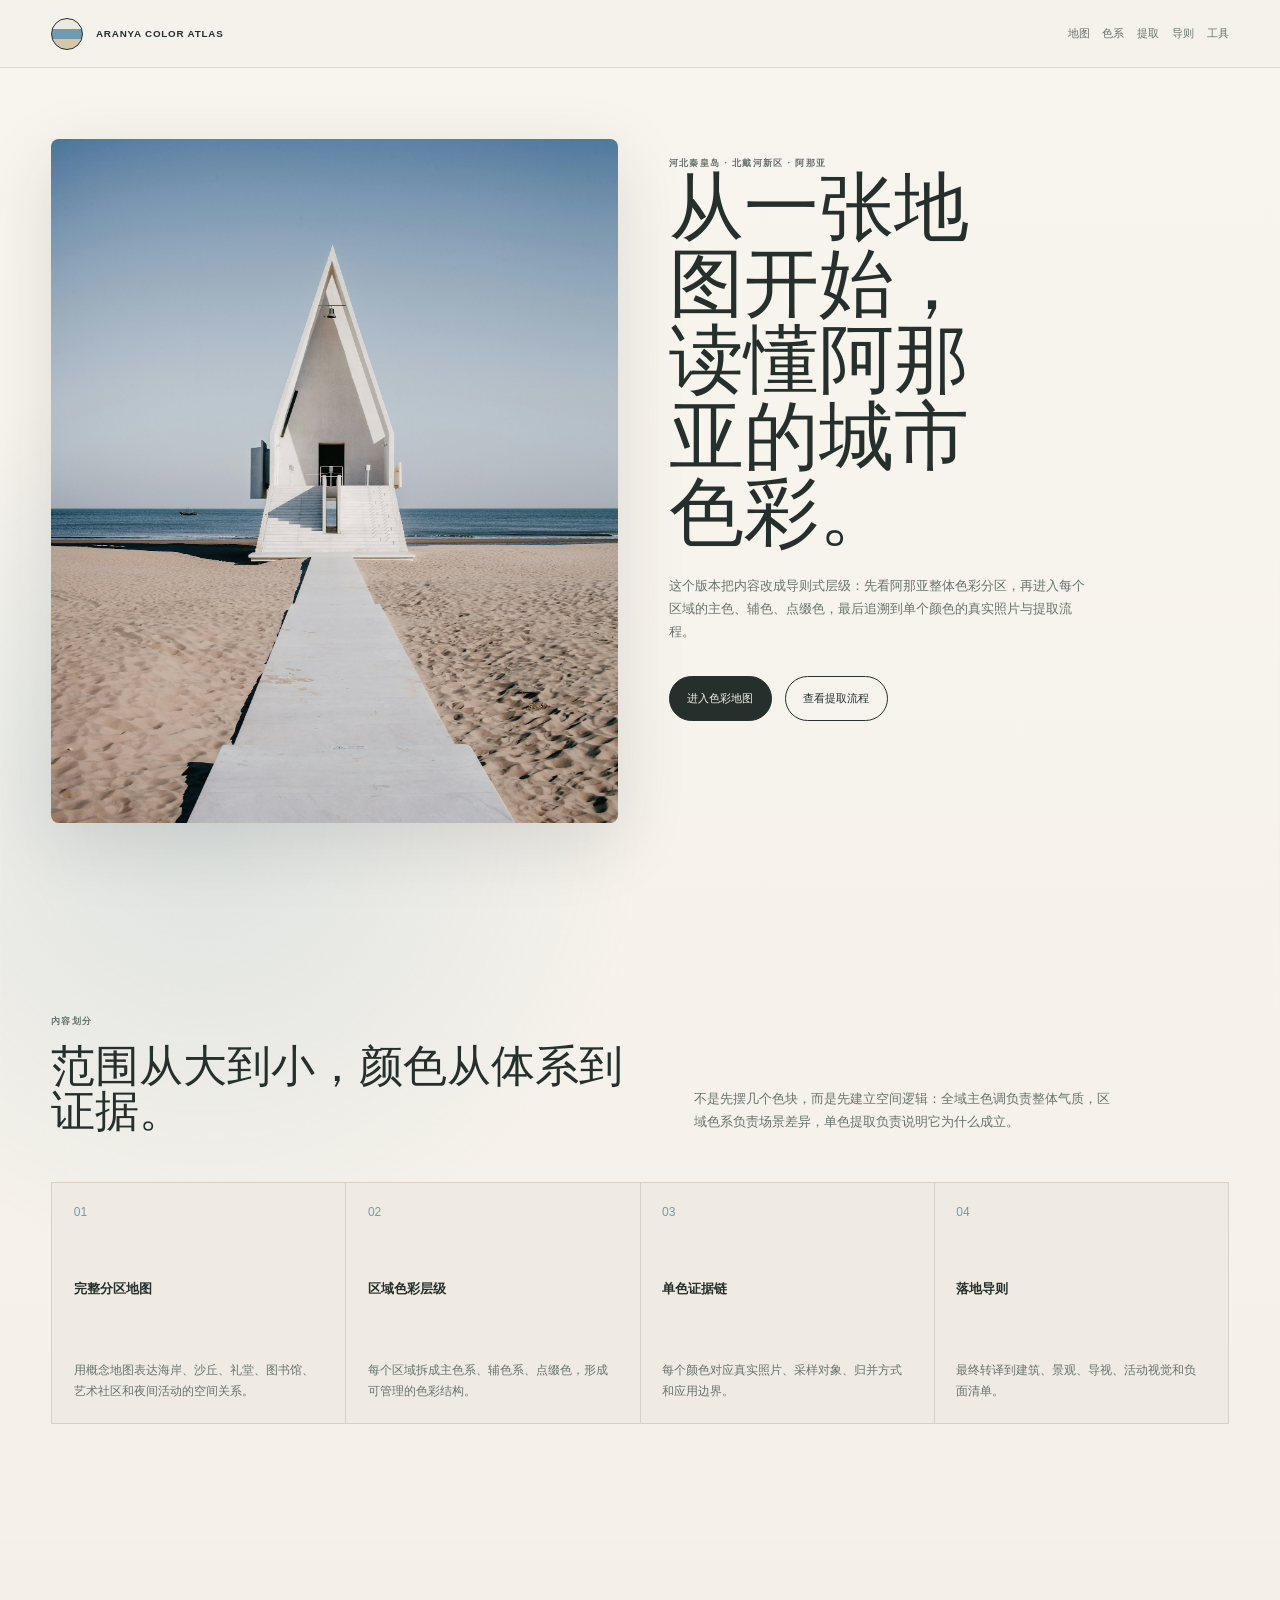
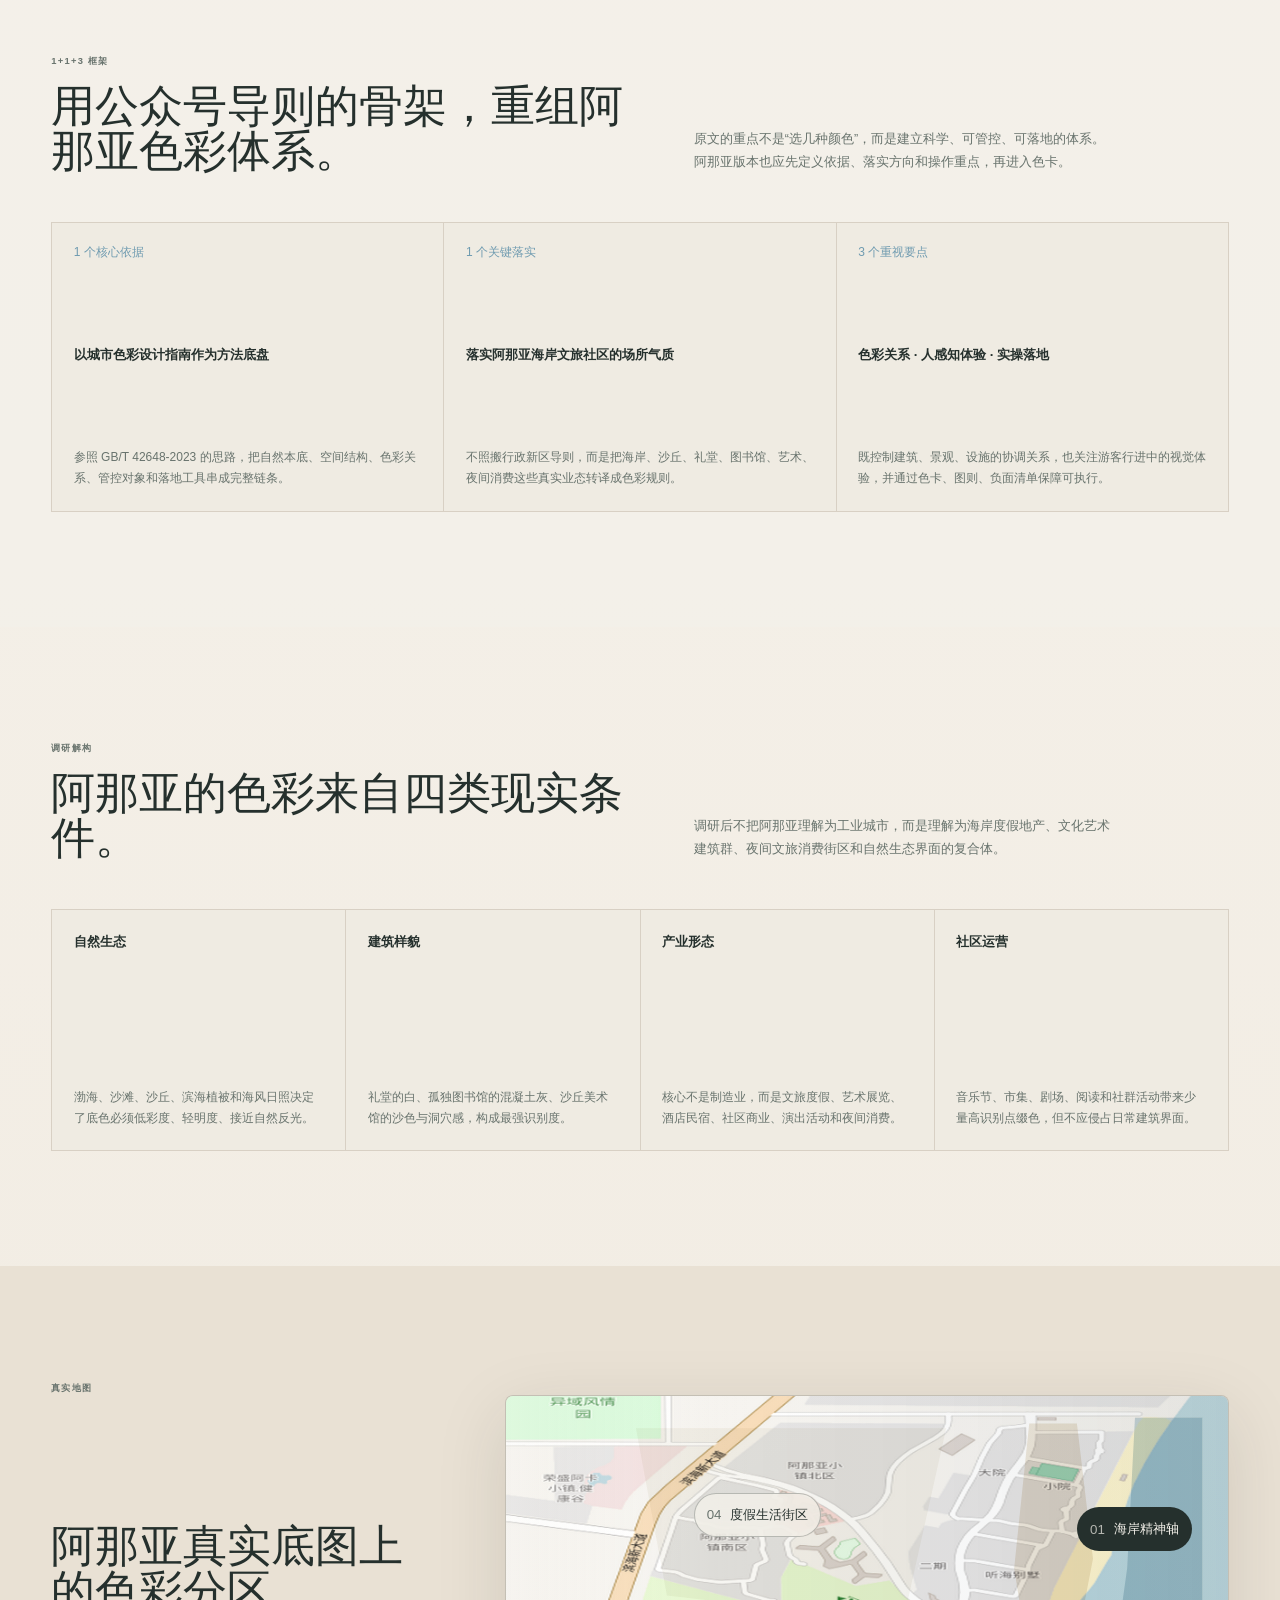
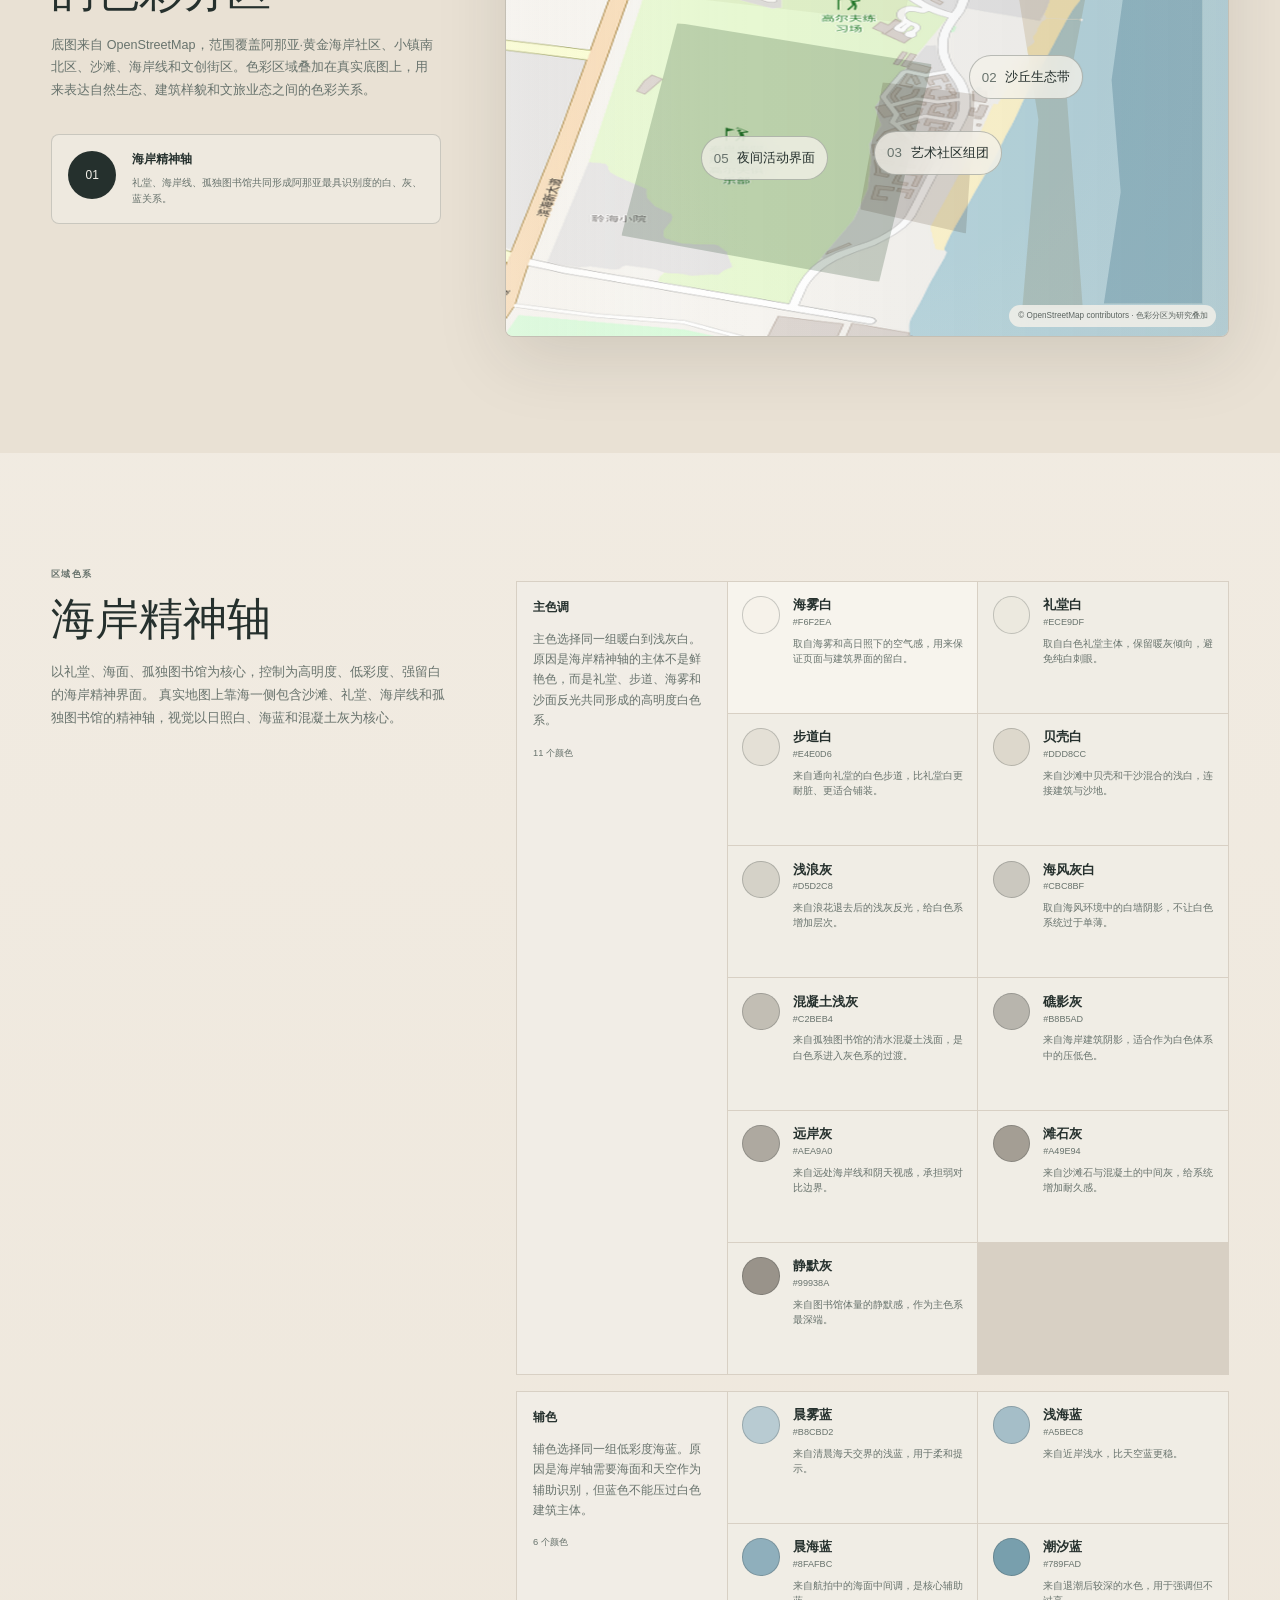
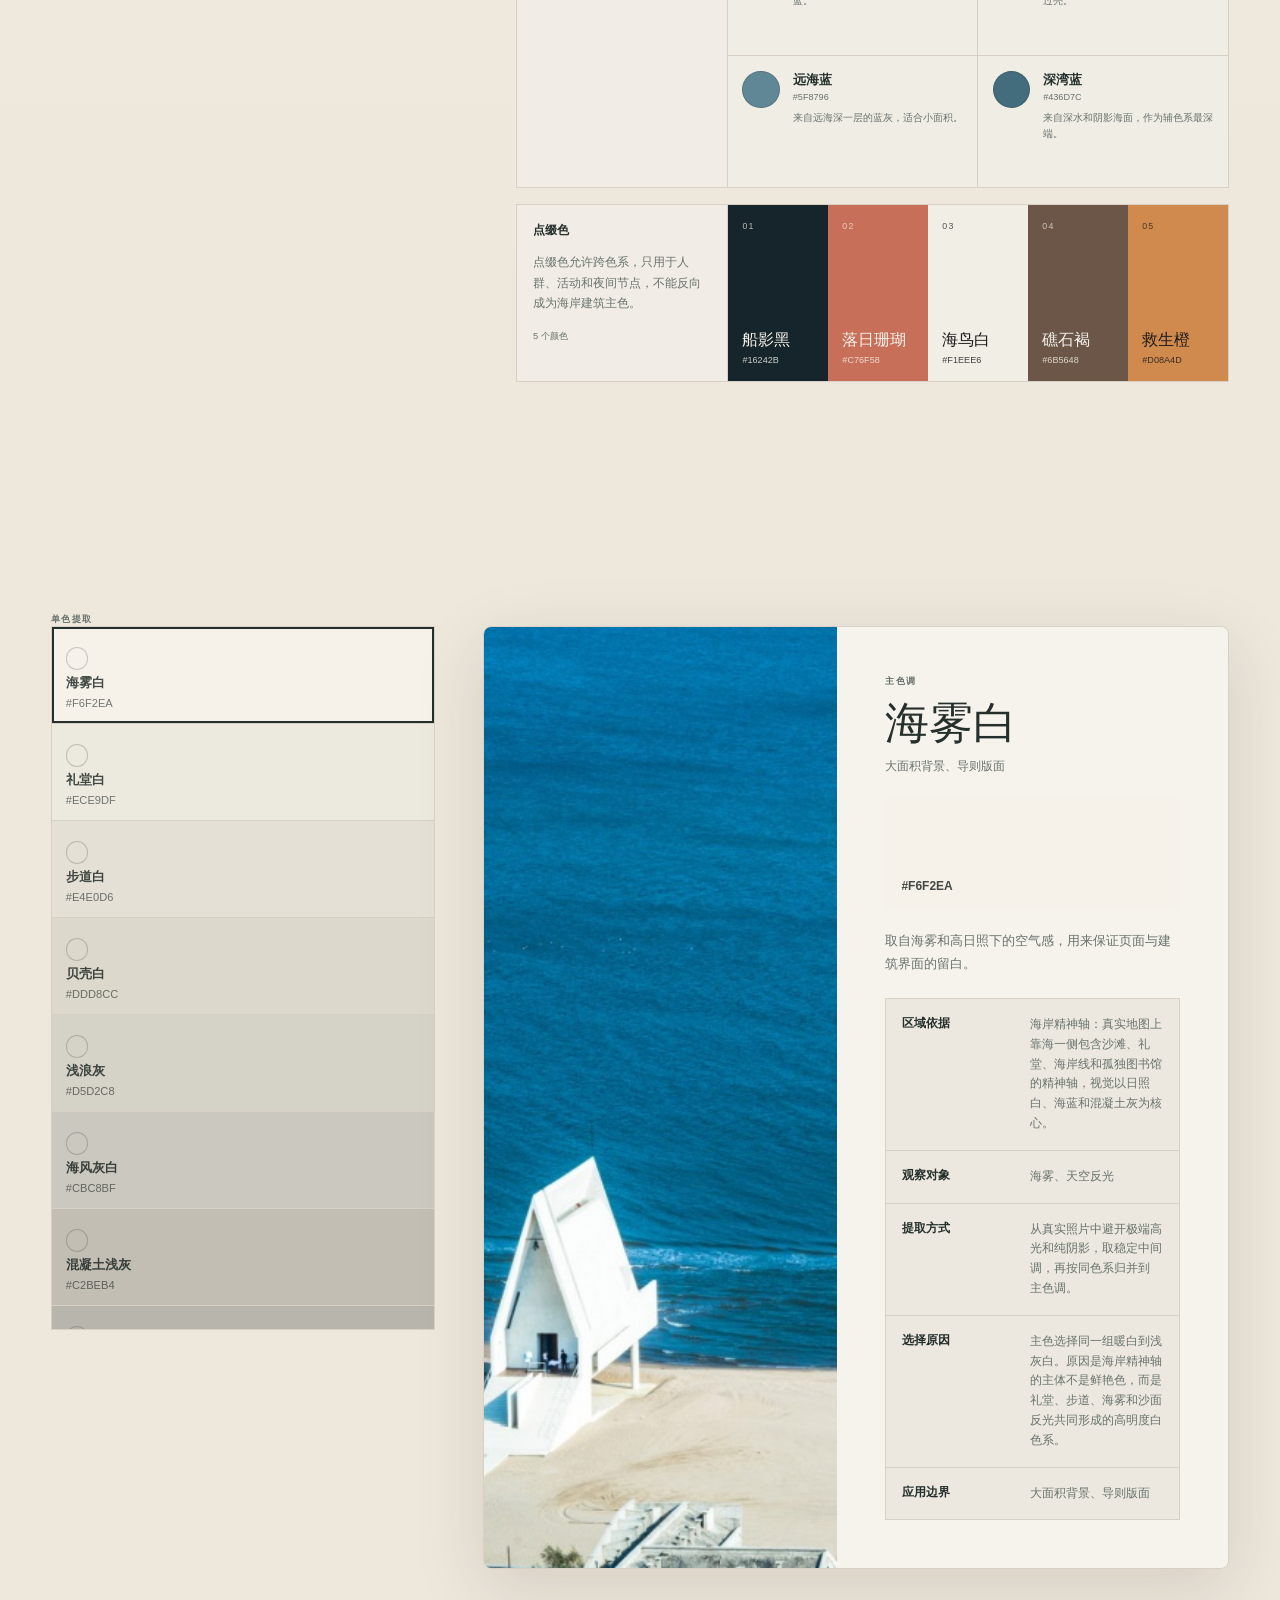
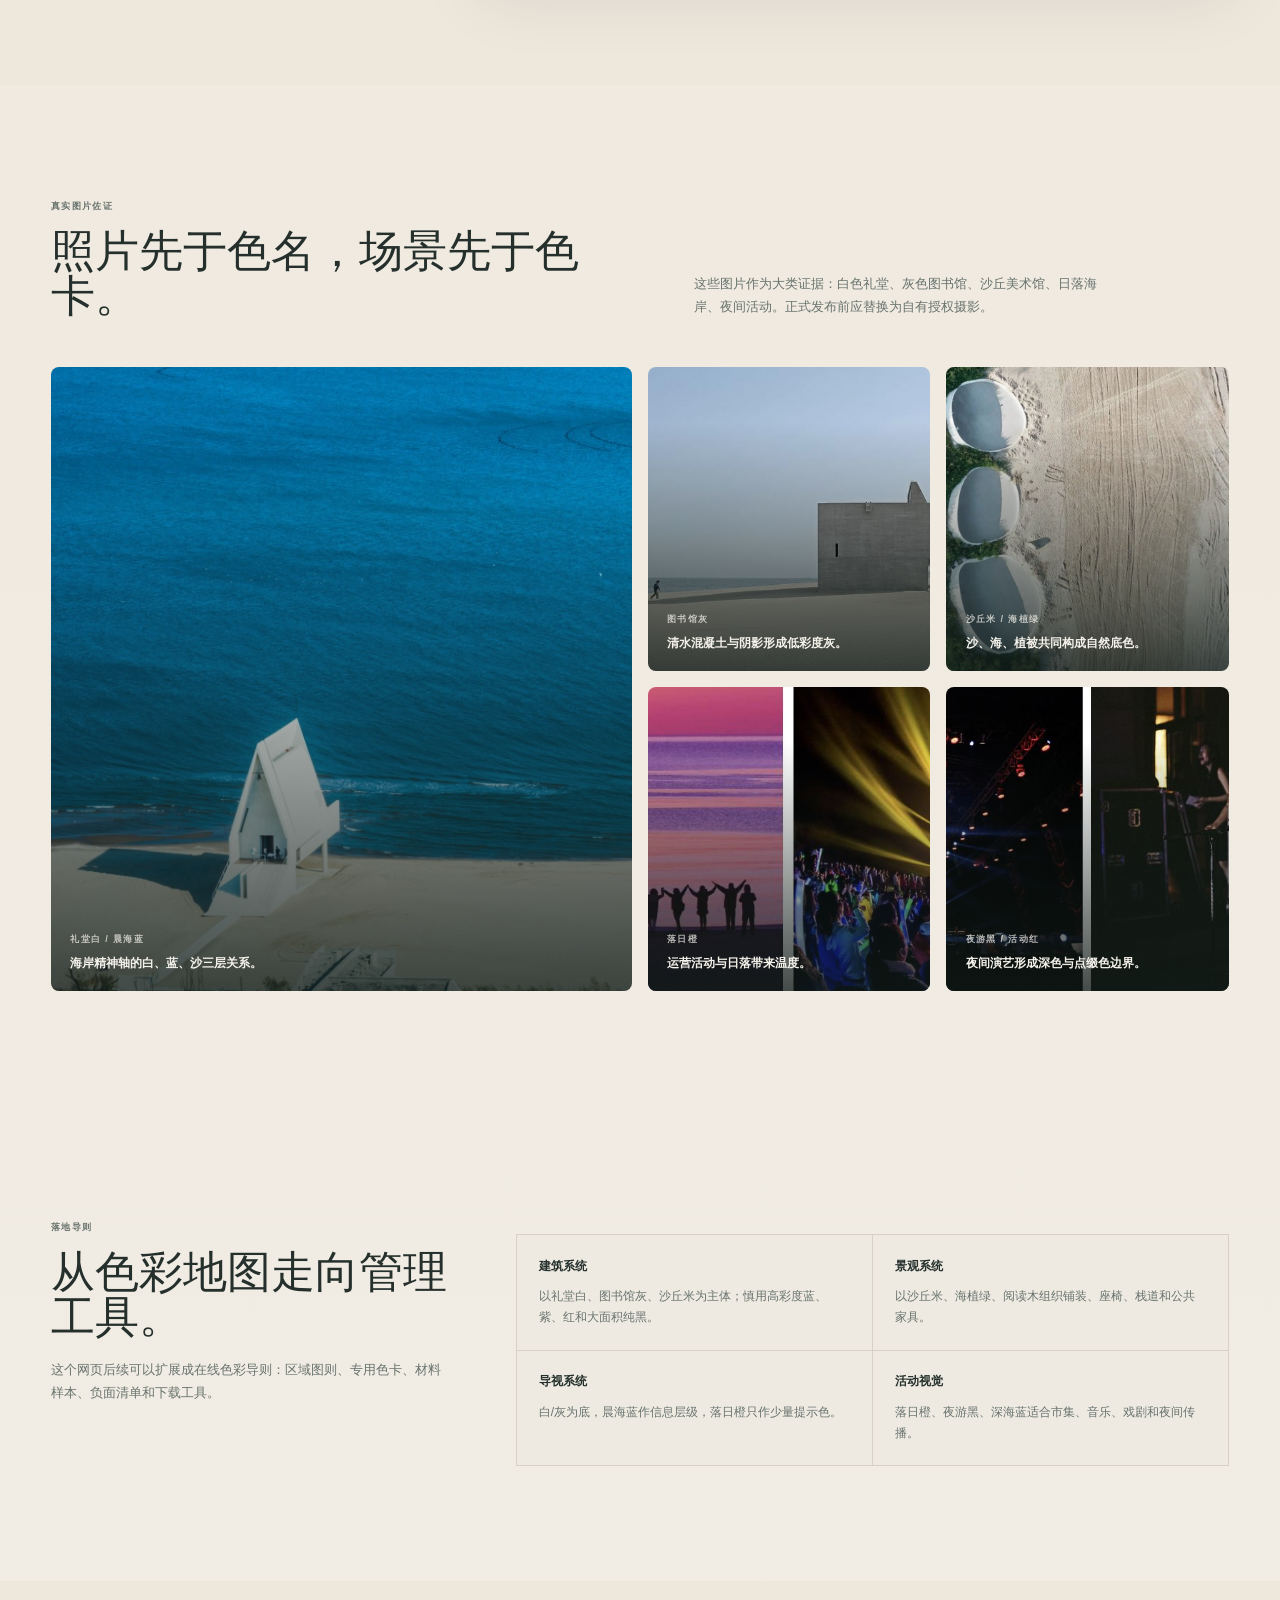
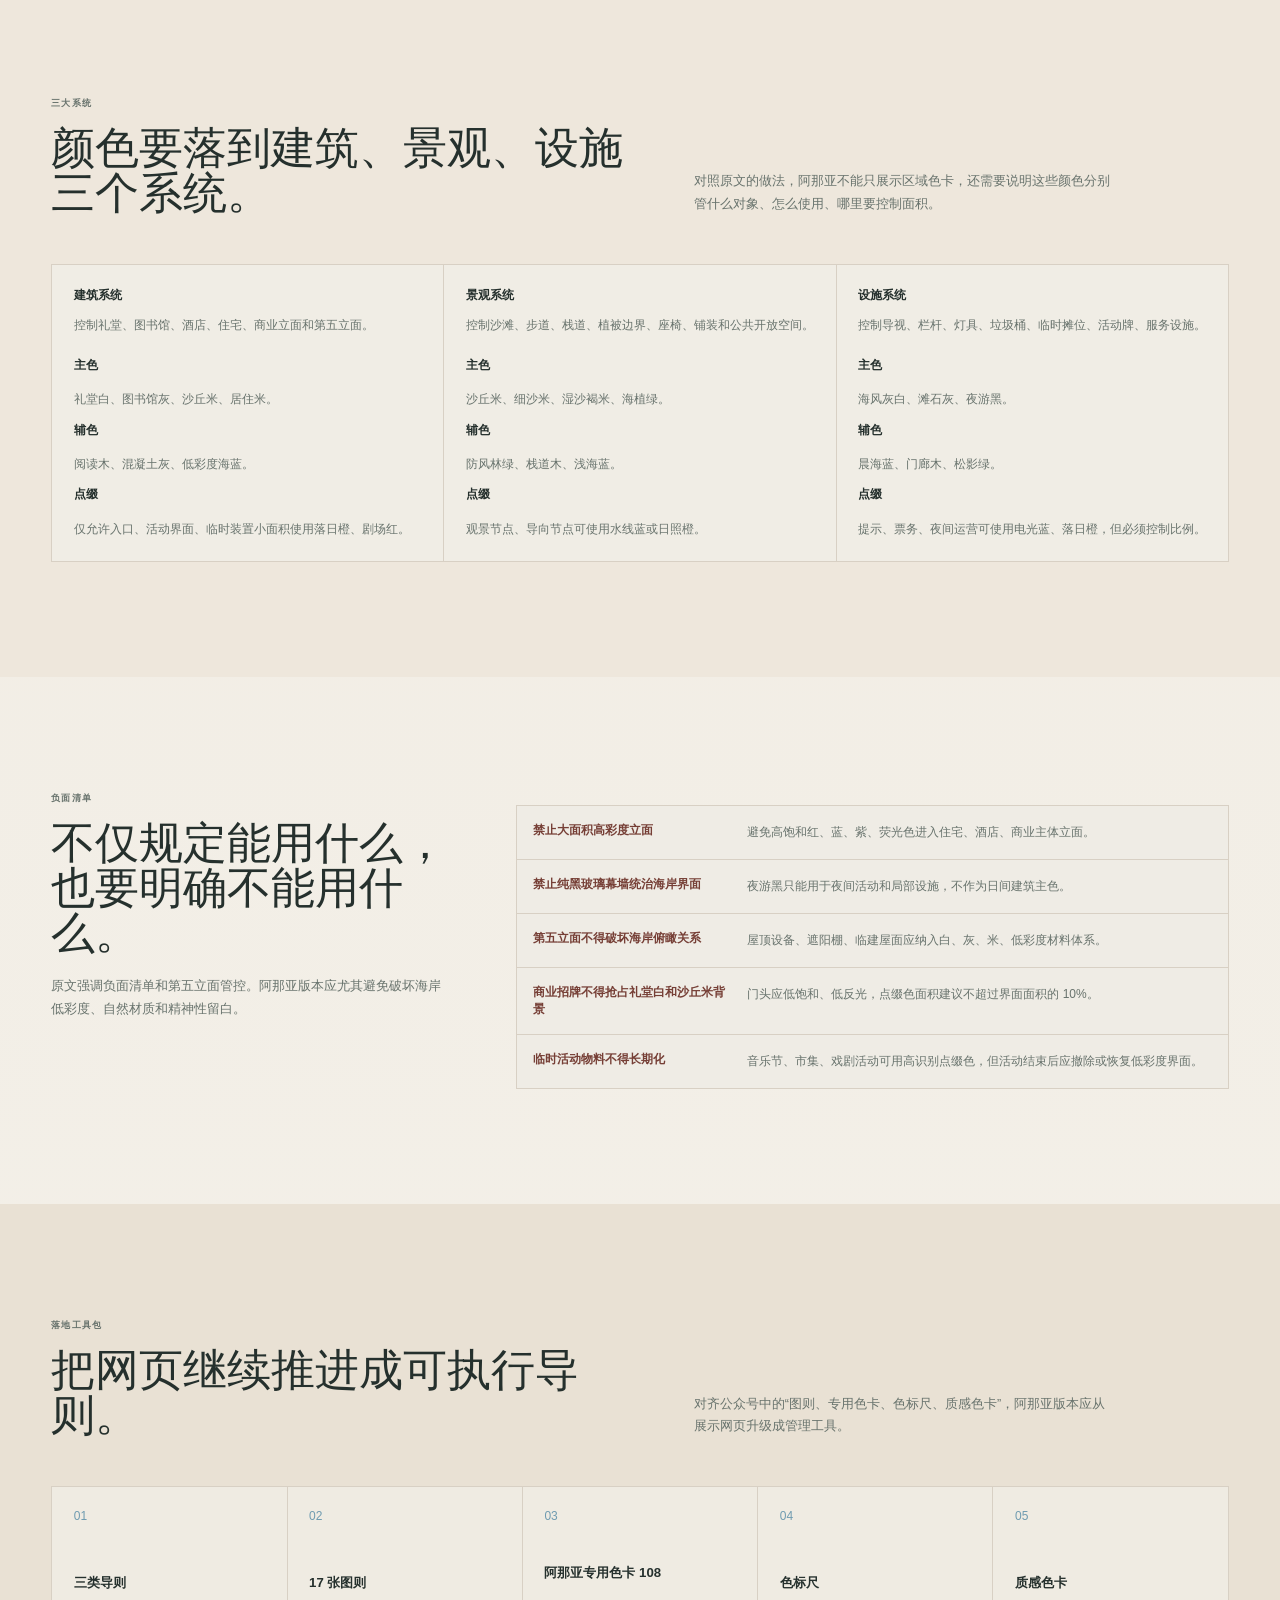
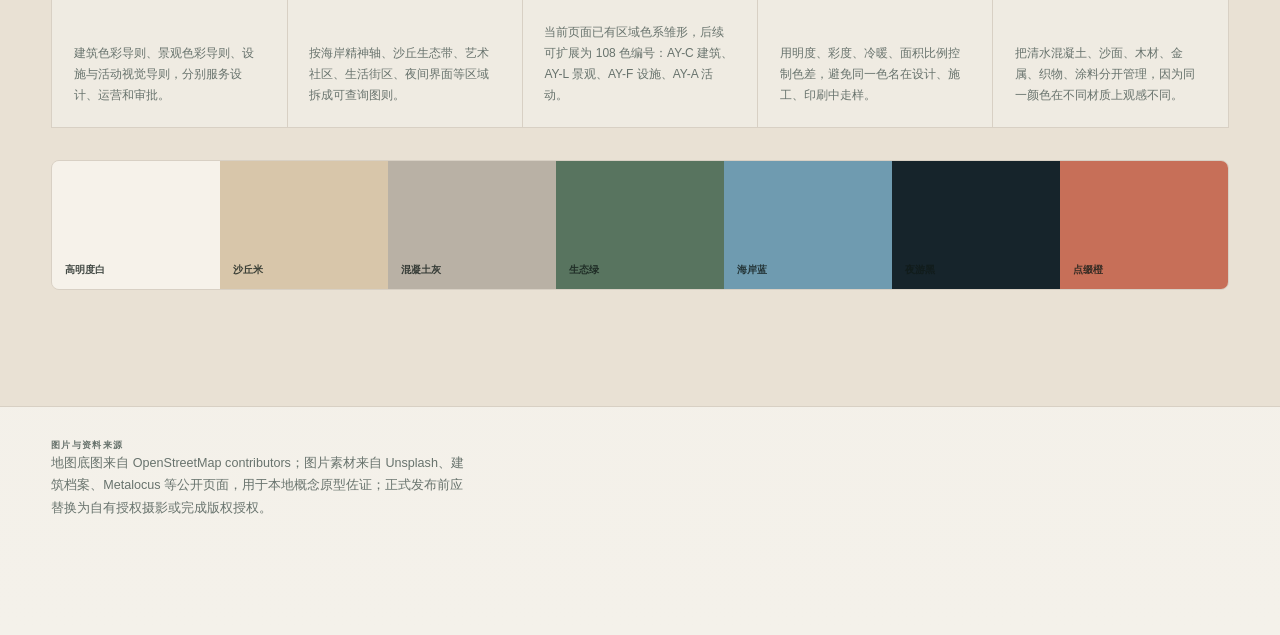
==== output/city-color/aranya/web/index.html @ da343e14 "Bust cache for Aranya accent update" ====
<!doctype html>
<html lang="zh-CN">
  <head>
    <meta charset="utf-8">
    <meta name="viewport" content="width=device-width, initial-scale=1">
    <title>阿那亚城市色彩设计导则 · 互动分区版</title>
    <meta name="description" content="以阿那亚真实场景为依据，从整体地图、区域色系到单色提取流程的城市色彩互动网站。">
    <link rel="stylesheet" href="styles.css?v=ca73324">
  </head>
  <body>
    <header class="site-header">
      <a class="brand" href="#top" aria-label="回到顶部">
        <span class="brand-mark"></span>
        <span>Aranya Color Atlas</span>
      </a>
      <nav aria-label="页面导航">
        <a href="#map">地图</a>
        <a href="#system">色系</a>
        <a href="#extract">提取</a>
        <a href="#rules">导则</a>
        <a href="#tools">工具</a>
      </nav>
    </header>

    <main id="top">
      <section class="hero">
        <div class="hero-media">
          <img src="assets/aranya-chapel-unsplash.jpg" alt="秦皇岛北戴河阿那亚海边白色礼堂实景">
        </div>
        <div class="hero-copy">
          <p class="eyebrow">河北秦皇岛 · 北戴河新区 · 阿那亚</p>
          <h1>从一张地图开始，读懂阿那亚的城市色彩。</h1>
          <p class="lead">
            这个版本把内容改成导则式层级：先看阿那亚整体色彩分区，再进入每个区域的主色、辅色、点缀色，最后追溯到单个颜色的真实照片与提取流程。
          </p>
          <div class="hero-actions">
            <a class="button primary" href="#map">进入色彩地图</a>
            <a class="button ghost" href="#extract">查看提取流程</a>
          </div>
        </div>
      </section>

      <section class="section logic">
        <div class="section-kicker">内容划分</div>
        <div class="section-heading">
          <h2>范围从大到小，颜色从体系到证据。</h2>
          <p>
            不是先摆几个色块，而是先建立空间逻辑：全域主色调负责整体气质，区域色系负责场景差异，单色提取负责说明它为什么成立。
          </p>
        </div>
        <div class="logic-steps">
          <article><span>01</span><strong>完整分区地图</strong><p>用概念地图表达海岸、沙丘、礼堂、图书馆、艺术社区和夜间活动的空间关系。</p></article>
          <article><span>02</span><strong>区域色彩层级</strong><p>每个区域拆成主色系、辅色系、点缀色，形成可管理的色彩结构。</p></article>
          <article><span>03</span><strong>单色证据链</strong><p>每个颜色对应真实照片、采样对象、归并方式和应用边界。</p></article>
          <article><span>04</span><strong>落地导则</strong><p>最终转译到建筑、景观、导视、活动视觉和负面清单。</p></article>
        </div>
      </section>

      <section class="section framework">
        <div class="section-kicker">1+1+3 框架</div>
        <div class="section-heading">
          <h2>用公众号导则的骨架，重组阿那亚色彩体系。</h2>
          <p>
            原文的重点不是“选几种颜色”，而是建立科学、可管控、可落地的体系。阿那亚版本也应先定义依据、落实方向和操作重点，再进入色卡。
          </p>
        </div>
        <div class="framework-grid">
          <article class="framework-card">
            <span>1 个核心依据</span>
            <h3>以城市色彩设计指南作为方法底盘</h3>
            <p>参照 GB/T 42648-2023 的思路，把自然本底、空间结构、色彩关系、管控对象和落地工具串成完整链条。</p>
          </article>
          <article class="framework-card">
            <span>1 个关键落实</span>
            <h3>落实阿那亚海岸文旅社区的场所气质</h3>
            <p>不照搬行政新区导则，而是把海岸、沙丘、礼堂、图书馆、艺术、夜间消费这些真实业态转译成色彩规则。</p>
          </article>
          <article class="framework-card">
            <span>3 个重视要点</span>
            <h3>色彩关系 · 人感知体验 · 实操落地</h3>
            <p>既控制建筑、景观、设施的协调关系，也关注游客行进中的视觉体验，并通过色卡、图则、负面清单保障可执行。</p>
          </article>
        </div>
      </section>

      <section class="section research">
        <div class="section-kicker">调研解构</div>
        <div class="section-heading">
          <h2>阿那亚的色彩来自四类现实条件。</h2>
          <p>
            调研后不把阿那亚理解为工业城市，而是理解为海岸度假地产、文化艺术建筑群、夜间文旅消费街区和自然生态界面的复合体。
          </p>
        </div>
        <div class="research-grid">
          <article>
            <h3>自然生态</h3>
            <p>渤海、沙滩、沙丘、滨海植被和海风日照决定了底色必须低彩度、轻明度、接近自然反光。</p>
          </article>
          <article>
            <h3>建筑样貌</h3>
            <p>礼堂的白、孤独图书馆的混凝土灰、沙丘美术馆的沙色与洞穴感，构成最强识别度。</p>
          </article>
          <article>
            <h3>产业形态</h3>
            <p>核心不是制造业，而是文旅度假、艺术展览、酒店民宿、社区商业、演出活动和夜间消费。</p>
          </article>
          <article>
            <h3>社区运营</h3>
            <p>音乐节、市集、剧场、阅读和社群活动带来少量高识别点缀色，但不应侵占日常建筑界面。</p>
          </article>
        </div>
      </section>

      <section id="map" class="section atlas">
        <div class="section-kicker">真实地图</div>
        <div class="atlas-layout">
          <div class="atlas-copy">
            <h2>阿那亚真实底图上的色彩分区</h2>
            <p>
              底图来自 OpenStreetMap，范围覆盖阿那亚·黄金海岸社区、小镇南北区、沙滩、海岸线和文创街区。色彩区域叠加在真实底图上，用来表达自然生态、建筑样貌和文旅业态之间的色彩关系。
            </p>
            <div class="zone-summary" id="zoneSummary">
              <span class="zone-number">01</span>
              <div>
                <strong>海岸精神轴</strong>
                <small>礼堂、海岸线、孤独图书馆共同形成阿那亚最具识别度的白、灰、蓝关系。</small>
              </div>
            </div>
          </div>

          <div class="map-wrap real-map" aria-label="阿那亚真实地图色彩分区图">
            <img src="assets/aranya-osm-map.png" alt="基于 OpenStreetMap 的阿那亚黄金海岸社区真实地图">
            <div class="map-overlay zone-area-coast"></div>
            <div class="map-overlay zone-area-dune"></div>
            <div class="map-overlay zone-area-art"></div>
            <div class="map-overlay zone-area-living"></div>
            <div class="map-overlay zone-area-night"></div>
            <button class="zone zone-coast active" data-zone="coast"><span>01</span>海岸精神轴</button>
            <button class="zone zone-dune" data-zone="dune"><span>02</span>沙丘生态带</button>
            <button class="zone zone-art" data-zone="art"><span>03</span>艺术社区组团</button>
            <button class="zone zone-living" data-zone="living"><span>04</span>度假生活街区</button>
            <button class="zone zone-night" data-zone="night"><span>05</span>夜间活动界面</button>
            <div class="map-attribution">© OpenStreetMap contributors · 色彩分区为研究叠加</div>
          </div>
        </div>
      </section>

      <section id="system" class="section system">
        <div class="section-kicker">区域色系</div>
        <div class="system-layout">
          <div>
            <h2 id="zoneTitle">海岸精神轴</h2>
            <p id="zoneText">
              以礼堂、海面、孤独图书馆为核心，控制为高明度、低彩度、强留白的海岸精神界面。
            </p>
          </div>
          <div class="tone-panel" id="tonePanel" aria-live="polite"></div>
        </div>
      </section>

      <section id="extract" class="section extract">
        <div class="section-kicker">单色提取</div>
        <div class="extract-layout">
          <div class="color-list" id="colorList" aria-label="选择颜色"></div>
          <article class="color-detail" id="colorDetail" aria-live="polite">
            <div class="detail-photo">
              <img src="assets/aranya-chapel-unsplash.jpg" alt="礼堂白来源照片">
            </div>
            <div class="detail-copy">
              <p class="eyebrow">特征色</p>
              <h2>礼堂白</h2>
              <p class="detail-role">建筑主体 / 留白 / 导视底色</p>
              <div class="detail-swatch" style="--detail:#ece9df"><span>#ECE9DF</span></div>
              <p class="detail-story">
                从阿那亚礼堂、海边步道和沙面反光中提取。它不是纯白，而是带有沙、雾和日照感的暖白。
              </p>
              <ol class="process-list">
                <li><strong>观察对象</strong><span>白色礼堂、海边步道、强日照下的沙面反光。</span></li>
                <li><strong>初步采样</strong><span>避开高光纯白，选取阴影边缘和建筑中间调。</span></li>
                <li><strong>色彩归并</strong><span>降低纯白刺眼感，保留暖灰倾向，形成可大面积使用的礼堂白。</span></li>
                <li><strong>应用边界</strong><span>适合建筑主体、导视底色和界面留白；避免与高彩度商业色直接并置。</span></li>
              </ol>
            </div>
          </article>
        </div>
      </section>

      <section class="section evidence">
        <div class="section-kicker">真实图片佐证</div>
        <div class="section-heading">
          <h2>照片先于色名，场景先于色卡。</h2>
          <p>这些图片作为大类证据：白色礼堂、灰色图书馆、沙丘美术馆、日落海岸、夜间活动。正式发布前应替换为自有授权摄影。</p>
        </div>
        <div class="evidence-grid">
          <article class="evidence-card large">
            <img src="assets/chapel-aerial-blue.jpg" alt="阿那亚礼堂与蓝色海面航拍">
            <div><p>礼堂白 / 晨海蓝</p><h3>海岸精神轴的白、蓝、沙三层关系。</h3></div>
          </article>
          <article class="evidence-card">
            <img src="assets/lonely-library-grey.jpg" alt="阿那亚孤独图书馆灰色建筑体量">
            <div><p>图书馆灰</p><h3>清水混凝土与阴影形成低彩度灰。</h3></div>
          </article>
          <article class="evidence-card">
            <img src="assets/ucca-dune-museum.jpg" alt="UCCA 沙丘美术馆、沙滩、海和植被航拍">
            <div><p>沙丘米 / 海植绿</p><h3>沙、海、植被共同构成自然底色。</h3></div>
          </article>
          <article class="evidence-card">
            <img src="assets/sunset-people.jpg" alt="海边日落和人群剪影">
            <div><p>落日橙</p><h3>运营活动与日落带来温度。</h3></div>
          </article>
          <article class="evidence-card">
            <img src="assets/aranya-community.jpg" alt="阿那亚夜间演出和社区活动">
            <div><p>夜游黑 / 活动红</p><h3>夜间演艺形成深色与点缀色边界。</h3></div>
          </article>
        </div>
      </section>

      <section id="rules" class="section rules">
        <div class="section-kicker">落地导则</div>
        <div class="rules-layout">
          <div>
            <h2>从色彩地图走向管理工具。</h2>
            <p>这个网页后续可以扩展成在线色彩导则：区域图则、专用色卡、材料样本、负面清单和下载工具。</p>
          </div>
          <div class="rule-list">
            <article><h3>建筑系统</h3><p>以礼堂白、图书馆灰、沙丘米为主体；慎用高彩度蓝、紫、红和大面积纯黑。</p></article>
            <article><h3>景观系统</h3><p>以沙丘米、海植绿、阅读木组织铺装、座椅、栈道和公共家具。</p></article>
            <article><h3>导视系统</h3><p>白/灰为底，晨海蓝作信息层级，落日橙只作少量提示色。</p></article>
            <article><h3>活动视觉</h3><p>落日橙、夜游黑、深海蓝适合市集、音乐、戏剧和夜间传播。</p></article>
          </div>
        </div>
      </section>

      <section class="section systems">
        <div class="section-kicker">三大系统</div>
        <div class="section-heading">
          <h2>颜色要落到建筑、景观、设施三个系统。</h2>
          <p>
            对照原文的做法，阿那亚不能只展示区域色卡，还需要说明这些颜色分别管什么对象、怎么使用、哪里要控制面积。
          </p>
        </div>
        <div class="system-matrix">
          <article>
            <h3>建筑系统</h3>
            <p>控制礼堂、图书馆、酒店、住宅、商业立面和第五立面。</p>
            <dl>
              <dt>主色</dt><dd>礼堂白、图书馆灰、沙丘米、居住米。</dd>
              <dt>辅色</dt><dd>阅读木、混凝土灰、低彩度海蓝。</dd>
              <dt>点缀</dt><dd>仅允许入口、活动界面、临时装置小面积使用落日橙、剧场红。</dd>
            </dl>
          </article>
          <article>
            <h3>景观系统</h3>
            <p>控制沙滩、步道、栈道、植被边界、座椅、铺装和公共开放空间。</p>
            <dl>
              <dt>主色</dt><dd>沙丘米、细沙米、湿沙褐米、海植绿。</dd>
              <dt>辅色</dt><dd>防风林绿、栈道木、浅海蓝。</dd>
              <dt>点缀</dt><dd>观景节点、导向节点可使用水线蓝或日照橙。</dd>
            </dl>
          </article>
          <article>
            <h3>设施系统</h3>
            <p>控制导视、栏杆、灯具、垃圾桶、临时摊位、活动牌、服务设施。</p>
            <dl>
              <dt>主色</dt><dd>海风灰白、滩石灰、夜游黑。</dd>
              <dt>辅色</dt><dd>晨海蓝、门廊木、松影绿。</dd>
              <dt>点缀</dt><dd>提示、票务、夜间运营可使用电光蓝、落日橙，但必须控制比例。</dd>
            </dl>
          </article>
        </div>
      </section>

      <section class="section negative">
        <div class="section-kicker">负面清单</div>
        <div class="negative-layout">
          <div>
            <h2>不仅规定能用什么，也要明确不能用什么。</h2>
            <p>
              原文强调负面清单和第五立面管控。阿那亚版本应尤其避免破坏海岸低彩度、自然材质和精神性留白。
            </p>
          </div>
          <div class="negative-list">
            <article><strong>禁止大面积高彩度立面</strong><span>避免高饱和红、蓝、紫、荧光色进入住宅、酒店、商业主体立面。</span></article>
            <article><strong>禁止纯黑玻璃幕墙统治海岸界面</strong><span>夜游黑只能用于夜间活动和局部设施，不作为日间建筑主色。</span></article>
            <article><strong>第五立面不得破坏海岸俯瞰关系</strong><span>屋顶设备、遮阳棚、临建屋面应纳入白、灰、米、低彩度材料体系。</span></article>
            <article><strong>商业招牌不得抢占礼堂白和沙丘米背景</strong><span>门头应低饱和、低反光，点缀色面积建议不超过界面面积的 10%。</span></article>
            <article><strong>临时活动物料不得长期化</strong><span>音乐节、市集、戏剧活动可用高识别点缀色，但活动结束后应撤除或恢复低彩度界面。</span></article>
          </div>
        </div>
      </section>

      <section id="tools" class="section tools">
        <div class="section-kicker">落地工具包</div>
        <div class="section-heading">
          <h2>把网页继续推进成可执行导则。</h2>
          <p>
            对齐公众号中的“图则、专用色卡、色标尺、质感色卡”，阿那亚版本应从展示网页升级成管理工具。
          </p>
        </div>
        <div class="tool-grid">
          <article>
            <span>01</span>
            <h3>三类导则</h3>
            <p>建筑色彩导则、景观色彩导则、设施与活动视觉导则，分别服务设计、运营和审批。</p>
          </article>
          <article>
            <span>02</span>
            <h3>17 张图则</h3>
            <p>按海岸精神轴、沙丘生态带、艺术社区、生活街区、夜间界面等区域拆成可查询图则。</p>
          </article>
          <article>
            <span>03</span>
            <h3>阿那亚专用色卡 108</h3>
            <p>当前页面已有区域色系雏形，后续可扩展为 108 色编号：AY-C 建筑、AY-L 景观、AY-F 设施、AY-A 活动。</p>
          </article>
          <article>
            <span>04</span>
            <h3>色标尺</h3>
            <p>用明度、彩度、冷暖、面积比例控制色差，避免同一色名在设计、施工、印刷中走样。</p>
          </article>
          <article>
            <span>05</span>
            <h3>质感色卡</h3>
            <p>把清水混凝土、沙面、木材、金属、织物、涂料分开管理，因为同一颜色在不同材质上观感不同。</p>
          </article>
        </div>
        <div class="ruler-demo" aria-label="阿那亚色标尺示意">
          <div style="--r:#F6F2EA"><span>高明度白</span></div>
          <div style="--r:#D8C6AA"><span>沙丘米</span></div>
          <div style="--r:#B9B1A5"><span>混凝土灰</span></div>
          <div style="--r:#58745F"><span>生态绿</span></div>
          <div style="--r:#6F9BB0"><span>海岸蓝</span></div>
          <div style="--r:#16242B"><span>夜游黑</span></div>
          <div style="--r:#C76F58"><span>点缀橙</span></div>
        </div>
      </section>

      <section class="section sources">
        <div class="section-kicker">图片与资料来源</div>
        <p>地图底图来自 OpenStreetMap contributors；图片素材来自 Unsplash、建筑档案、Metalocus 等公开页面，用于本地概念原型佐证；正式发布前应替换为自有授权摄影或完成版权授权。</p>
      </section>
    </main>

    <script src="script.js?v=ca73324"></script>
  </body>
</html>
---- output/city-color/aranya/web/styles.css ----
:root {
  --ink: #25302d;
  --muted: #68736d;
  --paper: #f4f1ea;
  --paper-deep: #e8dfd2;
  --line: #d8d0c4;
  --chapel: #ece9df;
  --library: #b9b1a5;
  --dune: #d8c6aa;
  --sea: #6f9bb0;
  --green: #58745f;
  --wood: #9b7656;
  --sunset: #c76f58;
  --night: #16242b;
  --radius: 8px;
  --shadow: 0 20px 70px rgba(41, 36, 29, .13);
  color: var(--ink);
  background: var(--paper);
  font-family: "Aptos", "Segoe UI", "PingFang SC", "Microsoft YaHei", sans-serif;
}

* { box-sizing: border-box; }
html { scroll-behavior: smooth; }
body {
  margin: 0;
  min-width: 320px;
  font-size: 75%;
  background:
    radial-gradient(circle at 16% 8%, rgba(111,155,176,.18), transparent 28rem),
    linear-gradient(180deg, #f8f5ef 0%, #eee7dc 50%, #f4f1ea 100%);
}
a { color: inherit; text-decoration: none; }
img {
  display: block;
  width: 100%;
  height: 100%;
  object-fit: cover;
  object-position: center;
}

.site-header {
  position: fixed;
  inset: 0 0 auto;
  z-index: 20;
  display: flex;
  justify-content: space-between;
  align-items: center;
  gap: 1rem;
  padding: .85rem clamp(1rem, 4vw, 3.5rem);
  border-bottom: 1px solid rgba(216,208,196,.74);
  background: rgba(244,241,234,.84);
  backdrop-filter: blur(18px);
}
.brand, .site-header nav { display: flex; align-items: center; gap: .8rem; }
.brand { font-size: .615rem; font-weight: 700; letter-spacing: .08em; text-transform: uppercase; }
.brand-mark {
  width: 2rem; height: 2rem; border: 1px solid var(--ink); border-radius: 50%;
  background: linear-gradient(180deg, var(--chapel) 0 34%, var(--sea) 34% 67%, var(--dune) 67%);
}
.site-header nav a {
  min-height: 2.5rem;
  display: inline-flex;
  align-items: center;
  color: var(--muted);
  font-size: .675rem;
}
.site-header nav a:hover { color: var(--ink); }

.hero {
  min-height: 100svh;
  display: grid;
  grid-template-columns: minmax(0, 1fr) minmax(22rem, 35rem);
  gap: clamp(1.5rem, 4vw, 4rem);
  align-items: end;
  padding: clamp(6rem, 10vw, 9rem) clamp(1rem, 4vw, 3.5rem) clamp(3rem, 6vw, 5rem);
}
.hero-media {
  height: min(76svh, 52rem);
  overflow: hidden;
  border-radius: var(--radius);
  background: var(--dune);
  box-shadow: var(--shadow);
}
.hero-copy { padding-bottom: clamp(2rem, 8vw, 7rem); }

h1, h2, h3, p { margin: 0; }
h1, h2 {
  font-family: Georgia, "Songti SC", serif;
  font-weight: 400;
  line-height: 1.02;
}
h1 { max-width: 10ch; font-size: clamp(2.775rem, 5.85vw, 5.85rem); }
h2 { font-size: clamp(1.6125rem, 3.45vw, 3.525rem); }
h3 { font-size: .78rem; line-height: 1.45; }

.eyebrow, .section-kicker, .evidence-card p {
  color: var(--muted);
  font-size: .585rem;
  font-weight: 750;
  letter-spacing: .14em;
  text-transform: uppercase;
}
.lead, .section-heading p, .atlas-copy p, #zoneText, .detail-story, .rules-layout > div > p, .negative-layout > div > p, .sources p {
  max-width: 60ch;
  color: var(--muted);
  font-size: .7875rem;
  line-height: 1.82;
}
.lead { margin-top: 1.5rem; }
.hero-actions { display: flex; flex-wrap: wrap; gap: .8rem; margin-top: 2rem; }
.button {
  min-height: 2.8rem;
  display: inline-flex;
  align-items: center;
  justify-content: center;
  padding: .7rem 1.1rem;
  border: 1px solid var(--ink);
  border-radius: 999px;
  font-size: .69rem;
}
.button.primary { background: var(--ink); color: var(--paper); }
.button.ghost:hover { background: rgba(37,48,45,.06); }

.section { padding: clamp(4.5rem, 9vw, 8rem) clamp(1rem, 4vw, 3.5rem); }
.section-heading {
  display: grid;
  grid-template-columns: minmax(0, 1.05fr) minmax(18rem, .95fr);
  gap: clamp(1.5rem, 4vw, 4rem);
  align-items: end;
  margin-top: 1rem;
}

.logic-steps,
.research-grid,
.framework-grid,
.tool-grid {
  display: grid;
  grid-template-columns: repeat(4, minmax(0, 1fr));
  gap: 1px;
  margin-top: 3rem;
  border: 1px solid var(--line);
  background: var(--line);
}
.logic-steps article,
.research-grid article,
.framework-card,
.tool-grid article {
  min-height: 15rem;
  display: flex;
  flex-direction: column;
  justify-content: space-between;
  padding: 1.35rem;
  background: rgba(248,245,239,.72);
}
.logic-steps span,
.framework-grid span,
.tool-grid span { color: var(--sea); font-variant-numeric: tabular-nums; }
.logic-steps strong,
.research-grid h3,
.framework-card h3,
.tool-grid h3 { font-size: .825rem; }
.logic-steps p, .research-grid p, .framework-card p, .tool-grid p, .rule-list p, .system-matrix p, .negative-list span { color: var(--muted); line-height: 1.75; }

.framework {
  background: rgba(244,241,234,.62);
}

.framework-grid {
  grid-template-columns: 1fr 1fr 1fr;
}

.framework-card {
  min-height: 18rem;
}

.atlas { background: #e9e1d4; }
.atlas-layout {
  display: grid;
  grid-template-columns: minmax(18rem, .7fr) minmax(0, 1.3fr);
  gap: clamp(2rem, 5vw, 5rem);
  align-items: center;
}
.atlas-copy h2 { margin-top: 1rem; }
.atlas-copy p { margin-top: 1.2rem; }
.zone-summary {
  display: grid;
  grid-template-columns: auto 1fr;
  gap: 1rem;
  margin-top: 2rem;
  padding: 1rem;
  border: 1px solid rgba(37,48,45,.18);
  border-radius: var(--radius);
  background: rgba(244,241,234,.5);
}
.zone-number {
  width: 3rem;
  height: 3rem;
  display: grid;
  place-items: center;
  border-radius: 50%;
  background: var(--ink);
  color: var(--paper);
  font-variant-numeric: tabular-nums;
}
.zone-summary strong, .zone-summary small { display: block; }
.zone-summary small { margin-top: .4rem; color: var(--muted); line-height: 1.6; }

.map-wrap {
  position: relative;
  min-height: clamp(31rem, 58vw, 48rem);
  overflow: hidden;
  border: 1px solid rgba(37,48,45,.18);
  border-radius: var(--radius);
  background: #ede7dc;
  box-shadow: var(--shadow);
}
.real-map {
  min-height: auto;
  aspect-ratio: 4 / 3;
  background: var(--paper-deep);
}
.real-map > img {
  position: absolute;
  inset: 0;
  width: 100%;
  height: 100%;
  object-fit: cover;
  filter: saturate(.72) contrast(.96) brightness(1.04);
}
.real-map::after {
  content: "";
  position: absolute;
  inset: 0;
  pointer-events: none;
  background:
    linear-gradient(90deg, rgba(244,241,234,.1), transparent 34%, rgba(22,36,43,.08)),
    radial-gradient(circle at 53% 48%, transparent 0 42%, rgba(244,241,234,.16));
}
.map-overlay {
  position: absolute;
  z-index: 1;
  border: 1px solid rgba(244,241,234,.72);
  mix-blend-mode: multiply;
  opacity: .58;
  pointer-events: none;
}
.zone-area-coast {
  right: 3.5%;
  top: 4%;
  width: 18%;
  height: 90%;
  background: rgba(111,155,176,.62);
  clip-path: polygon(48% 0, 100% 0, 100% 100%, 24% 100%, 37% 77%, 30% 54%, 42% 31%);
}
.zone-area-dune {
  right: 17%;
  top: 5%;
  width: 14%;
  height: 90%;
  background: rgba(216,198,170,.72);
  clip-path: polygon(25% 0, 72% 0, 88% 28%, 62% 56%, 78% 100%, 18% 100%, 34% 61%, 10% 30%);
}
.zone-area-art {
  left: 49%;
  top: 53%;
  width: 16%;
  height: 28%;
  background: rgba(185,177,165,.72);
  clip-path: polygon(20% 0, 100% 8%, 92% 100%, 0 84%);
}
.zone-area-living {
  left: 18%;
  top: 6%;
  width: 43%;
  height: 36%;
  background: rgba(236,233,223,.72);
  clip-path: polygon(0 0, 100% 0, 86% 100%, 10% 86%);
}
.zone-area-night {
  left: 16%;
  top: 42%;
  width: 43%;
  height: 48%;
  background: rgba(88,116,95,.5);
  clip-path: polygon(18% 0, 100% 16%, 83% 100%, 0 82%);
}
.map-sea {
  position: absolute;
  inset: 0 0 0 58%;
  display: flex;
  align-items: center;
  justify-content: center;
  color: rgba(244,241,234,.82);
  font-family: Georgia, "Songti SC", serif;
  font-size: clamp(2.25rem, 6vw, 6rem);
  background: linear-gradient(180deg, #8db2bf, #315f72 70%, #183340);
}
.map-sand {
  position: absolute;
  inset: -8% 34% -8% 37%;
  transform: rotate(3deg);
  background: linear-gradient(90deg, #c7b492, var(--dune), #eadcc4);
}
.map-green {
  position: absolute;
  inset: -10% 49% -10% 0;
  background:
    radial-gradient(circle at 28% 18%, rgba(244,241,234,.18), transparent 9rem),
    linear-gradient(135deg, #49644e, #71836b 58%, #9da789);
}
.map-line {
  position: absolute;
  left: 35%;
  top: 3%;
  width: 2px;
  height: 94%;
  background: rgba(244,241,234,.55);
  transform: rotate(4deg);
}
.zone {
  position: absolute;
  z-index: 3;
  display: flex;
  align-items: center;
  gap: .55rem;
  min-height: 2.75rem;
  padding: .55rem .75rem;
  border: 1px solid rgba(37,48,45,.28);
  border-radius: 999px;
  background: rgba(244,241,234,.78);
  color: var(--ink);
  cursor: pointer;
  backdrop-filter: blur(12px);
  transition: transform .2s ease, background .2s ease;
}
.zone span { font-variant-numeric: tabular-nums; color: var(--muted); }
.zone:hover, .zone.active { transform: translateY(-2px); background: var(--ink); color: var(--paper); }
.zone.active span { color: rgba(244,241,234,.7); }
.zone-coast { right: 5%; top: 21%; }
.zone-dune { right: 20%; top: 48%; }
.zone-art { left: 51%; top: 62%; }
.zone-living { left: 26%; top: 18%; }
.zone-night { left: 27%; top: 63%; }
.map-attribution {
  position: absolute;
  right: .7rem;
  bottom: .6rem;
  z-index: 4;
  padding: .35rem .55rem;
  border-radius: 999px;
  background: rgba(244,241,234,.82);
  color: rgba(37,48,45,.72);
  font-size: .51rem;
  backdrop-filter: blur(10px);
}

.system-layout, .rules-layout {
  display: grid;
  grid-template-columns: minmax(18rem, .72fr) minmax(0, 1.28fr);
  gap: clamp(2rem, 5vw, 5rem);
  align-items: start;
}
.system h2, .rules h2 { margin-top: 1rem; }
#zoneText, .rules-layout > div > p { margin-top: 1.2rem; }
.tone-panel {
  display: grid;
  gap: 1rem;
}
.tone-row.expanded {
  display: grid;
  grid-template-columns: minmax(13rem, .42fr) minmax(0, 1fr);
  gap: 1px;
  border: 1px solid var(--line);
  background: var(--line);
}
.tone-heading {
  padding: 1rem;
  background: rgba(248,245,239,.8);
}
.tone-heading p {
  margin-top: .8rem;
  color: var(--muted);
  line-height: 1.7;
}
.tone-heading small {
  display: inline-block;
  margin-top: 1rem;
  color: var(--muted);
  font-size: .585rem;
}
.tone-colors {
  display: grid;
  grid-template-columns: repeat(auto-fit, minmax(13.5rem, 1fr));
  gap: 1px;
  background: var(--line);
}
.tone-color {
  min-height: 8.2rem;
  display: grid;
  grid-template-columns: 2.35rem 1fr;
  gap: .8rem;
  align-items: start;
  border: 0;
  padding: .9rem;
  background: rgba(248,245,239,.78);
  color: var(--ink);
  cursor: pointer;
  text-align: left;
}
.tone-color:hover,
.tone-color.active {
  background: color-mix(in srgb, var(--tone), #f8f5ef 62%);
}
.tone-chip {
  width: 2.35rem;
  height: 2.35rem;
  border: 1px solid rgba(37,48,45,.22);
  border-radius: 50%;
  background: var(--tone);
}
.tone-meta {
  min-width: 0;
}
.tone-meta strong,
.tone-meta small,
.tone-meta em {
  display: block;
}
.tone-meta small {
  margin-top: .18rem;
  color: var(--muted);
  font-size: .57rem;
  font-style: normal;
  font-variant-numeric: tabular-nums;
}
.tone-meta em {
  margin-top: .55rem;
  color: var(--muted);
  font-size: .615rem;
  font-style: normal;
  line-height: 1.55;
}

.tone-row.accent .tone-colors {
  grid-template-columns: repeat(5, minmax(0, 1fr));
  counter-reset: accent-swatch;
  gap: 0;
  background: transparent;
}

.tone-row.accent .tone-color {
  counter-increment: accent-swatch;
  min-height: 11rem;
  display: flex;
  flex-direction: column;
  justify-content: space-between;
  gap: 1rem;
  padding: 1rem .9rem;
  background: var(--tone);
  color: var(--toneText);
  transition: padding .4s ease, filter .4s ease, transform .4s ease;
}

.tone-row.accent .tone-color::before {
  content: counter(accent-swatch, decimal-leading-zero);
  font-size: .55rem;
  letter-spacing: .14em;
  opacity: .72;
}

.tone-row.accent .tone-color:hover {
  padding-bottom: 1.8rem;
  transform: translateY(-3px);
  filter: saturate(1.05) contrast(1.02);
}

.tone-row.accent .tone-color.active {
  background: var(--tone);
  outline: 2px solid var(--ink);
  outline-offset: -2px;
  transform: translateY(-2px);
}

.tone-row.accent .tone-color:active {
  transform: translateY(1px);
}

.tone-row.accent .tone-chip {
  display: none;
}

.tone-row.accent .tone-meta {
  display: grid;
  gap: .4rem;
  min-width: 0;
}

.tone-row.accent .tone-meta strong {
  font-family: Georgia, "Songti SC", serif;
  font-size: 1rem;
  font-weight: 400;
  line-height: 1.2;
  overflow-wrap: anywhere;
}

.tone-row.accent .tone-meta small {
  margin-top: 0;
  color: inherit;
  opacity: .82;
}

.tone-row.accent .tone-meta em {
  display: none;
}

.mini-color {
  min-height: 6rem;
  display: grid;
  align-content: end;
  gap: .3rem;
  padding: .85rem;
  border: 0;
  background: var(--mini);
  color: color-mix(in srgb, var(--mini), #101a17 78%);
  cursor: pointer;
  text-align: left;
}
.mini-color span {
  width: 1.4rem;
  height: 1.4rem;
  border: 1px solid rgba(37,48,45,.22);
  border-radius: 50%;
  background: var(--mini);
}
.mini-color strong, .mini-color small { display: block; }
.mini-color small { font-variant-numeric: tabular-nums; opacity: .72; }
.mini-color.active { outline: 2px solid var(--ink); outline-offset: -2px; }

.extract { background: #eee7dc; }

.extract-layout {
  display: grid;
  grid-template-columns: minmax(16rem, 24rem) minmax(0, 1fr);
  gap: clamp(1.5rem, 4vw, 3rem);
}
.color-list {
  display: grid;
  align-content: start;
  gap: 1px;
  max-height: 44rem;
  overflow: auto;
  border: 1px solid var(--line);
  background: var(--line);
}
.color-detail {
  display: grid;
  grid-template-columns: minmax(0, .95fr) minmax(20rem, 1.05fr);
  gap: 0;
  overflow: hidden;
  border: 1px solid var(--line);
  border-radius: var(--radius);
  background: rgba(248,245,239,.82);
  box-shadow: var(--shadow);
}
.detail-photo { min-height: 36rem; background: var(--dune); }
.detail-photo img,
.hero-media img,
.evidence-card img {
  object-fit: cover;
  object-position: center;
}
.real-map > img {
  object-fit: cover;
}
.detail-copy { padding: clamp(1.3rem, 4vw, 3rem); }
.detail-copy h2 { margin-top: .8rem; }
.detail-role { margin-top: .75rem; color: var(--muted); }
.detail-swatch {
  min-height: 7rem;
  display: flex;
  align-items: end;
  margin-top: 1.4rem;
  padding: 1rem;
  background: var(--detail);
  color: color-mix(in srgb, var(--detail), #101a17 78%);
  font-weight: 750;
  font-variant-numeric: tabular-nums;
}
.detail-story { margin-top: 1.3rem; }
.process-list {
  display: grid;
  gap: 1px;
  margin: 1.4rem 0 0;
  padding: 0;
  list-style: none;
  border: 1px solid var(--line);
  background: var(--line);
}
.process-list li {
  display: grid;
  grid-template-columns: 7rem 1fr;
  gap: 1rem;
  padding: 1rem;
  background: rgba(244,241,234,.72);
}
.process-list span { color: var(--muted); line-height: 1.65; }

.evidence-grid {
  display: grid;
  grid-template-columns: repeat(4, minmax(0, 1fr));
  grid-auto-rows: minmax(19rem, auto);
  gap: 1rem;
  margin-top: 3rem;
}
.evidence-card {
  position: relative;
  overflow: hidden;
  min-height: 19rem;
  border-radius: var(--radius);
  background: var(--night);
}
.evidence-card.large { grid-column: span 2; grid-row: span 2; }
.evidence-card::after {
  content: "";
  position: absolute;
  inset: 0;
  background: linear-gradient(180deg, transparent 18%, rgba(16,26,23,.78));
}
.evidence-card div {
  position: absolute;
  inset: auto 0 0;
  z-index: 1;
  padding: 1.2rem;
  color: var(--paper);
}
.evidence-card p { color: rgba(244,241,234,.72); margin-bottom: .5rem; }

.rule-list {
  display: grid;
  grid-template-columns: repeat(2, minmax(0, 1fr));
  gap: 1px;
  border: 1px solid var(--line);
  background: var(--line);
}
.rule-list article { padding: 1.35rem; background: rgba(248,245,239,.7); }
.rule-list p { margin-top: .7rem; }
.systems {
  background: #eee7dc;
}
.system-matrix {
  display: grid;
  grid-template-columns: repeat(3, minmax(0, 1fr));
  gap: 1px;
  margin-top: 3rem;
  border: 1px solid var(--line);
  background: var(--line);
}
.system-matrix article {
  padding: 1.35rem;
  background: rgba(248,245,239,.78);
}
.system-matrix p {
  margin-top: .7rem;
}
.system-matrix dl {
  display: grid;
  gap: .75rem;
  margin: 1.3rem 0 0;
}
.system-matrix dt {
  color: var(--ink);
  font-weight: 750;
}
.system-matrix dd {
  margin: .2rem 0 0;
  color: var(--muted);
  line-height: 1.7;
}
.negative-layout {
  display: grid;
  grid-template-columns: minmax(18rem, .72fr) minmax(0, 1.28fr);
  gap: clamp(2rem, 5vw, 5rem);
  align-items: start;
}
.negative-layout h2 {
  margin-top: 1rem;
}
.negative-layout > div > p {
  margin-top: 1.2rem;
}
.negative-list {
  display: grid;
  gap: 1px;
  border: 1px solid var(--line);
  background: var(--line);
}
.negative-list article {
  display: grid;
  grid-template-columns: minmax(10rem, .42fr) 1fr;
  gap: 1.2rem;
  padding: 1rem;
  background: rgba(248,245,239,.76);
}
.negative-list strong {
  color: #763f36;
}
.tools {
  background: #e9e1d4;
}
.tool-grid {
  grid-template-columns: repeat(5, minmax(0, 1fr));
}
.ruler-demo {
  display: grid;
  grid-template-columns: repeat(7, minmax(0, 1fr));
  margin-top: 2rem;
  overflow: hidden;
  border: 1px solid var(--line);
  border-radius: var(--radius);
}
.ruler-demo div {
  min-height: 8rem;
  display: flex;
  align-items: end;
  padding: .8rem;
  background: var(--r);
  color: color-mix(in srgb, var(--r), #101a17 78%);
}
.ruler-demo span {
  font-size: .615rem;
  font-weight: 750;
}
.sources { padding-top: 2rem; border-top: 1px solid var(--line); }

@media (max-width: 980px) {
  .hero, .section-heading, .atlas-layout, .system-layout, .rules-layout, .negative-layout, .extract-layout, .color-detail {
    grid-template-columns: 1fr;
  }
  .hero { min-height: auto; }
  .hero-media { height: 58svh; }
  .hero-copy { padding-bottom: 0; }
  .logic-steps, .research-grid, .framework-grid, .tool-grid, .system-matrix, .evidence-grid, .rule-list { grid-template-columns: 1fr 1fr; }
  .ruler-demo { grid-template-columns: repeat(4, minmax(0, 1fr)); }
  .tone-row.expanded { grid-template-columns: 1fr; }
  .detail-photo { min-height: 24rem; }
}

@media (max-width: 640px) {
  .site-header { align-items: flex-start; flex-wrap: wrap; }
  .site-header nav { gap: .5rem; }
  .site-header nav a { font-size: .585rem; }
  h1 { font-size: clamp(2.325rem, 11.25vw, 3.9rem); }
  .logic-steps, .research-grid, .framework-grid, .tool-grid, .system-matrix, .evidence-grid, .rule-list, .tone-row, .negative-list article { grid-template-columns: 1fr; }
  .ruler-demo { grid-template-columns: 1fr 1fr; }
  .evidence-card.large { grid-column: auto; grid-row: auto; }
  .map-wrap { min-height: 34rem; }
  .real-map { min-height: 0; aspect-ratio: 3 / 4; }
  .map-sea { inset: 0 0 0 55%; font-size: 2.25rem; writing-mode: vertical-rl; }
  .zone { font-size: .615rem; }
  .tone-row.accent .tone-color {
    min-height: 7.4rem;
    padding: .65rem .45rem;
  }
  .tone-row.accent .tone-color:hover {
    padding-bottom: 1rem;
  }
  .tone-row.accent .tone-color::before {
    font-size: .46rem;
  }
  .tone-row.accent .tone-meta strong {
    font-size: .68rem;
  }
  .tone-row.accent .tone-meta small {
    font-size: .48rem;
  }
  .zone-coast { right: 3%; top: 16%; }
  .zone-dune { right: 16%; top: 43%; }
  .zone-art { left: 41%; top: 59%; }
  .zone-living { left: 8%; top: 18%; }
  .zone-night { left: 9%; top: 68%; }
  .map-attribution { left: .6rem; right: .6rem; width: max-content; max-width: calc(100% - 1.2rem); }
  .process-list li { grid-template-columns: 1fr; gap: .3rem; }
}

@media (prefers-reduced-motion: reduce) {
  *, *::before, *::after { scroll-behavior: auto !important; transition: none !important; }
}
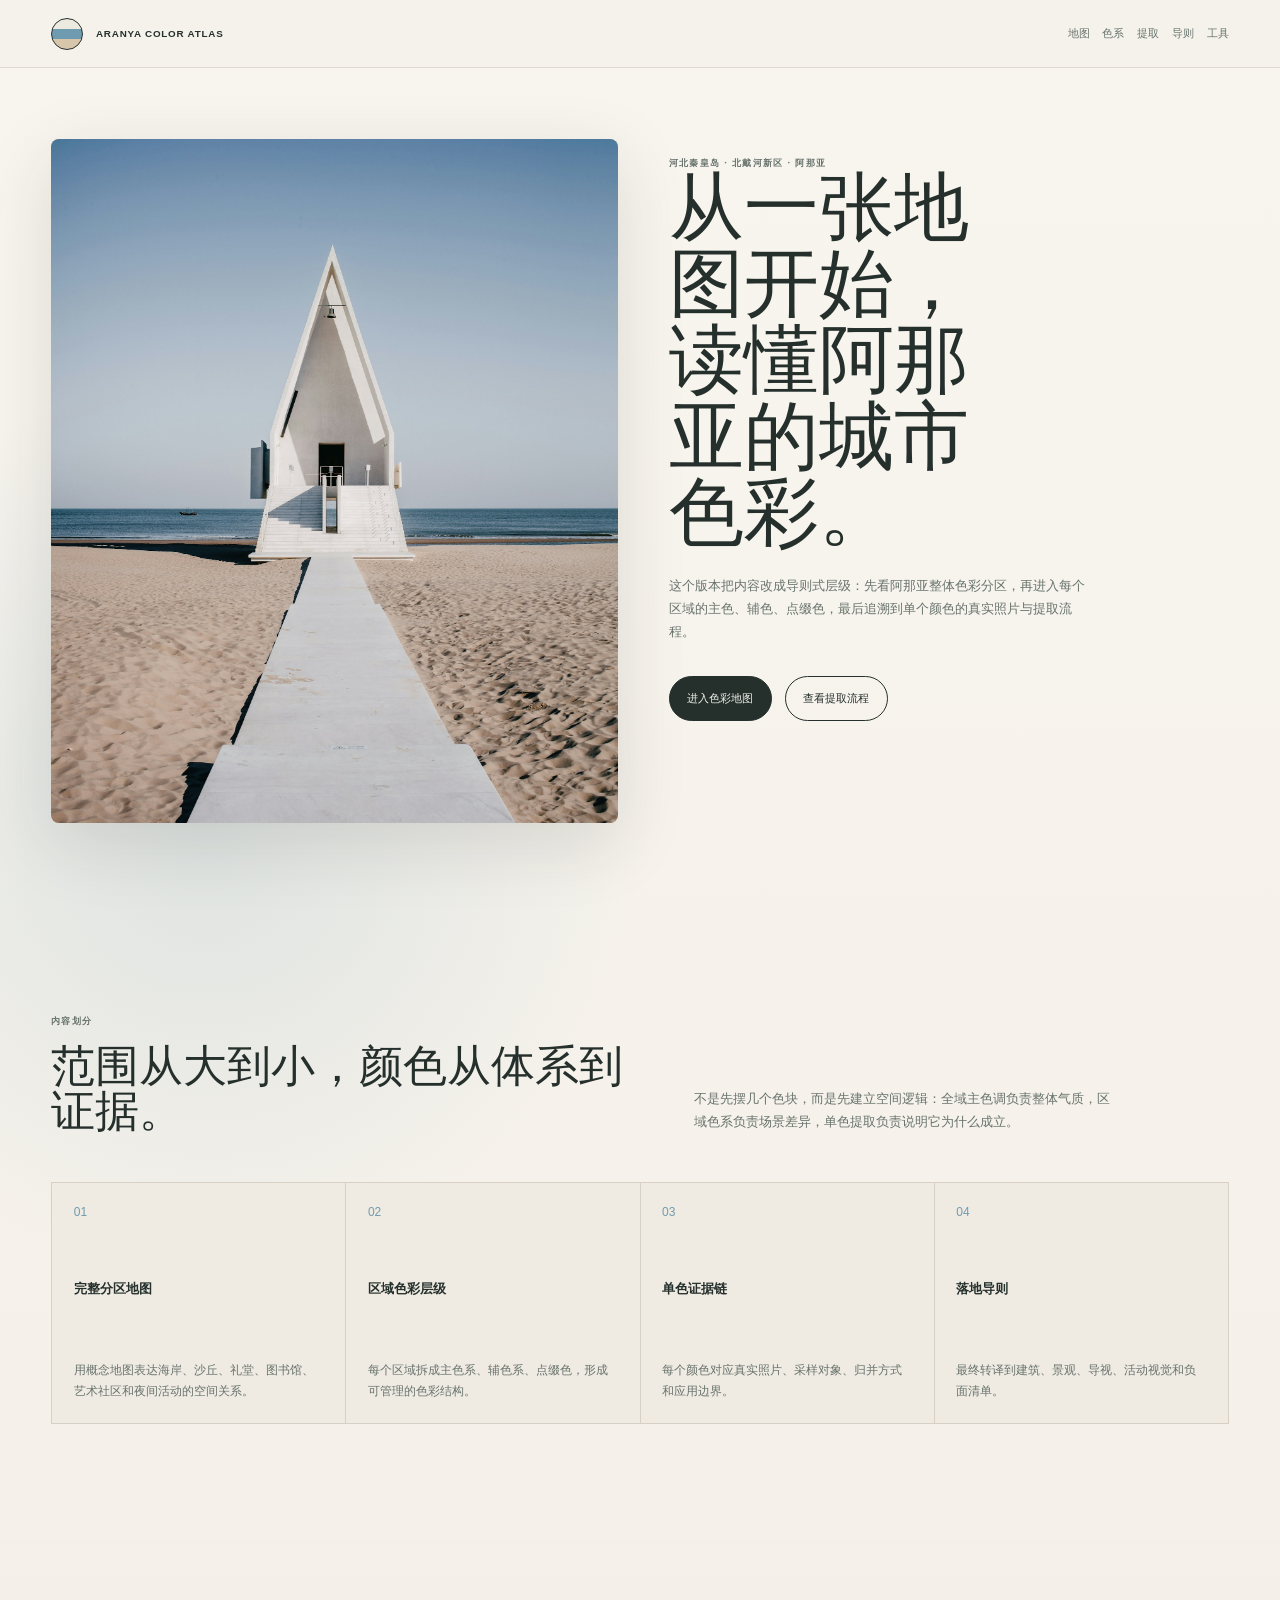
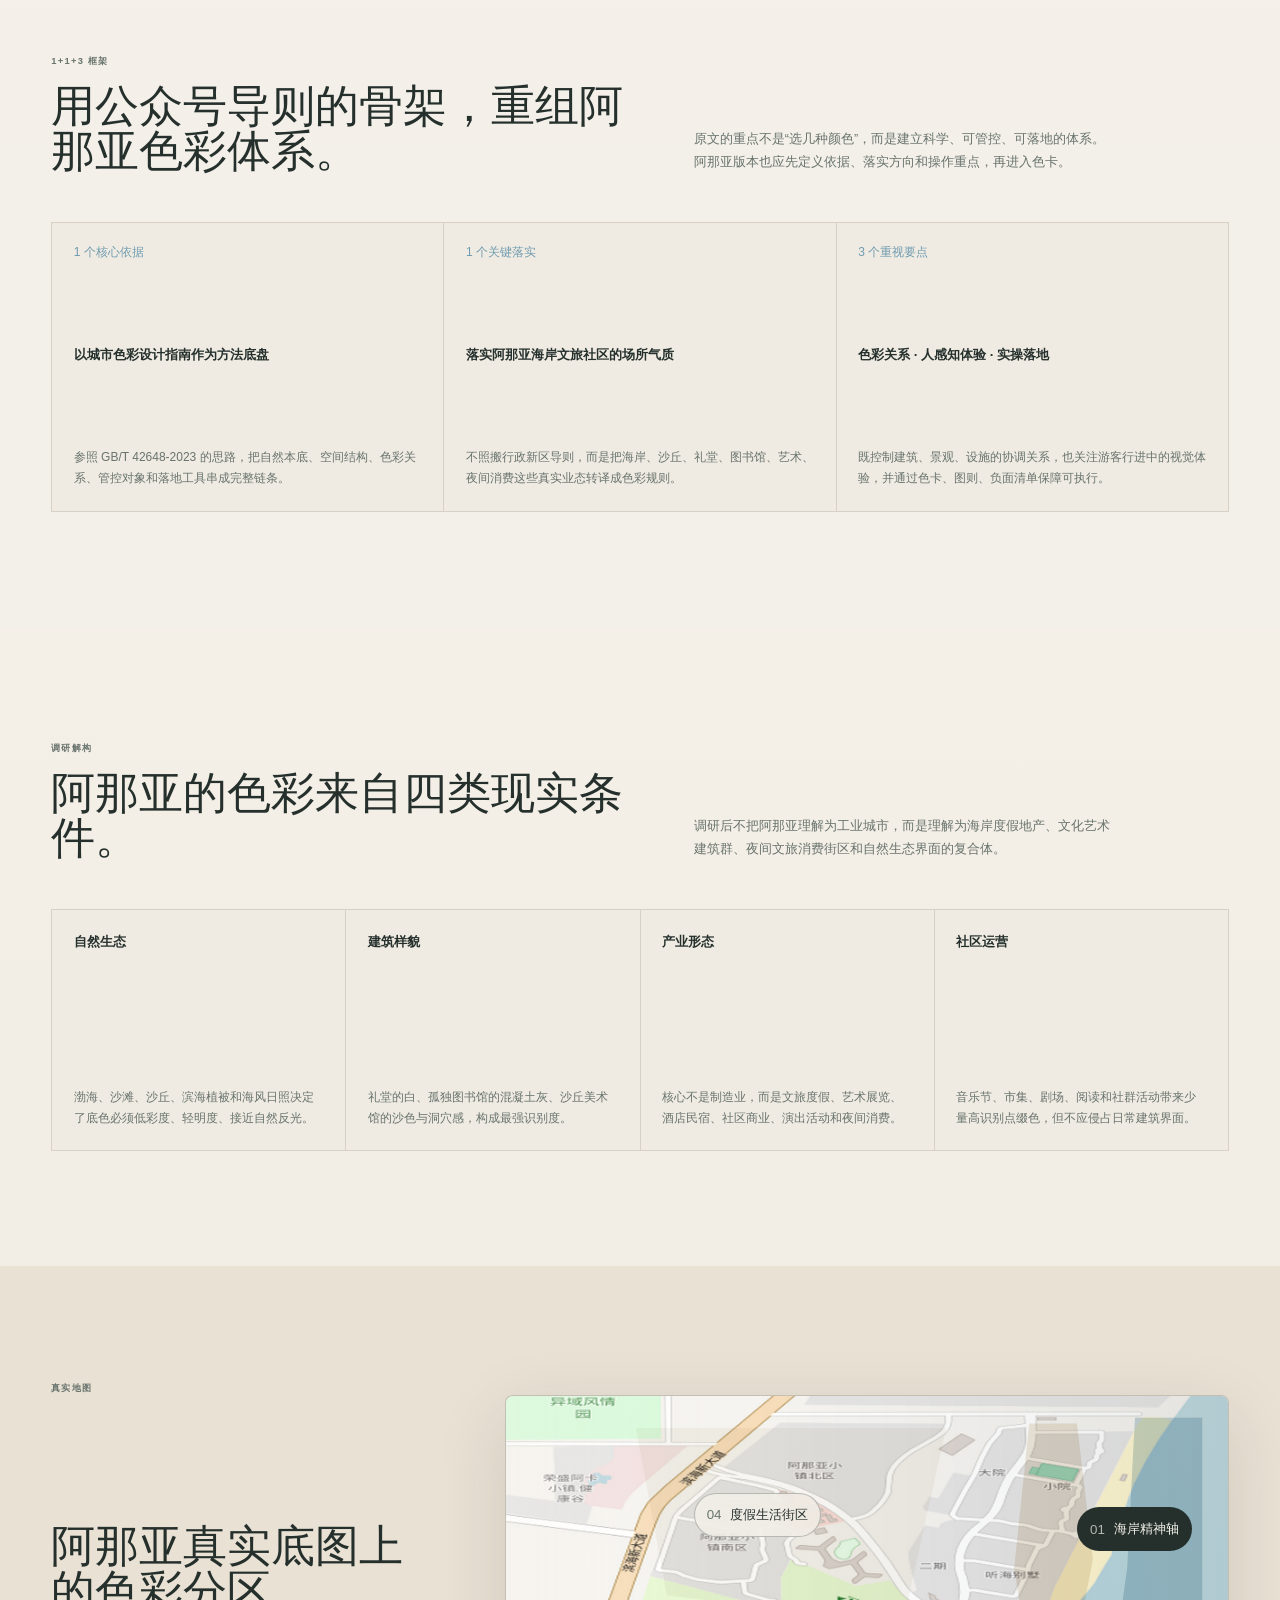
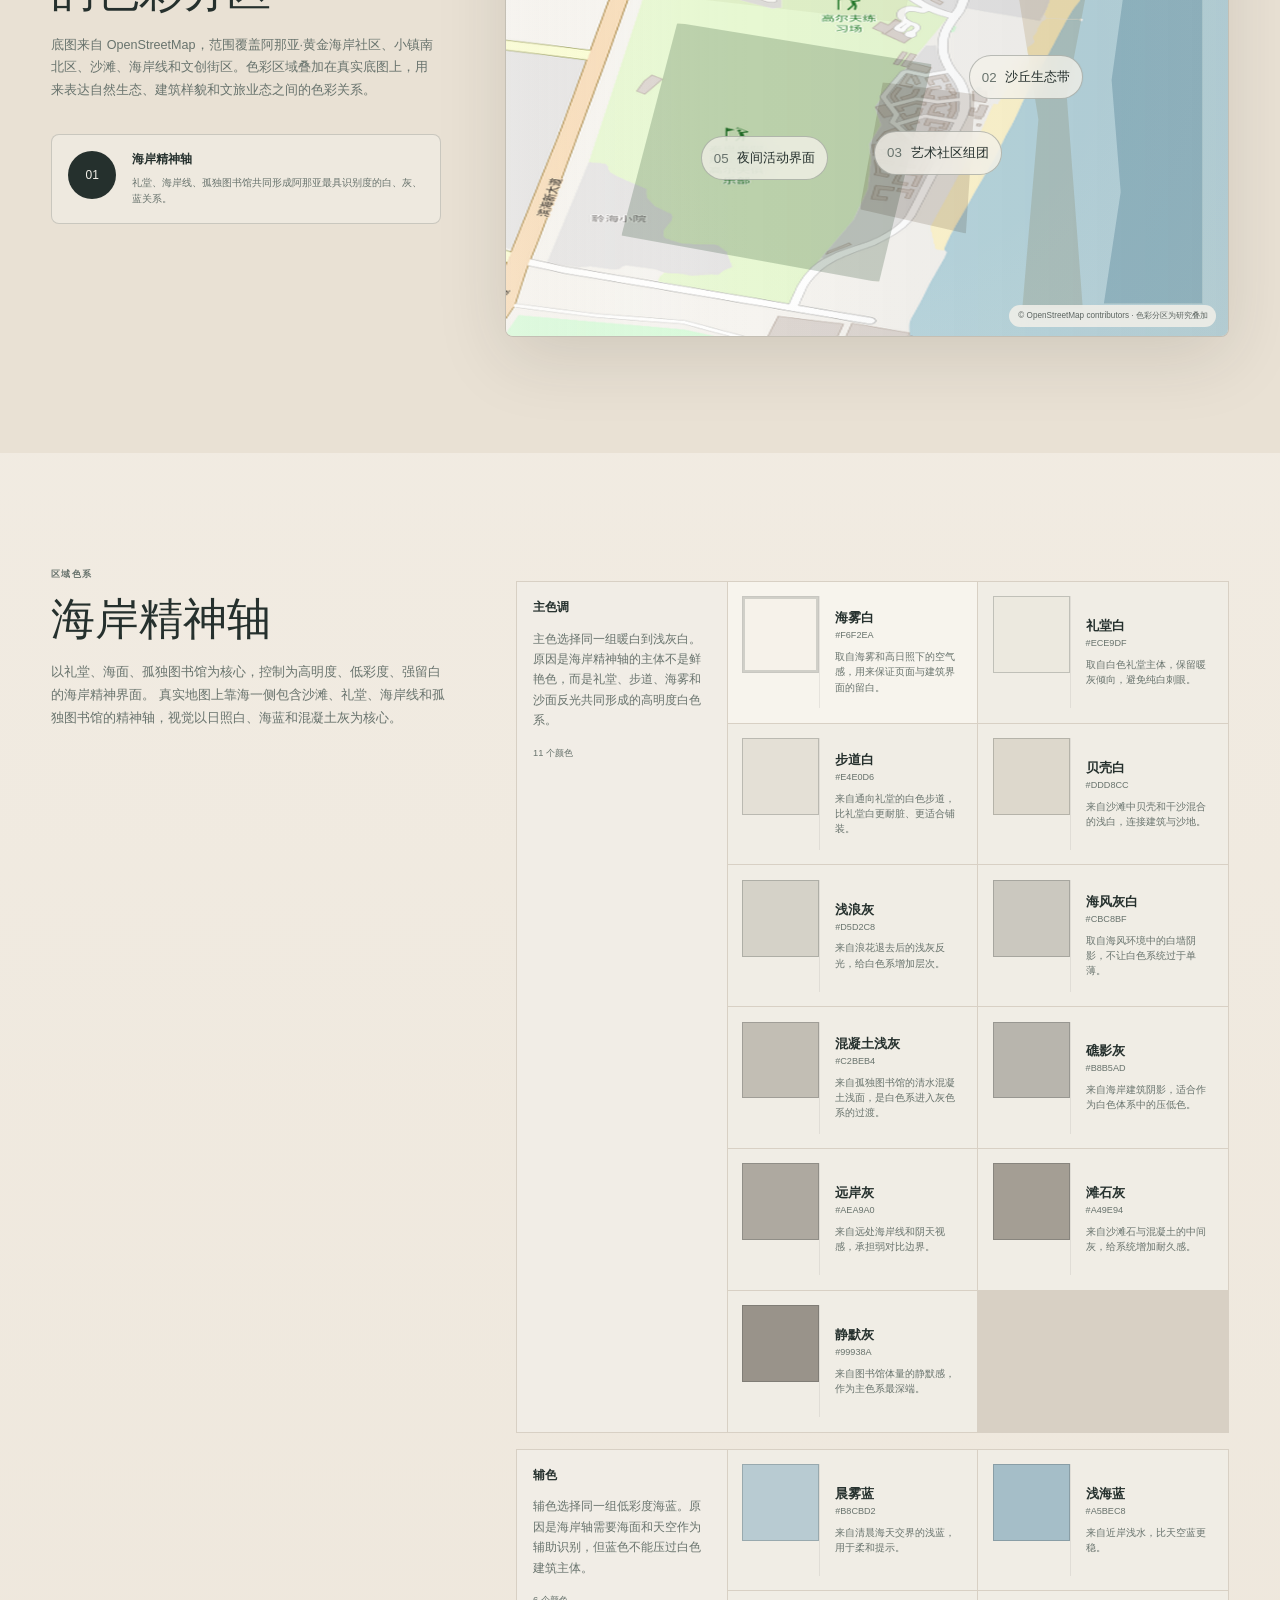
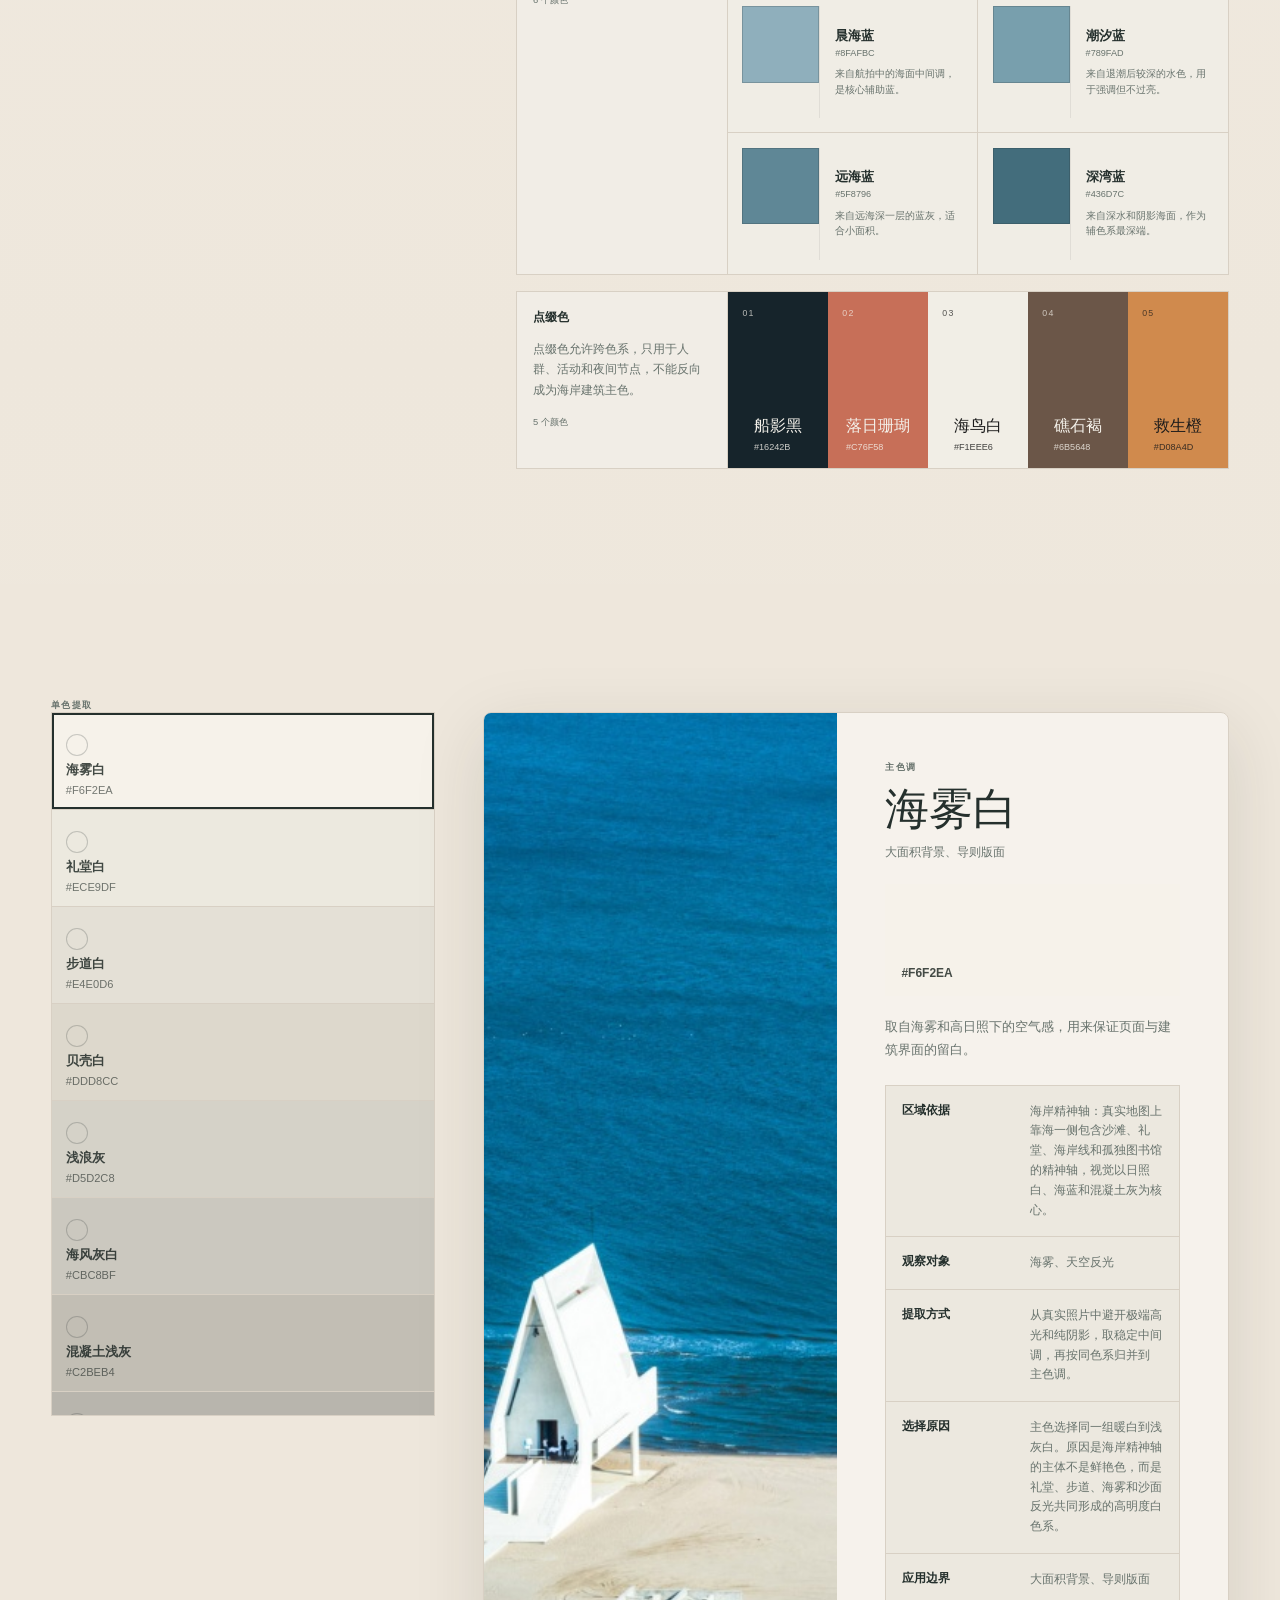
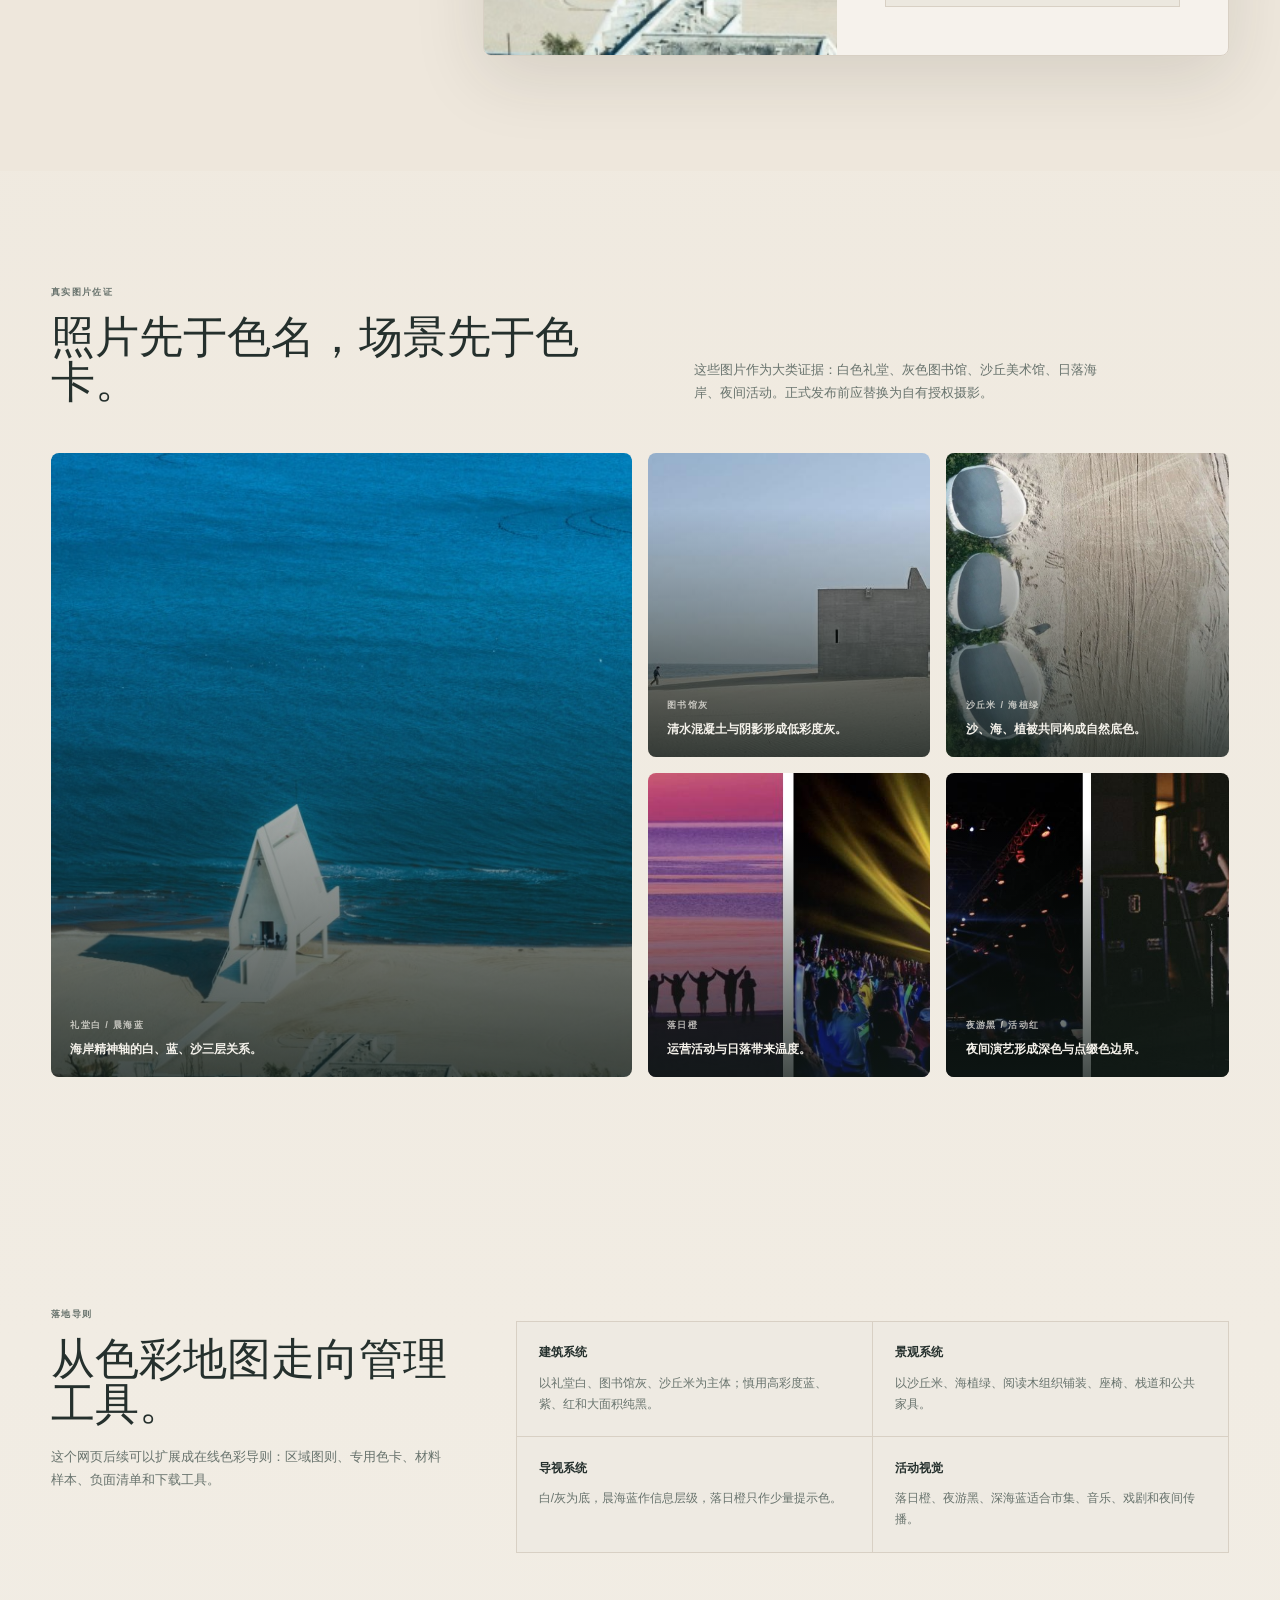
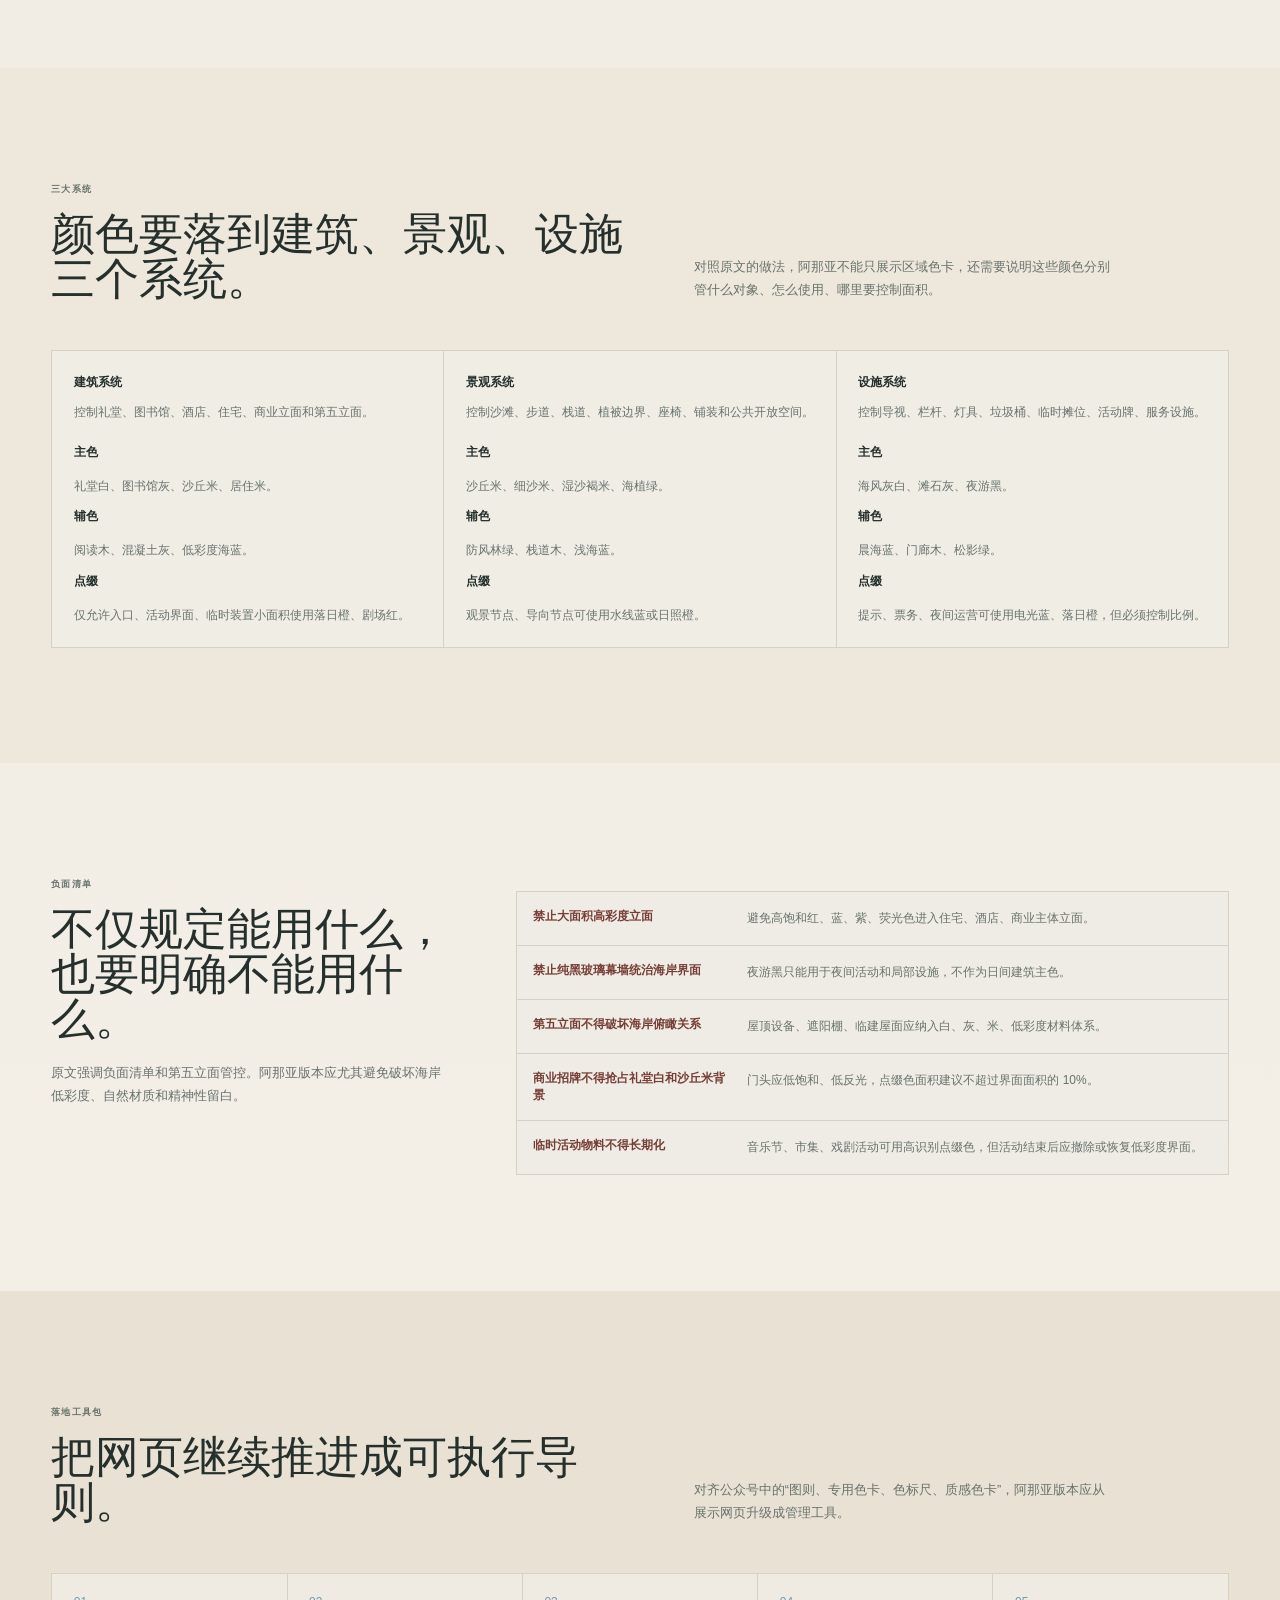
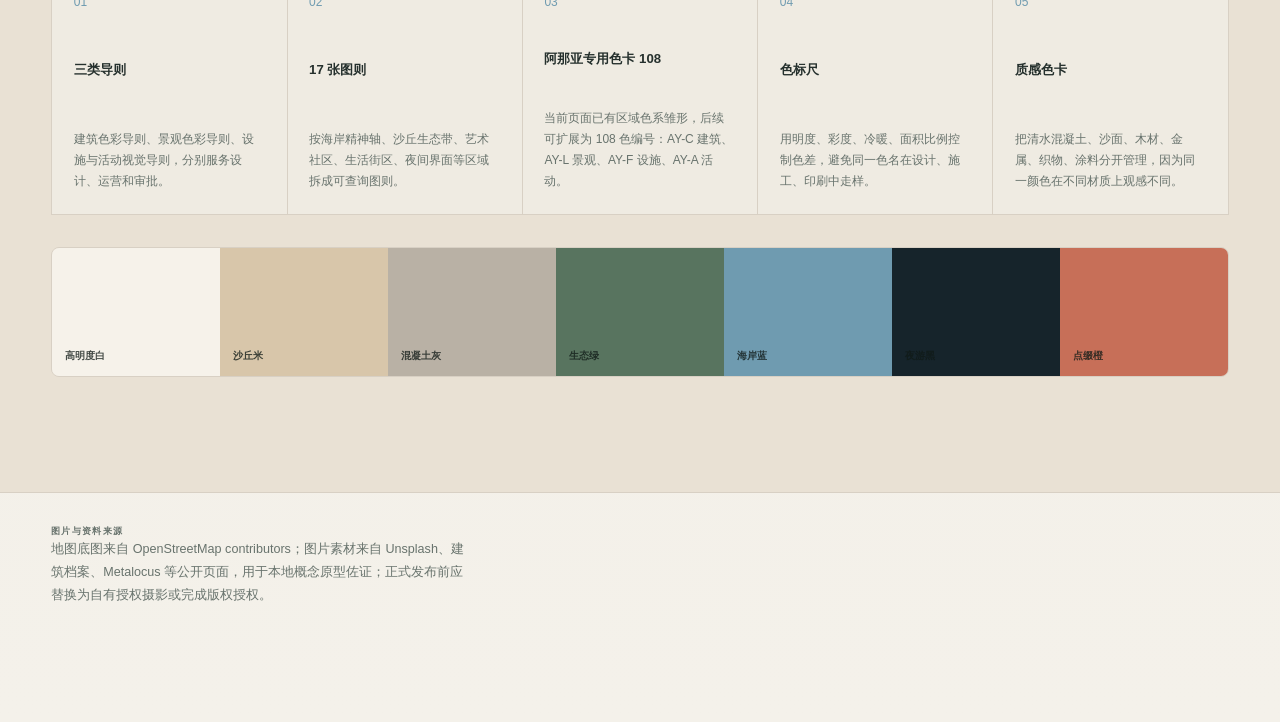
==== commit 2a2ce4a8: "Use square cards for Aranya base palettes" ====
--- a/output/city-color/aranya/web/index.html
+++ b/output/city-color/aranya/web/index.html
@@ -5,7 +5,7 @@
     <meta name="viewport" content="width=device-width, initial-scale=1">
     <title>阿那亚城市色彩设计导则 · 互动分区版</title>
     <meta name="description" content="以阿那亚真实场景为依据，从整体地图、区域色系到单色提取流程的城市色彩互动网站。">
-    <link rel="stylesheet" href="styles.css?v=ca73324">
+  <link rel="stylesheet" href="styles.css?v=square-cards-20260626">
   </head>
   <body>
     <header class="site-header">
@@ -341,6 +341,6 @@
       </section>
     </main>
 
-    <script src="script.js?v=ca73324"></script>
+  <script src="script.js?v=square-cards-20260626"></script>
   </body>
 </html>
--- a/output/city-color/aranya/web/styles.css
+++ b/output/city-color/aranya/web/styles.css
@@ -395,11 +395,11 @@
   background: var(--line);
 }
 .tone-color {
-  min-height: 8.2rem;
-  display: grid;
-  grid-template-columns: 2.35rem 1fr;
-  gap: .8rem;
-  align-items: start;
+  min-height: 8.8rem;
+  display: grid;
+  grid-template-columns: 4.8rem 1fr;
+  gap: 1rem;
+  align-items: stretch;
   border: 0;
   padding: .9rem;
   background: rgba(248,245,239,.78);
@@ -412,14 +412,17 @@
   background: color-mix(in srgb, var(--tone), #f8f5ef 62%);
 }
 .tone-chip {
-  width: 2.35rem;
-  height: 2.35rem;
+  align-self: start;
+  width: 100%;
+  aspect-ratio: 1 / 1;
+  min-height: 4.8rem;
   border: 1px solid rgba(37,48,45,.22);
-  border-radius: 50%;
+  border-radius: 0;
   background: var(--tone);
 }
 .tone-meta {
   min-width: 0;
+  align-self: center;
 }
 .tone-meta strong,
 .tone-meta small,
@@ -439,6 +442,27 @@
   font-size: .615rem;
   font-style: normal;
   line-height: 1.55;
+}
+
+.tone-row.primary .tone-color,
+.tone-row.secondary .tone-color {
+  position: relative;
+}
+
+.tone-row.primary .tone-color::after,
+.tone-row.secondary .tone-color::after {
+  content: "";
+  position: absolute;
+  inset: .9rem auto .9rem calc(.9rem + 4.8rem);
+  width: 1px;
+  background: rgba(37,48,45,.08);
+}
+
+.tone-row.primary .tone-color:hover .tone-chip,
+.tone-row.primary .tone-color.active .tone-chip,
+.tone-row.secondary .tone-color:hover .tone-chip,
+.tone-row.secondary .tone-color.active .tone-chip {
+  box-shadow: inset 0 0 0 2px rgba(37,48,45,.18);
 }
 
 .tone-row.accent .tone-colors {
@@ -605,6 +629,132 @@
 }
 .process-list span { color: var(--muted); line-height: 1.65; }
 
+.color-detail.accent-detail {
+  display: block;
+  overflow: visible;
+  background: rgba(248,245,239,.94);
+}
+
+.accent-detail-stack {
+  display: grid;
+}
+
+.accent-detail-copy {
+  max-width: 42rem;
+  padding: clamp(1.6rem, 5vw, 3.4rem);
+  scroll-margin-top: 1.5rem;
+}
+
+.accent-detail-copy + .accent-detail-copy {
+  border-top: 1px solid var(--line);
+}
+
+.accent-detail-no {
+  margin-bottom: 1.6rem;
+  color: rgba(37,48,45,.38);
+  font-family: "Courier New", monospace;
+  font-size: .72rem;
+  letter-spacing: .24em;
+}
+
+.accent-detail-copy h2 {
+  margin-top: .75rem;
+  font-family: Georgia, "Songti SC", serif;
+  font-size: clamp(2.6rem, 6vw, 5.4rem);
+  font-weight: 400;
+  line-height: .96;
+  letter-spacing: 0;
+}
+
+.accent-detail-swatch {
+  min-height: clamp(12rem, 28vw, 20rem);
+  display: grid;
+  align-content: end;
+  gap: .85rem;
+  margin-top: clamp(2.4rem, 6vw, 4.8rem);
+  padding: clamp(1.25rem, 4vw, 2.4rem);
+  background: var(--detail);
+  color: var(--detailText);
+}
+
+.accent-detail-swatch strong {
+  font-size: clamp(1.55rem, 4vw, 3rem);
+  font-weight: 500;
+  line-height: 1;
+  font-variant-numeric: tabular-nums;
+}
+
+.accent-detail-swatch span {
+  display: block;
+  font-size: .74rem;
+  letter-spacing: .06em;
+  opacity: .82;
+}
+
+.accent-explain {
+  margin-top: clamp(2.2rem, 5vw, 4rem);
+}
+
+.accent-label {
+  padding-bottom: 1rem;
+  border-bottom: 1px solid var(--line);
+  color: #9e6a66;
+  font-size: .68rem;
+  font-weight: 700;
+  letter-spacing: .22em;
+}
+
+.accent-label + p {
+  margin-top: 1.5rem;
+  color: var(--muted);
+  font-size: clamp(1rem, 2vw, 1.22rem);
+  line-height: 1.95;
+}
+
+.accent-process {
+  display: grid;
+  gap: 1.1rem;
+  margin: 1.5rem 0 0;
+  padding: 0;
+  list-style: none;
+}
+
+.accent-process li {
+  display: grid;
+  grid-template-columns: 2.4rem 1fr;
+  gap: 1rem;
+  align-items: start;
+}
+
+.accent-process span {
+  color: rgba(37,48,45,.42);
+  font-family: "Courier New", monospace;
+  font-size: .78rem;
+  letter-spacing: .08em;
+}
+
+.accent-process p {
+  margin: 0;
+  color: var(--muted);
+  line-height: 1.85;
+}
+
+.accent-photo-evidence {
+  display: grid;
+  max-width: 100%;
+  aspect-ratio: 4 / 3;
+  margin-top: 1.5rem;
+  overflow: hidden;
+  background: var(--line);
+}
+
+.accent-photo-evidence img {
+  width: 100%;
+  height: 100%;
+  object-fit: cover;
+  object-position: center;
+}
+
 .evidence-grid {
   display: grid;
   grid-template-columns: repeat(4, minmax(0, 1fr));
@@ -757,6 +907,21 @@
   .real-map { min-height: 0; aspect-ratio: 3 / 4; }
   .map-sea { inset: 0 0 0 55%; font-size: 2.25rem; writing-mode: vertical-rl; }
   .zone { font-size: .615rem; }
+  .tone-row.primary .tone-color,
+  .tone-row.secondary .tone-color {
+    grid-template-columns: 3.8rem 1fr;
+    min-height: 7.6rem;
+    gap: .8rem;
+    padding: .75rem;
+  }
+  .tone-row.primary .tone-chip,
+  .tone-row.secondary .tone-chip {
+    min-height: 3.8rem;
+  }
+  .tone-row.primary .tone-color::after,
+  .tone-row.secondary .tone-color::after {
+    inset: .75rem auto .75rem calc(.75rem + 3.8rem);
+  }
   .tone-row.accent .tone-color {
     min-height: 7.4rem;
     padding: .65rem .45rem;
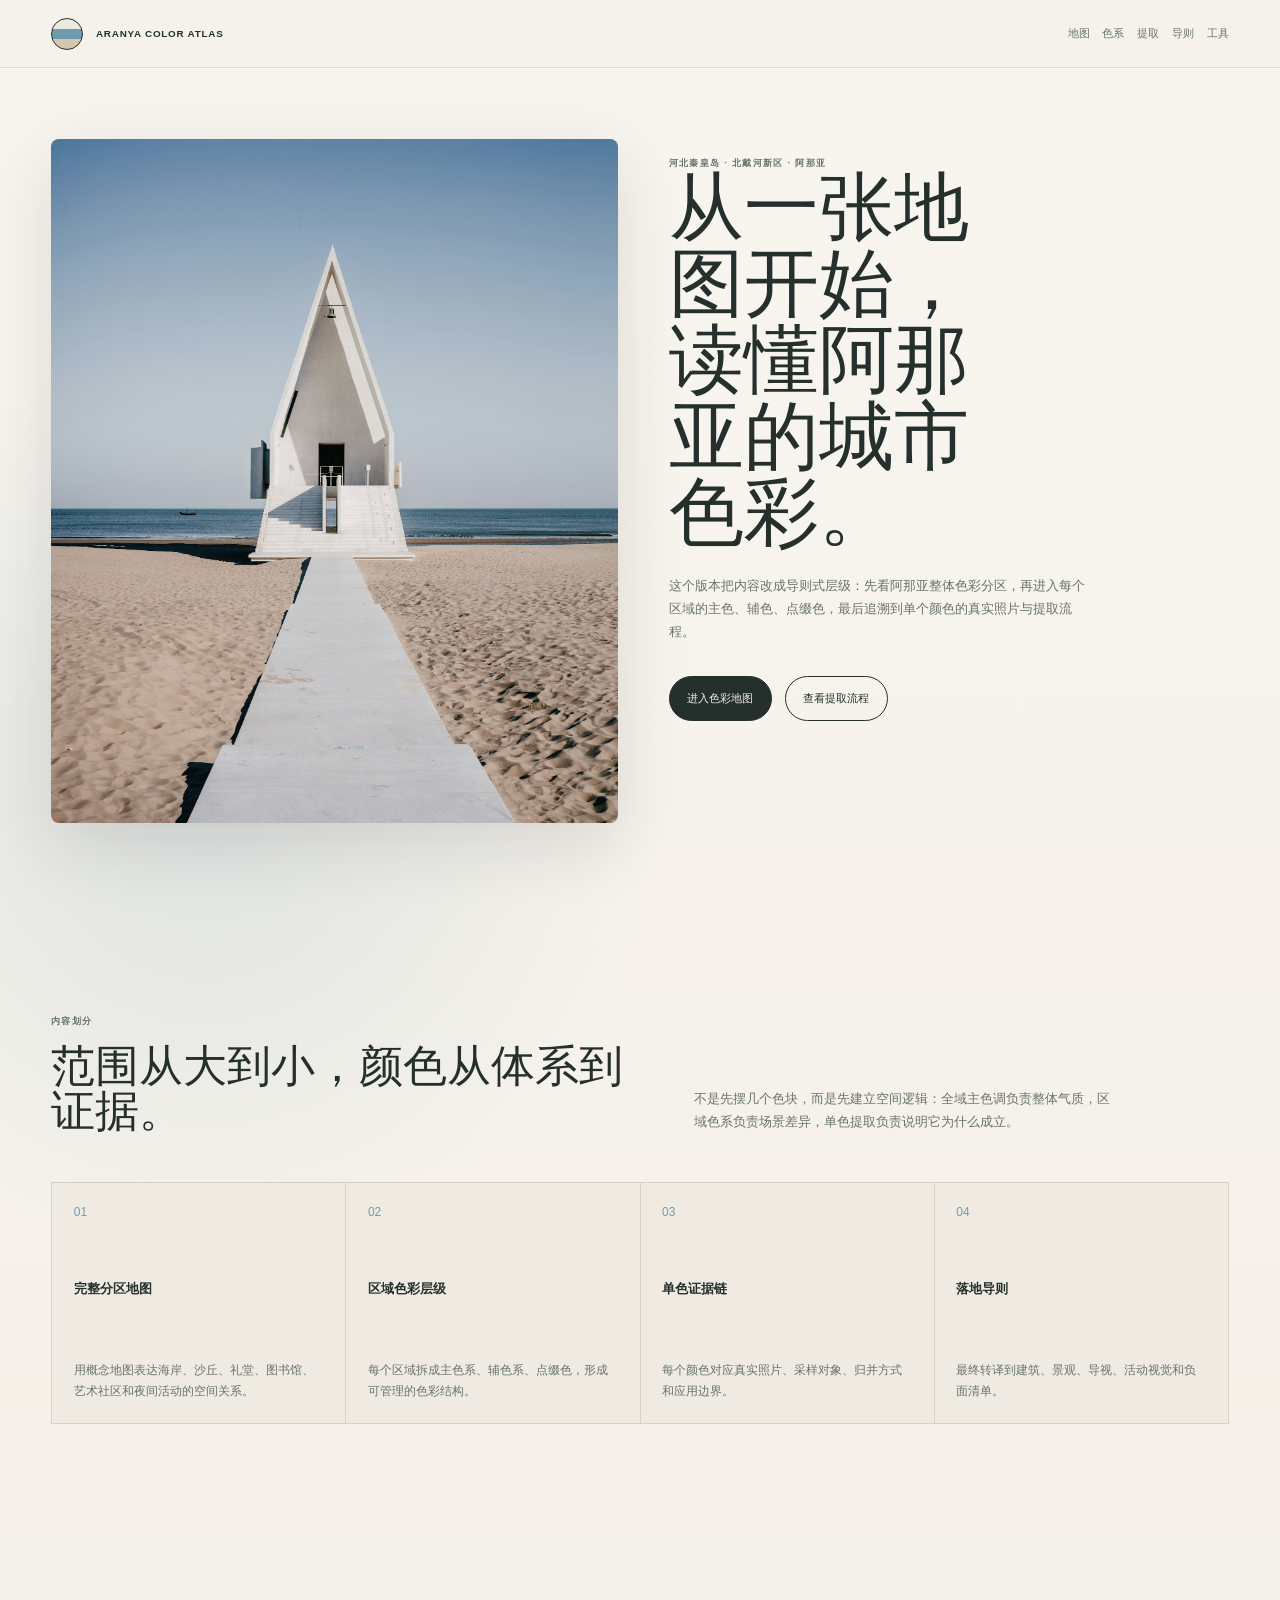
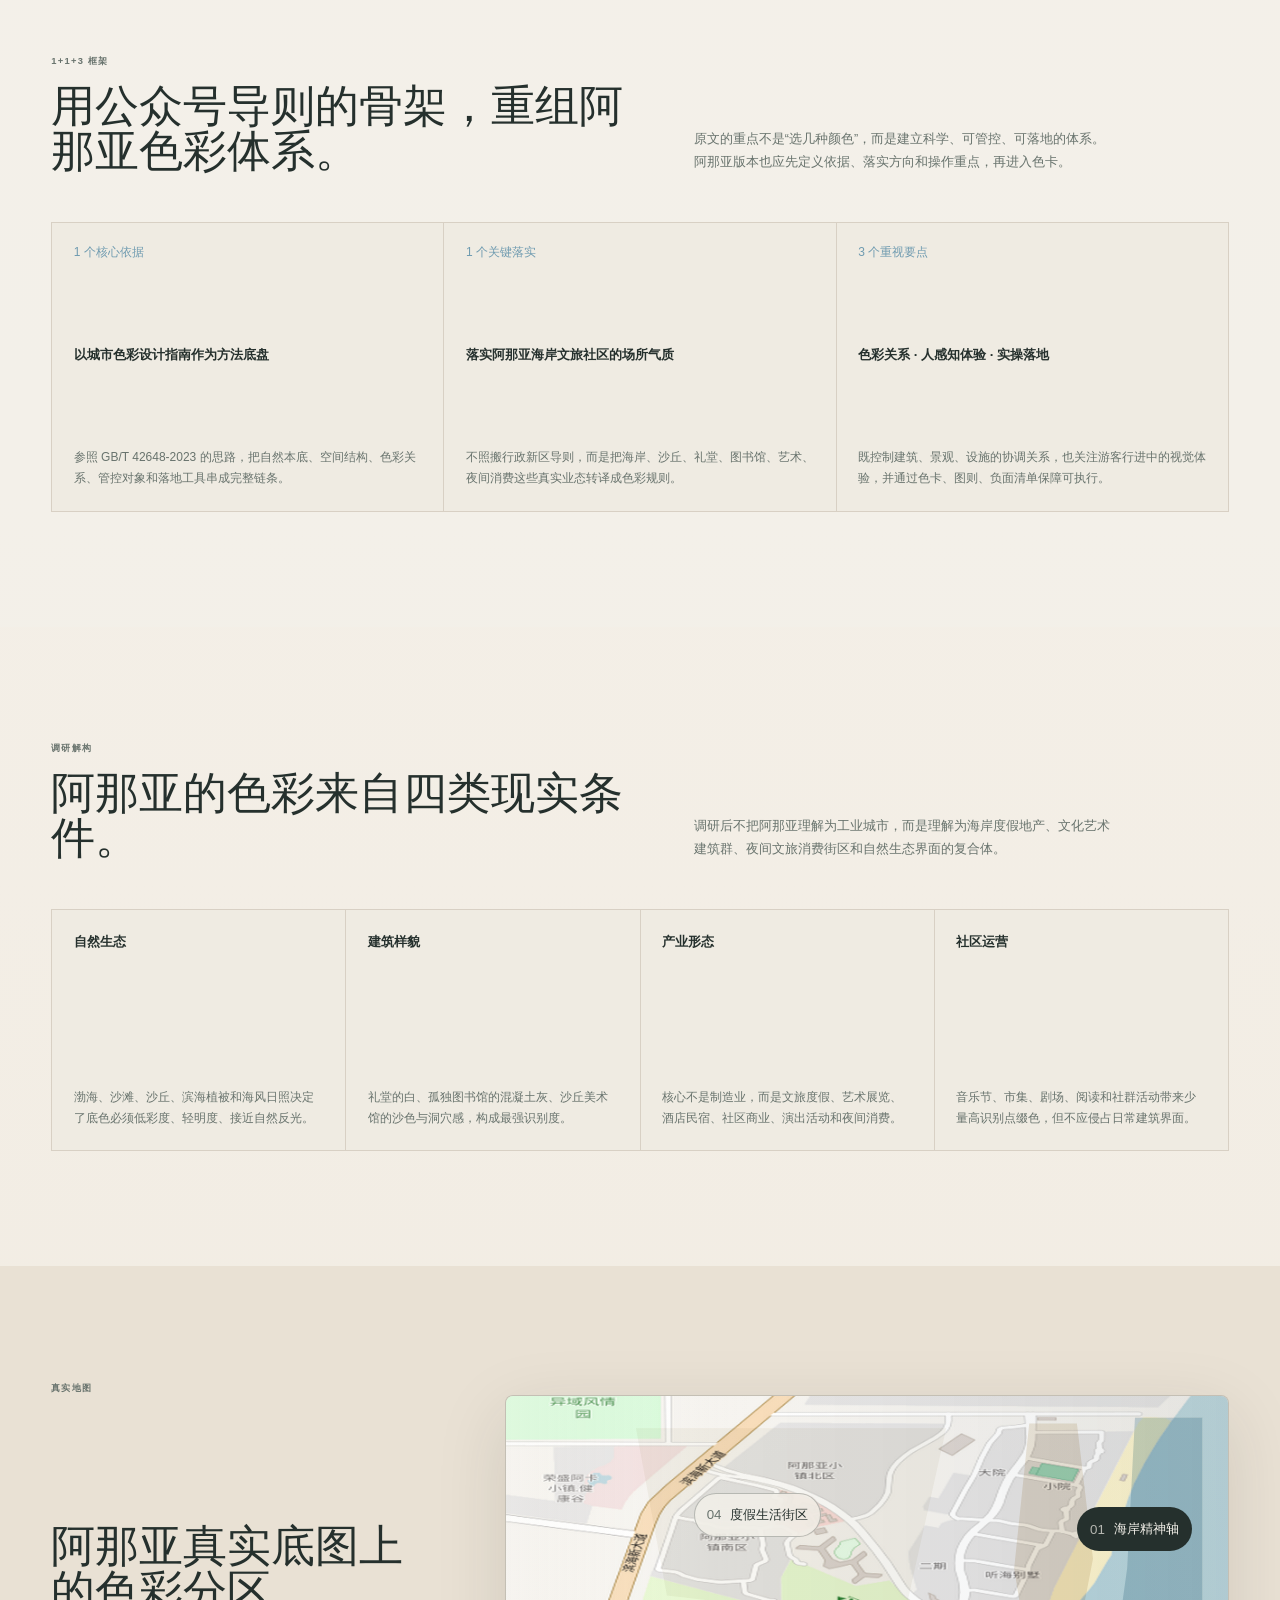
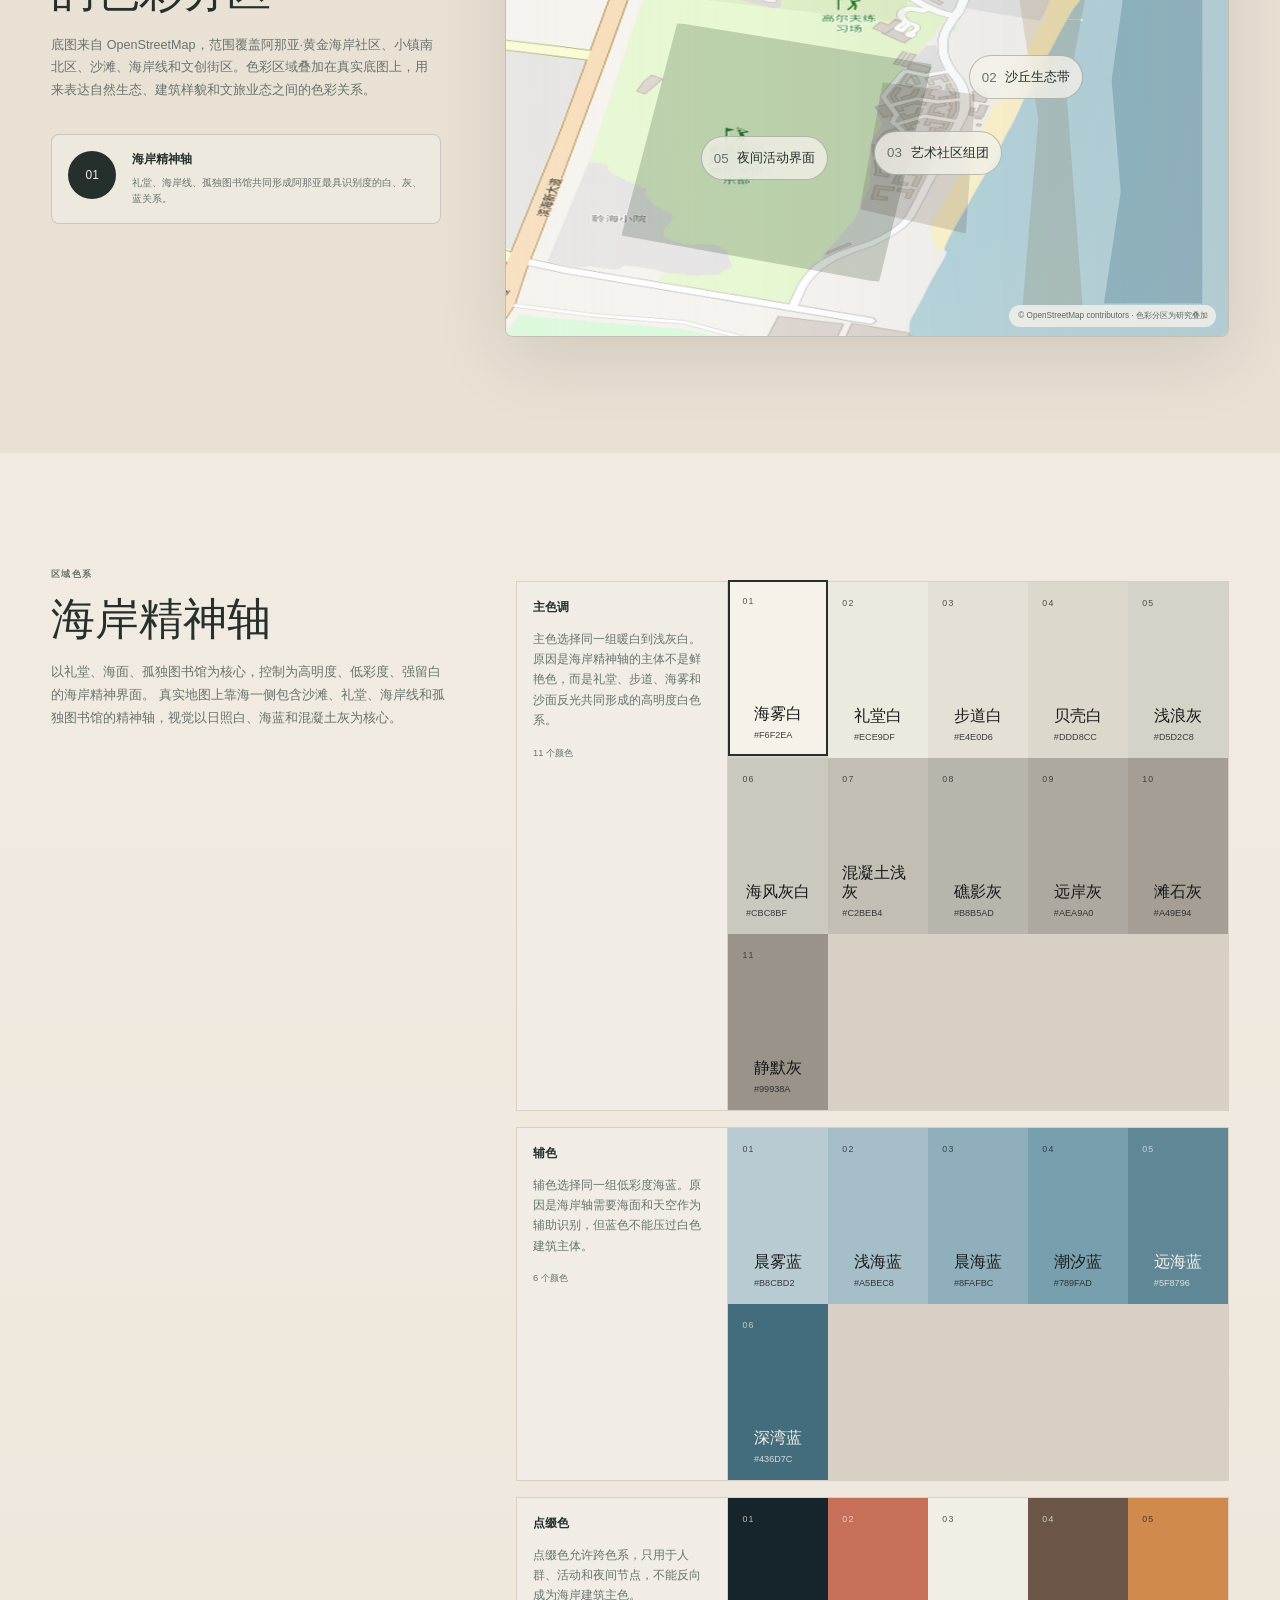
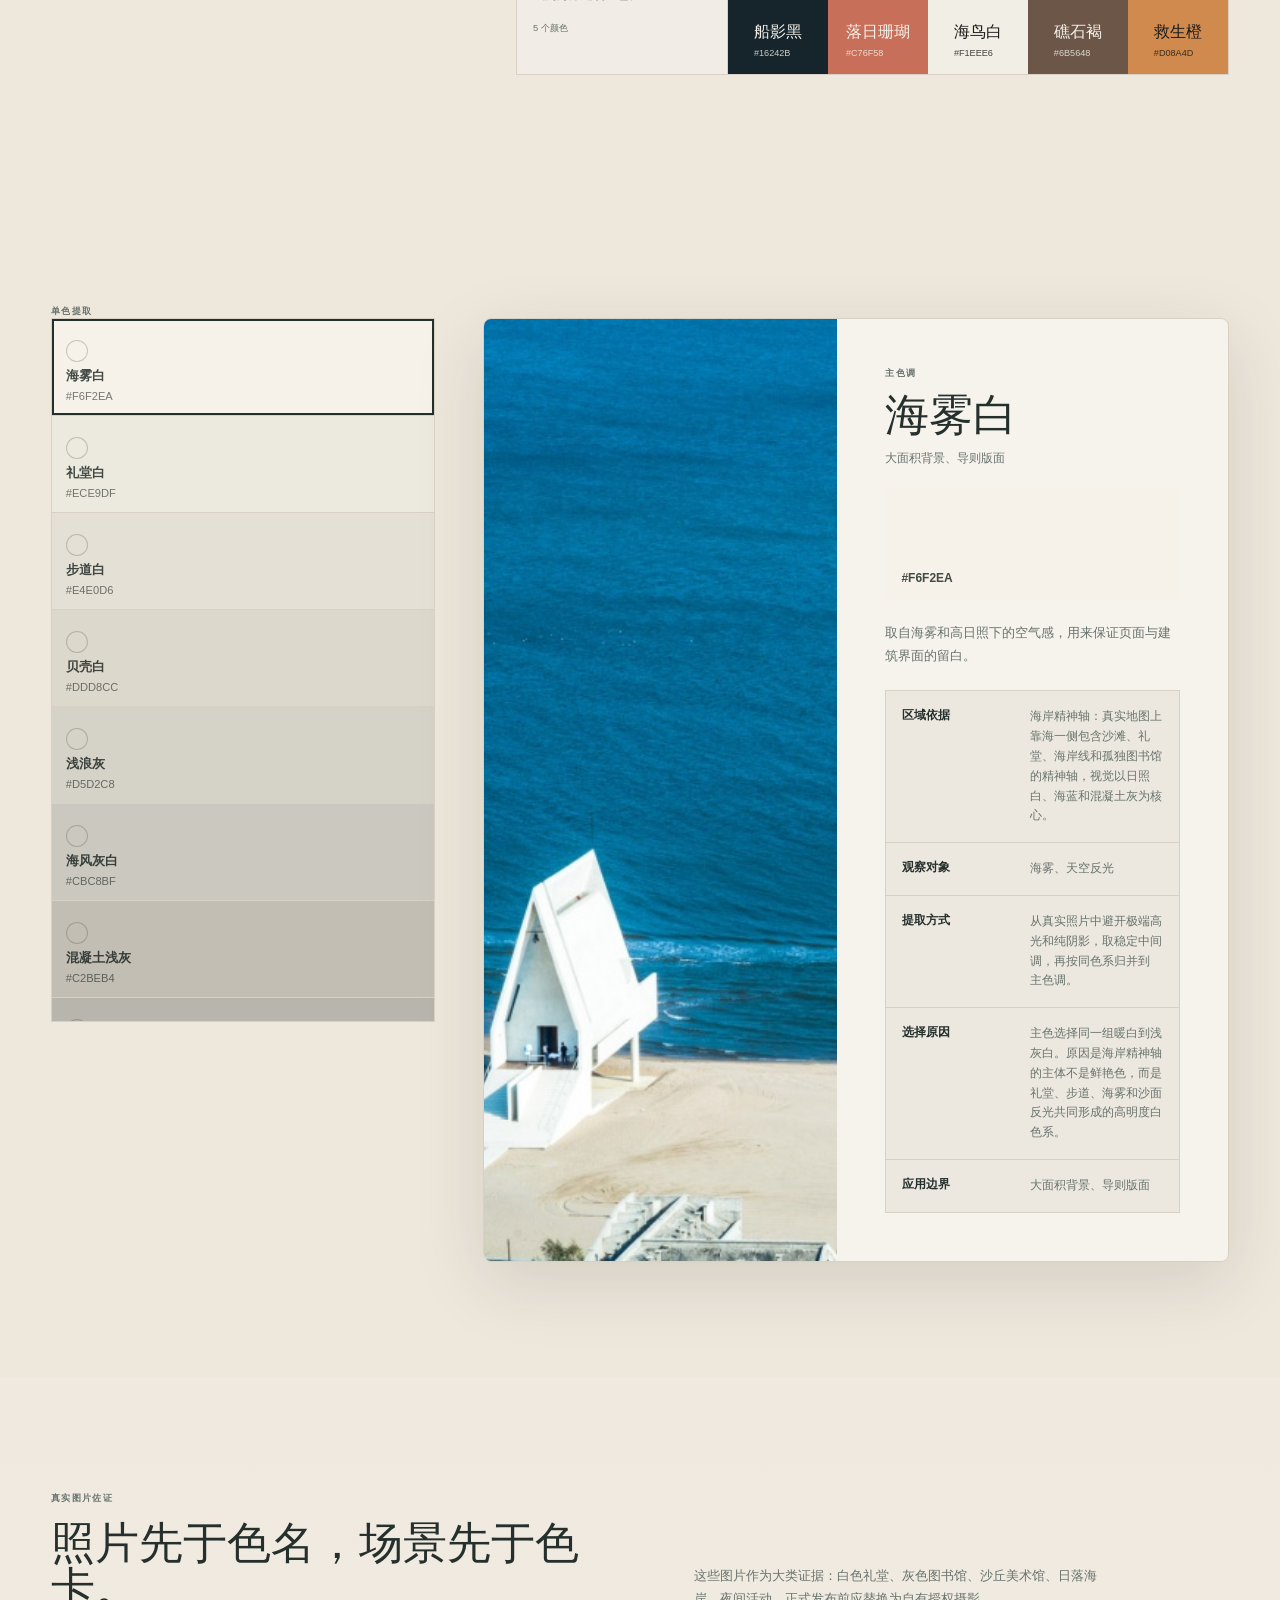
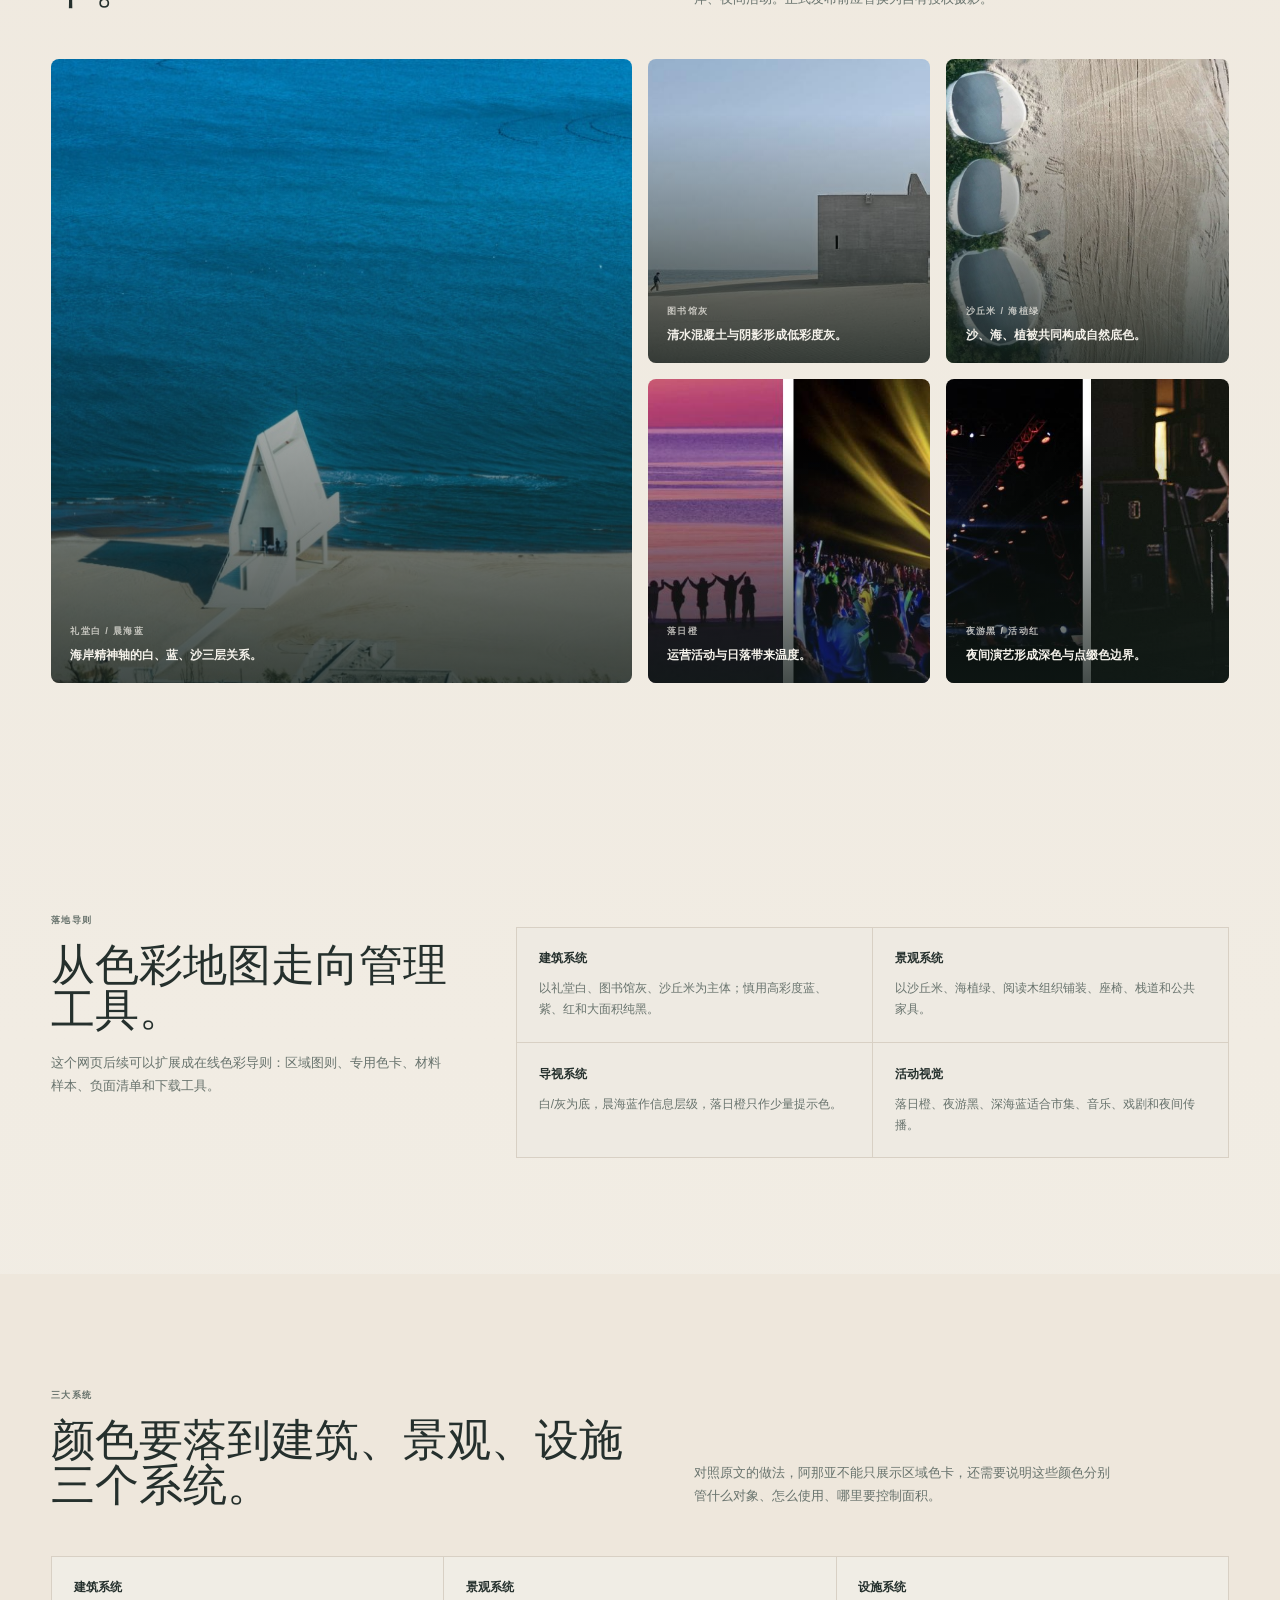
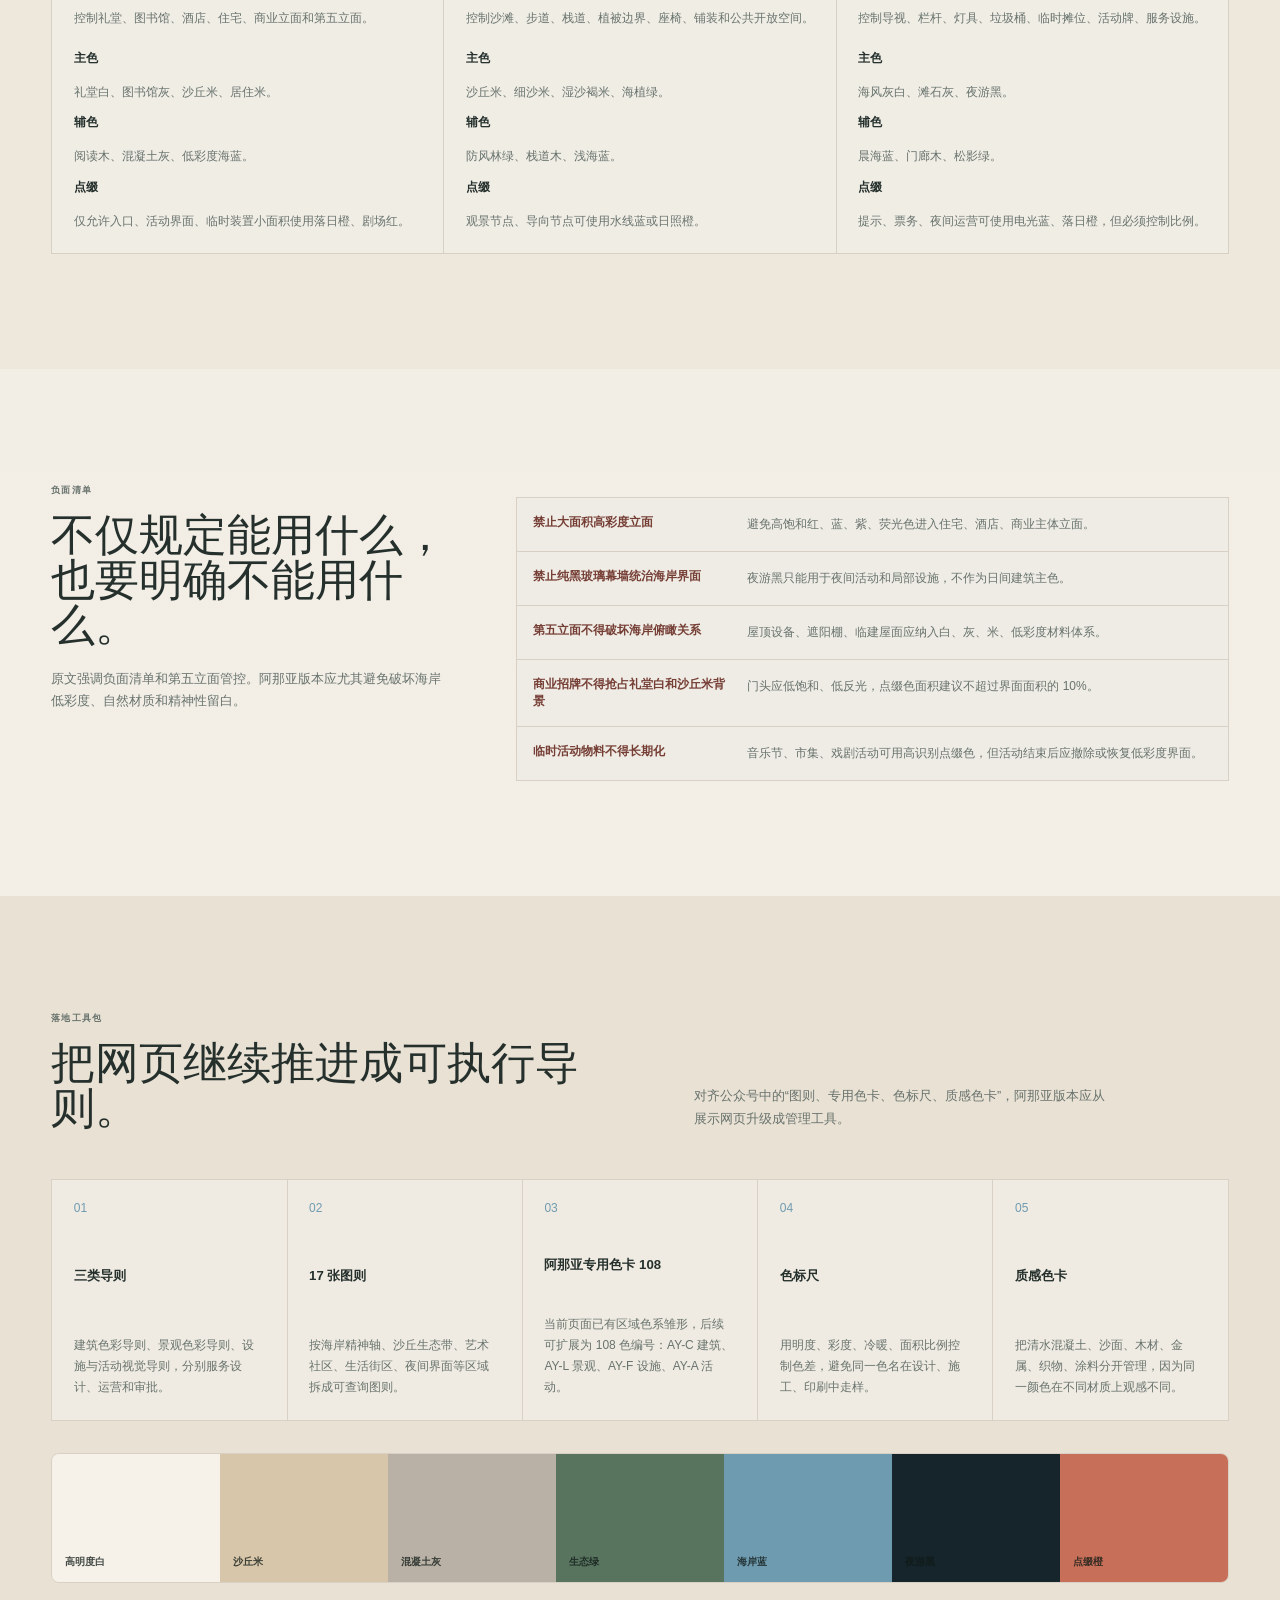
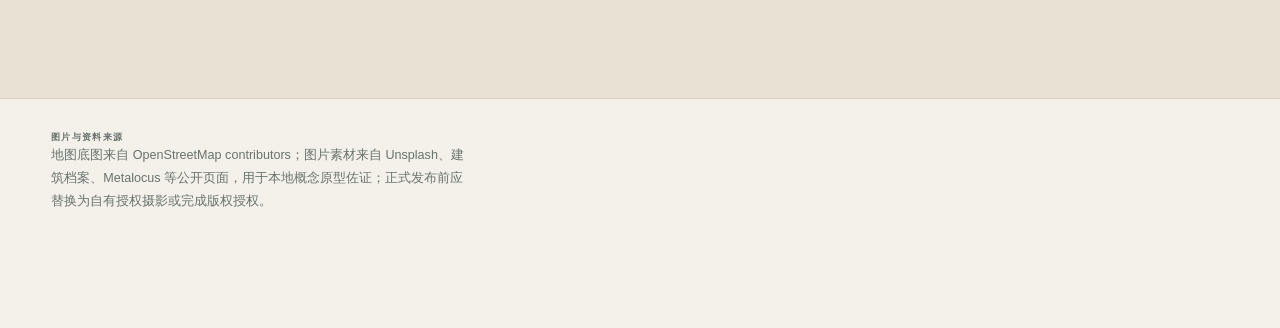
==== commit 0d920101: "Unify Aranya palette swatch cards" ====
--- a/output/city-color/aranya/web/index.html
+++ b/output/city-color/aranya/web/index.html
@@ -5,7 +5,7 @@
     <meta name="viewport" content="width=device-width, initial-scale=1">
     <title>阿那亚城市色彩设计导则 · 互动分区版</title>
     <meta name="description" content="以阿那亚真实场景为依据，从整体地图、区域色系到单色提取流程的城市色彩互动网站。">
-  <link rel="stylesheet" href="styles.css?v=square-cards-20260626">
+  <link rel="stylesheet" href="styles.css?v=full-swatch-20260626">
   </head>
   <body>
     <header class="site-header">
@@ -341,6 +341,6 @@
       </section>
     </main>
 
-  <script src="script.js?v=square-cards-20260626"></script>
+  <script src="script.js?v=full-swatch-20260626"></script>
   </body>
 </html>
--- a/output/city-color/aranya/web/styles.css
+++ b/output/city-color/aranya/web/styles.css
@@ -465,15 +465,26 @@
   box-shadow: inset 0 0 0 2px rgba(37,48,45,.18);
 }
 
+.tone-row.primary .tone-colors,
+.tone-row.secondary .tone-colors,
 .tone-row.accent .tone-colors {
   grid-template-columns: repeat(5, minmax(0, 1fr));
-  counter-reset: accent-swatch;
   gap: 0;
   background: transparent;
 }
 
+.tone-row.primary .tone-colors,
+.tone-row.secondary .tone-colors {
+  counter-reset: tone-swatch;
+}
+
+.tone-row.accent .tone-colors {
+  counter-reset: accent-swatch;
+}
+
+.tone-row.primary .tone-color,
+.tone-row.secondary .tone-color,
 .tone-row.accent .tone-color {
-  counter-increment: accent-swatch;
   min-height: 11rem;
   display: flex;
   flex-direction: column;
@@ -485,19 +496,42 @@
   transition: padding .4s ease, filter .4s ease, transform .4s ease;
 }
 
+.tone-row.primary .tone-color,
+.tone-row.secondary .tone-color {
+  counter-increment: tone-swatch;
+}
+
+.tone-row.accent .tone-color {
+  counter-increment: accent-swatch;
+}
+
+.tone-row.primary .tone-color::before,
+.tone-row.secondary .tone-color::before,
 .tone-row.accent .tone-color::before {
-  content: counter(accent-swatch, decimal-leading-zero);
   font-size: .55rem;
   letter-spacing: .14em;
   opacity: .72;
 }
 
+.tone-row.primary .tone-color::before,
+.tone-row.secondary .tone-color::before {
+  content: counter(tone-swatch, decimal-leading-zero);
+}
+
+.tone-row.accent .tone-color::before {
+  content: counter(accent-swatch, decimal-leading-zero);
+}
+
+.tone-row.primary .tone-color:hover,
+.tone-row.secondary .tone-color:hover,
 .tone-row.accent .tone-color:hover {
   padding-bottom: 1.8rem;
   transform: translateY(-3px);
   filter: saturate(1.05) contrast(1.02);
 }
 
+.tone-row.primary .tone-color.active,
+.tone-row.secondary .tone-color.active,
 .tone-row.accent .tone-color.active {
   background: var(--tone);
   outline: 2px solid var(--ink);
@@ -505,20 +539,33 @@
   transform: translateY(-2px);
 }
 
+.tone-row.primary .tone-color:active,
+.tone-row.secondary .tone-color:active,
 .tone-row.accent .tone-color:active {
   transform: translateY(1px);
 }
 
+.tone-row.primary .tone-color::after,
+.tone-row.secondary .tone-color::after {
+  display: none;
+}
+
+.tone-row.primary .tone-chip,
+.tone-row.secondary .tone-chip,
 .tone-row.accent .tone-chip {
   display: none;
 }
 
+.tone-row.primary .tone-meta,
+.tone-row.secondary .tone-meta,
 .tone-row.accent .tone-meta {
   display: grid;
   gap: .4rem;
   min-width: 0;
 }
 
+.tone-row.primary .tone-meta strong,
+.tone-row.secondary .tone-meta strong,
 .tone-row.accent .tone-meta strong {
   font-family: Georgia, "Songti SC", serif;
   font-size: 1rem;
@@ -527,12 +574,16 @@
   overflow-wrap: anywhere;
 }
 
+.tone-row.primary .tone-meta small,
+.tone-row.secondary .tone-meta small,
 .tone-row.accent .tone-meta small {
   margin-top: 0;
   color: inherit;
   opacity: .82;
 }
 
+.tone-row.primary .tone-meta em,
+.tone-row.secondary .tone-meta em,
 .tone-row.accent .tone-meta em {
   display: none;
 }
@@ -908,33 +959,28 @@
   .map-sea { inset: 0 0 0 55%; font-size: 2.25rem; writing-mode: vertical-rl; }
   .zone { font-size: .615rem; }
   .tone-row.primary .tone-color,
-  .tone-row.secondary .tone-color {
-    grid-template-columns: 3.8rem 1fr;
-    min-height: 7.6rem;
-    gap: .8rem;
-    padding: .75rem;
-  }
-  .tone-row.primary .tone-chip,
-  .tone-row.secondary .tone-chip {
-    min-height: 3.8rem;
-  }
-  .tone-row.primary .tone-color::after,
-  .tone-row.secondary .tone-color::after {
-    inset: .75rem auto .75rem calc(.75rem + 3.8rem);
-  }
+  .tone-row.secondary .tone-color,
   .tone-row.accent .tone-color {
     min-height: 7.4rem;
     padding: .65rem .45rem;
   }
+  .tone-row.primary .tone-color:hover,
+  .tone-row.secondary .tone-color:hover,
   .tone-row.accent .tone-color:hover {
     padding-bottom: 1rem;
   }
+  .tone-row.primary .tone-color::before,
+  .tone-row.secondary .tone-color::before,
   .tone-row.accent .tone-color::before {
     font-size: .46rem;
   }
+  .tone-row.primary .tone-meta strong,
+  .tone-row.secondary .tone-meta strong,
   .tone-row.accent .tone-meta strong {
     font-size: .68rem;
   }
+  .tone-row.primary .tone-meta small,
+  .tone-row.secondary .tone-meta small,
   .tone-row.accent .tone-meta small {
     font-size: .48rem;
   }
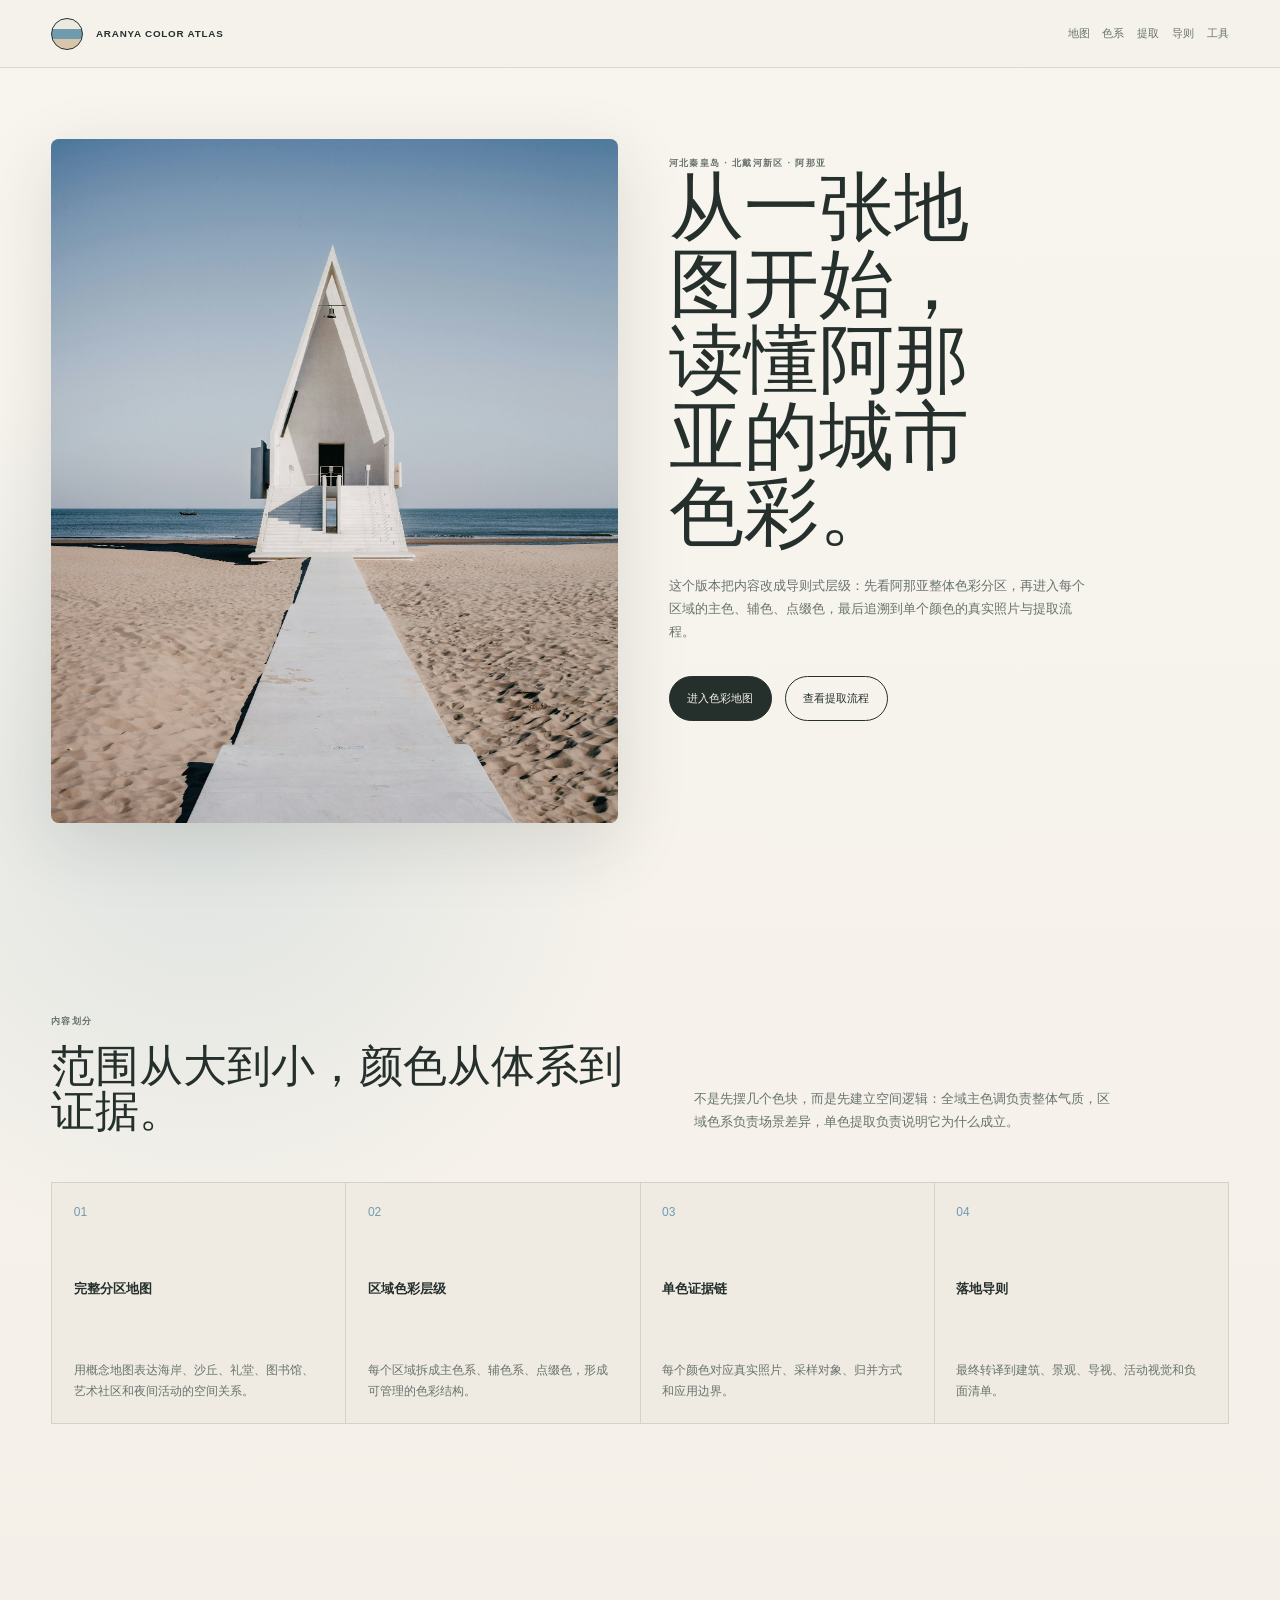
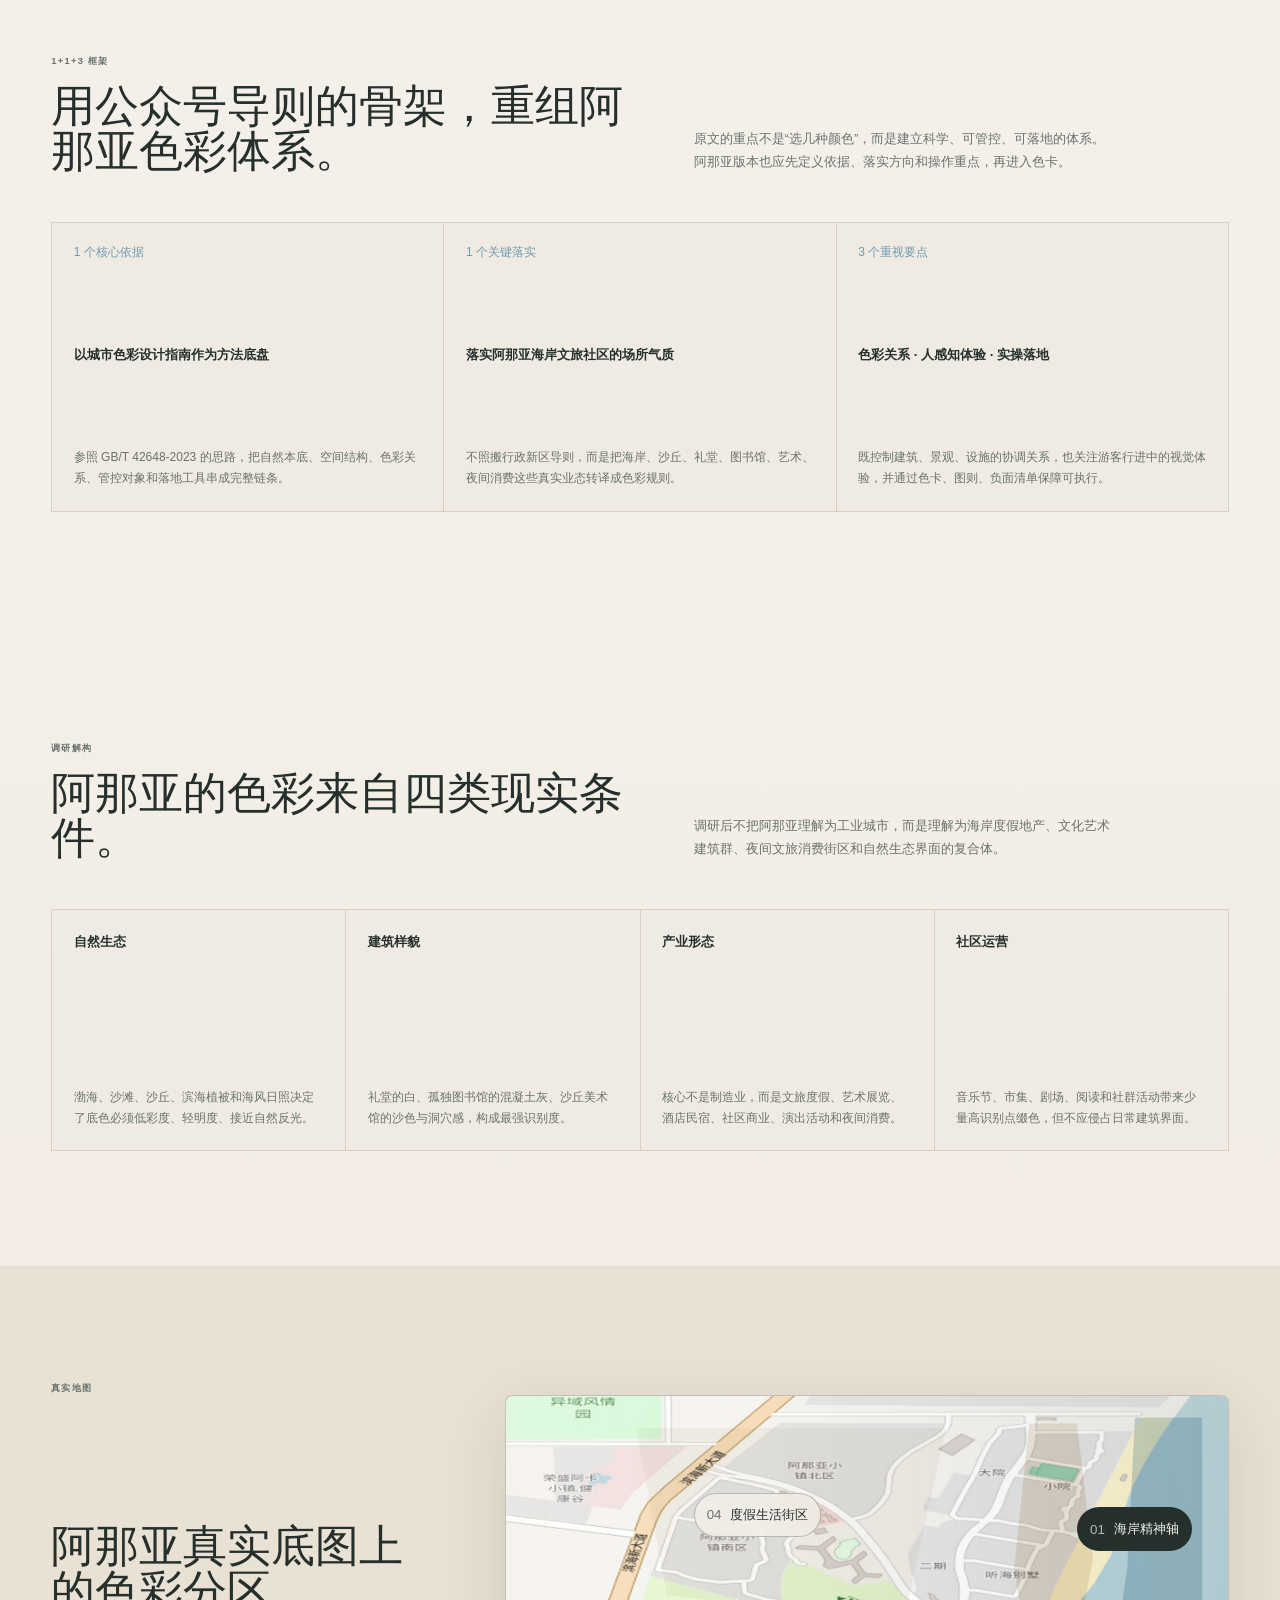
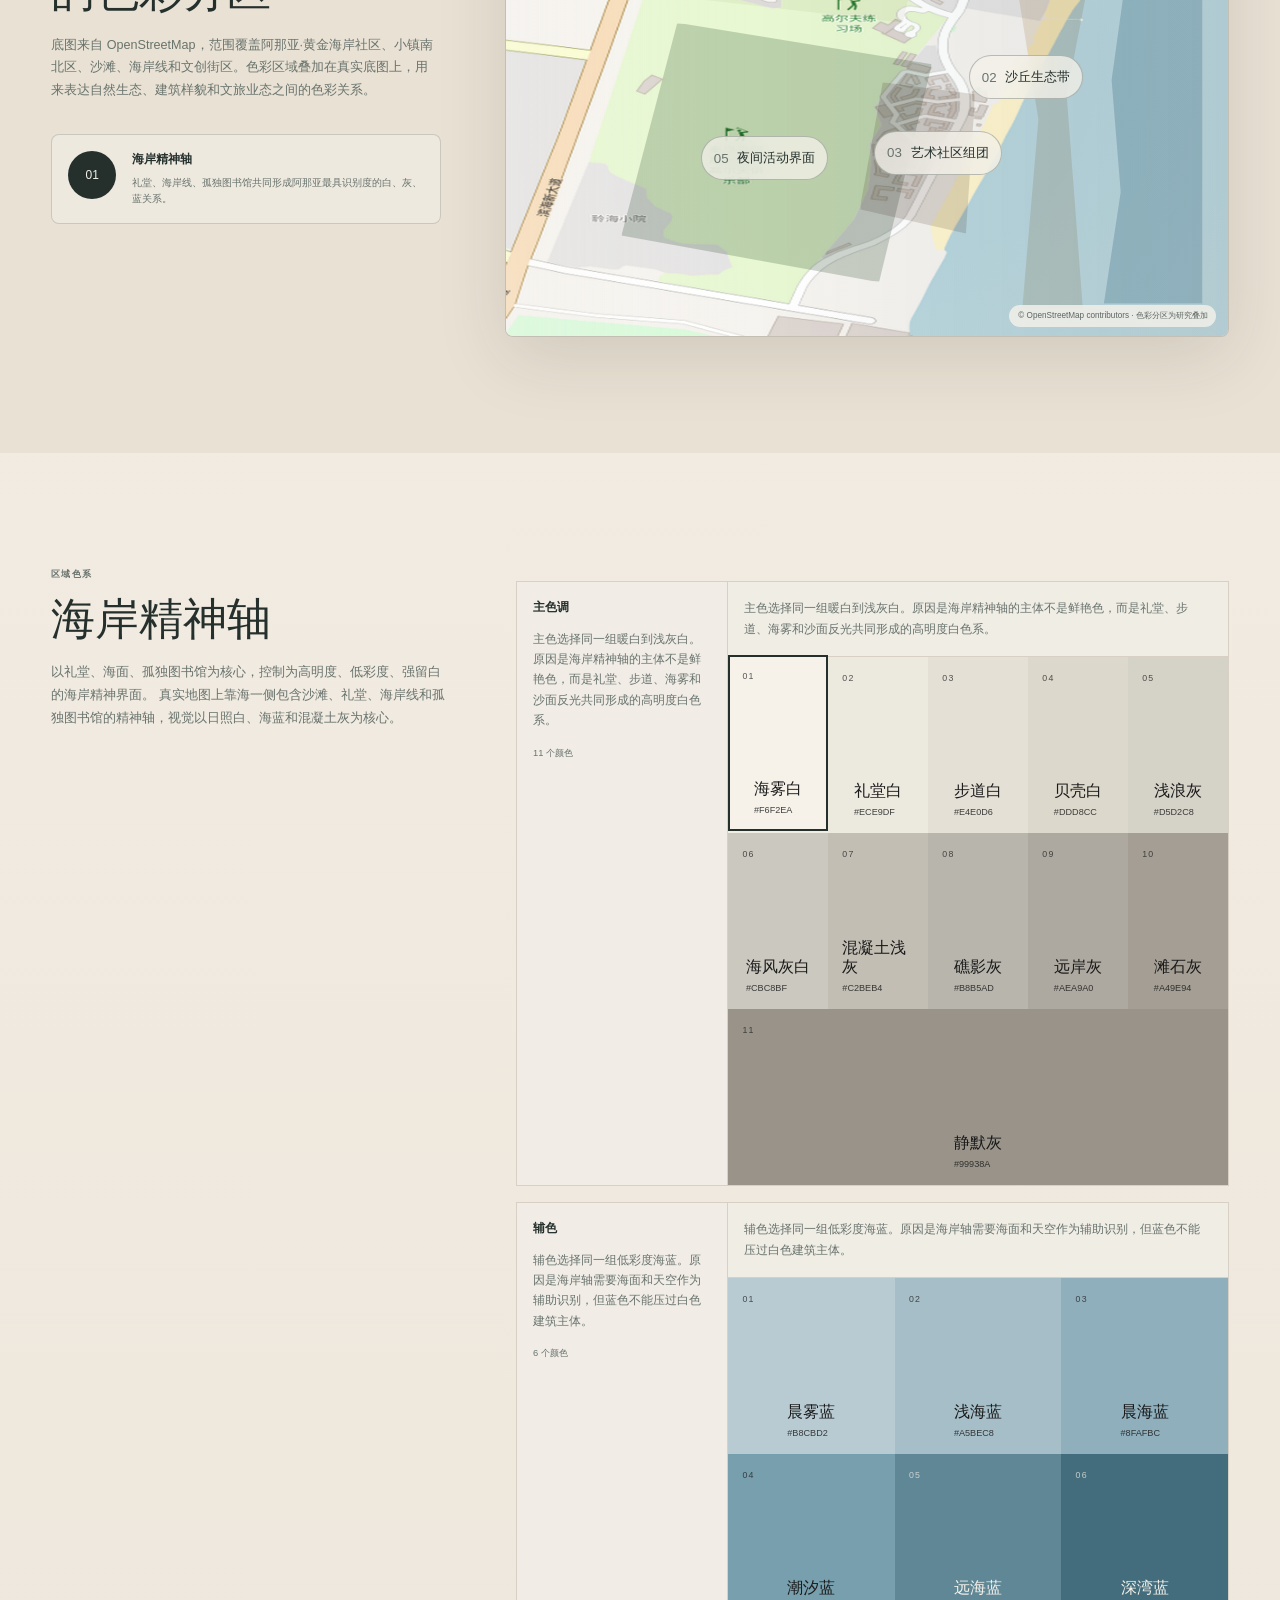
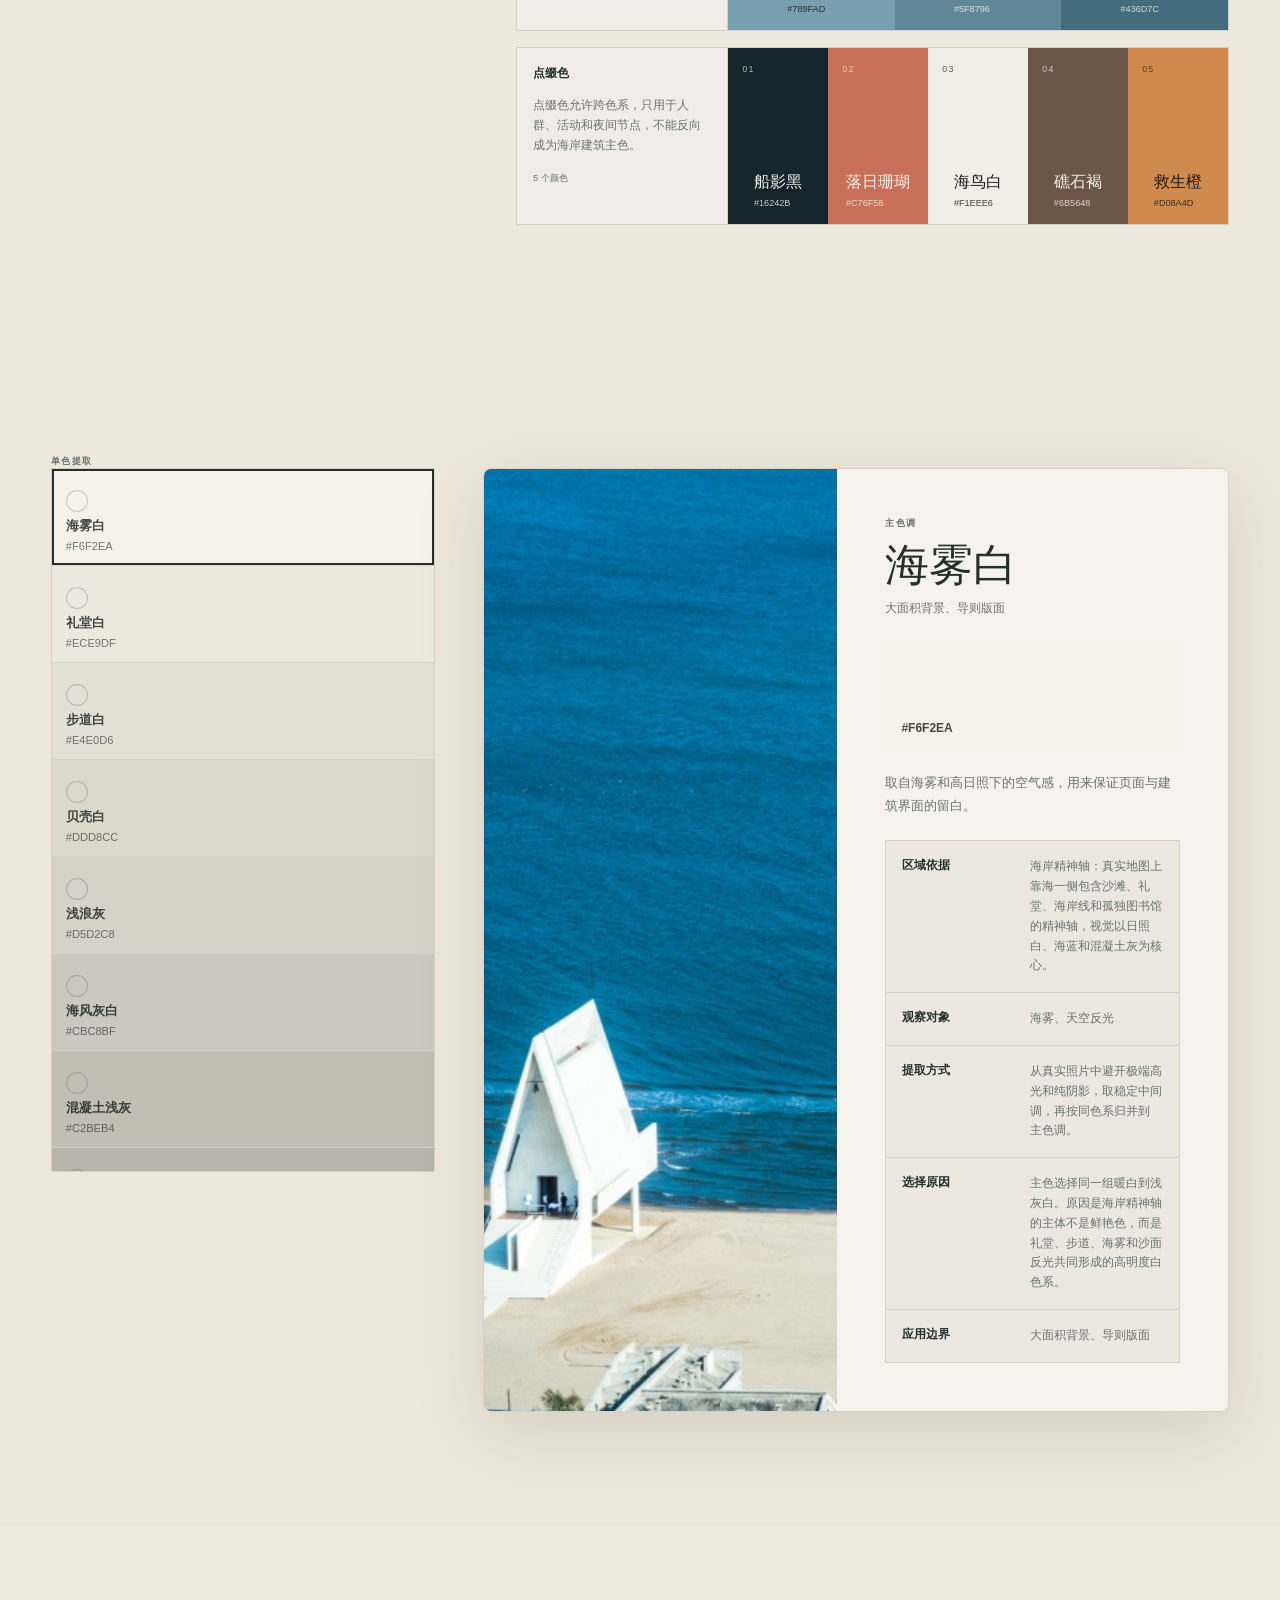
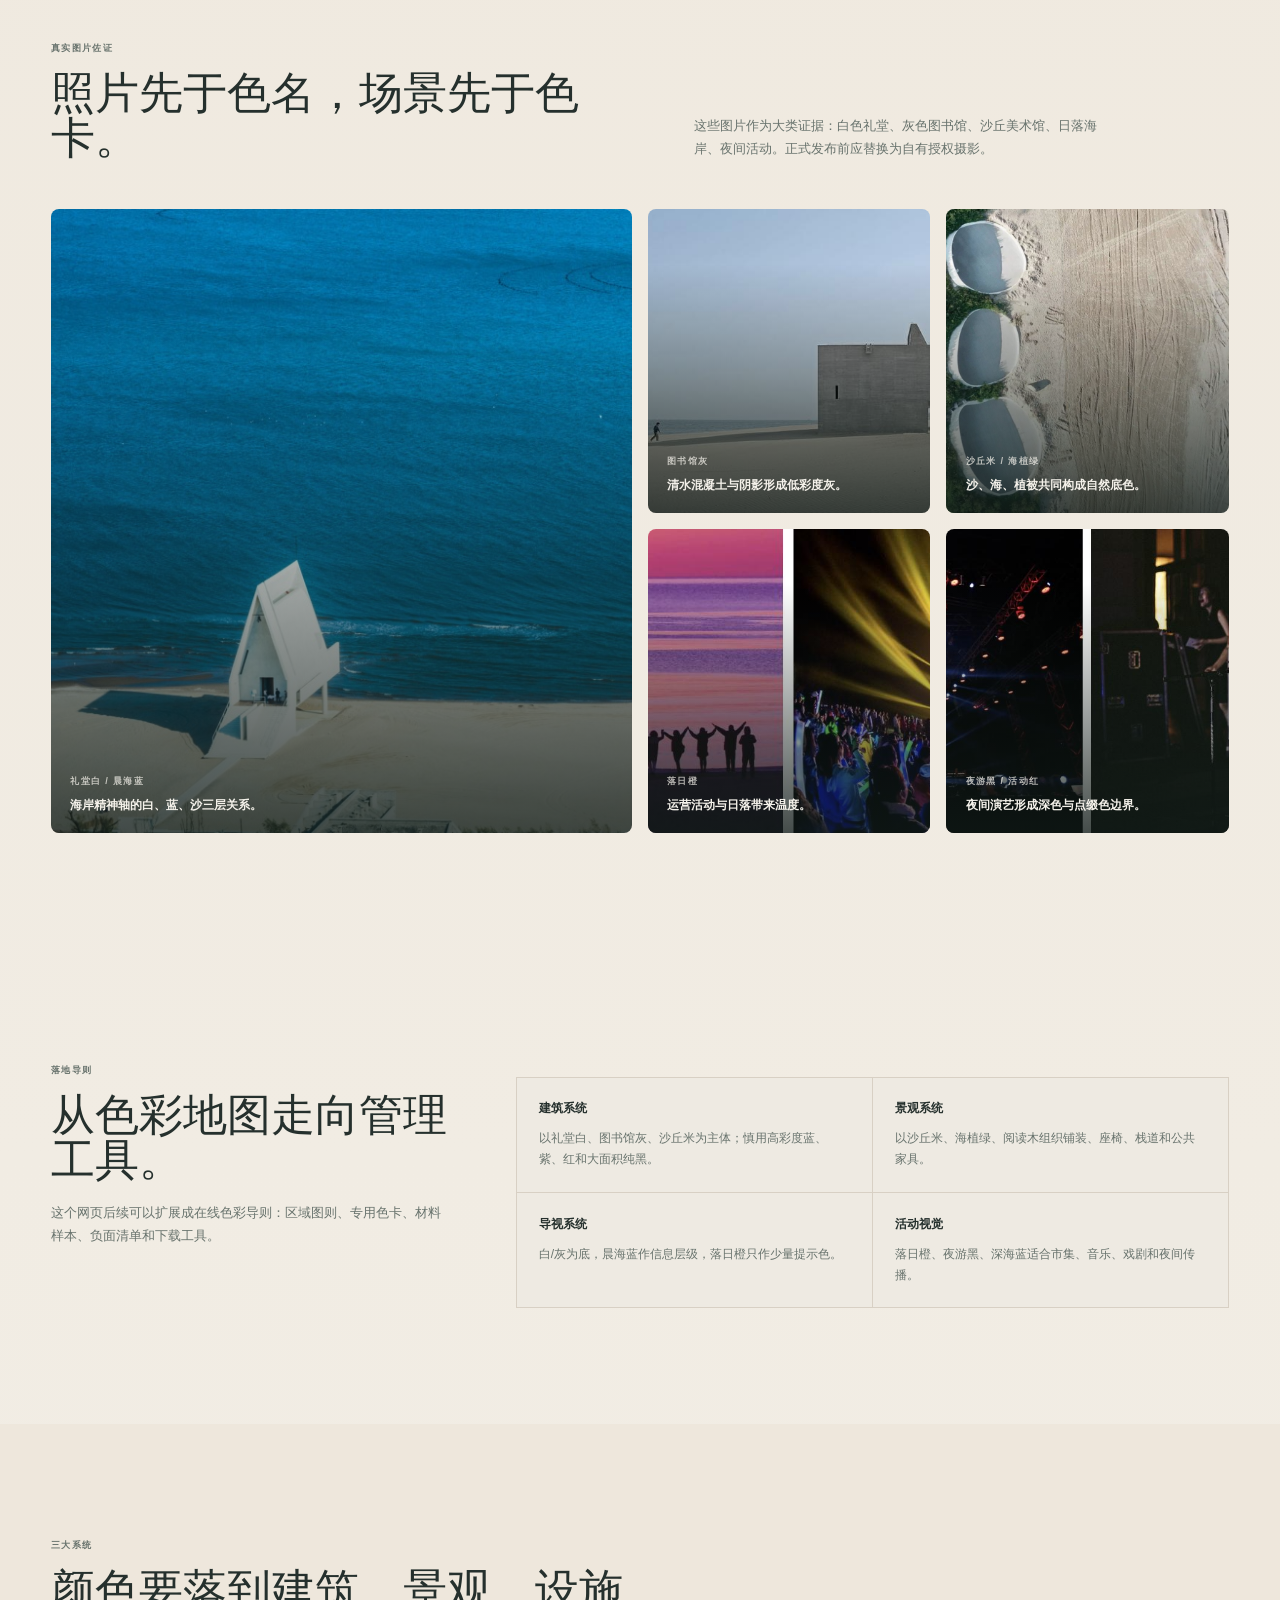
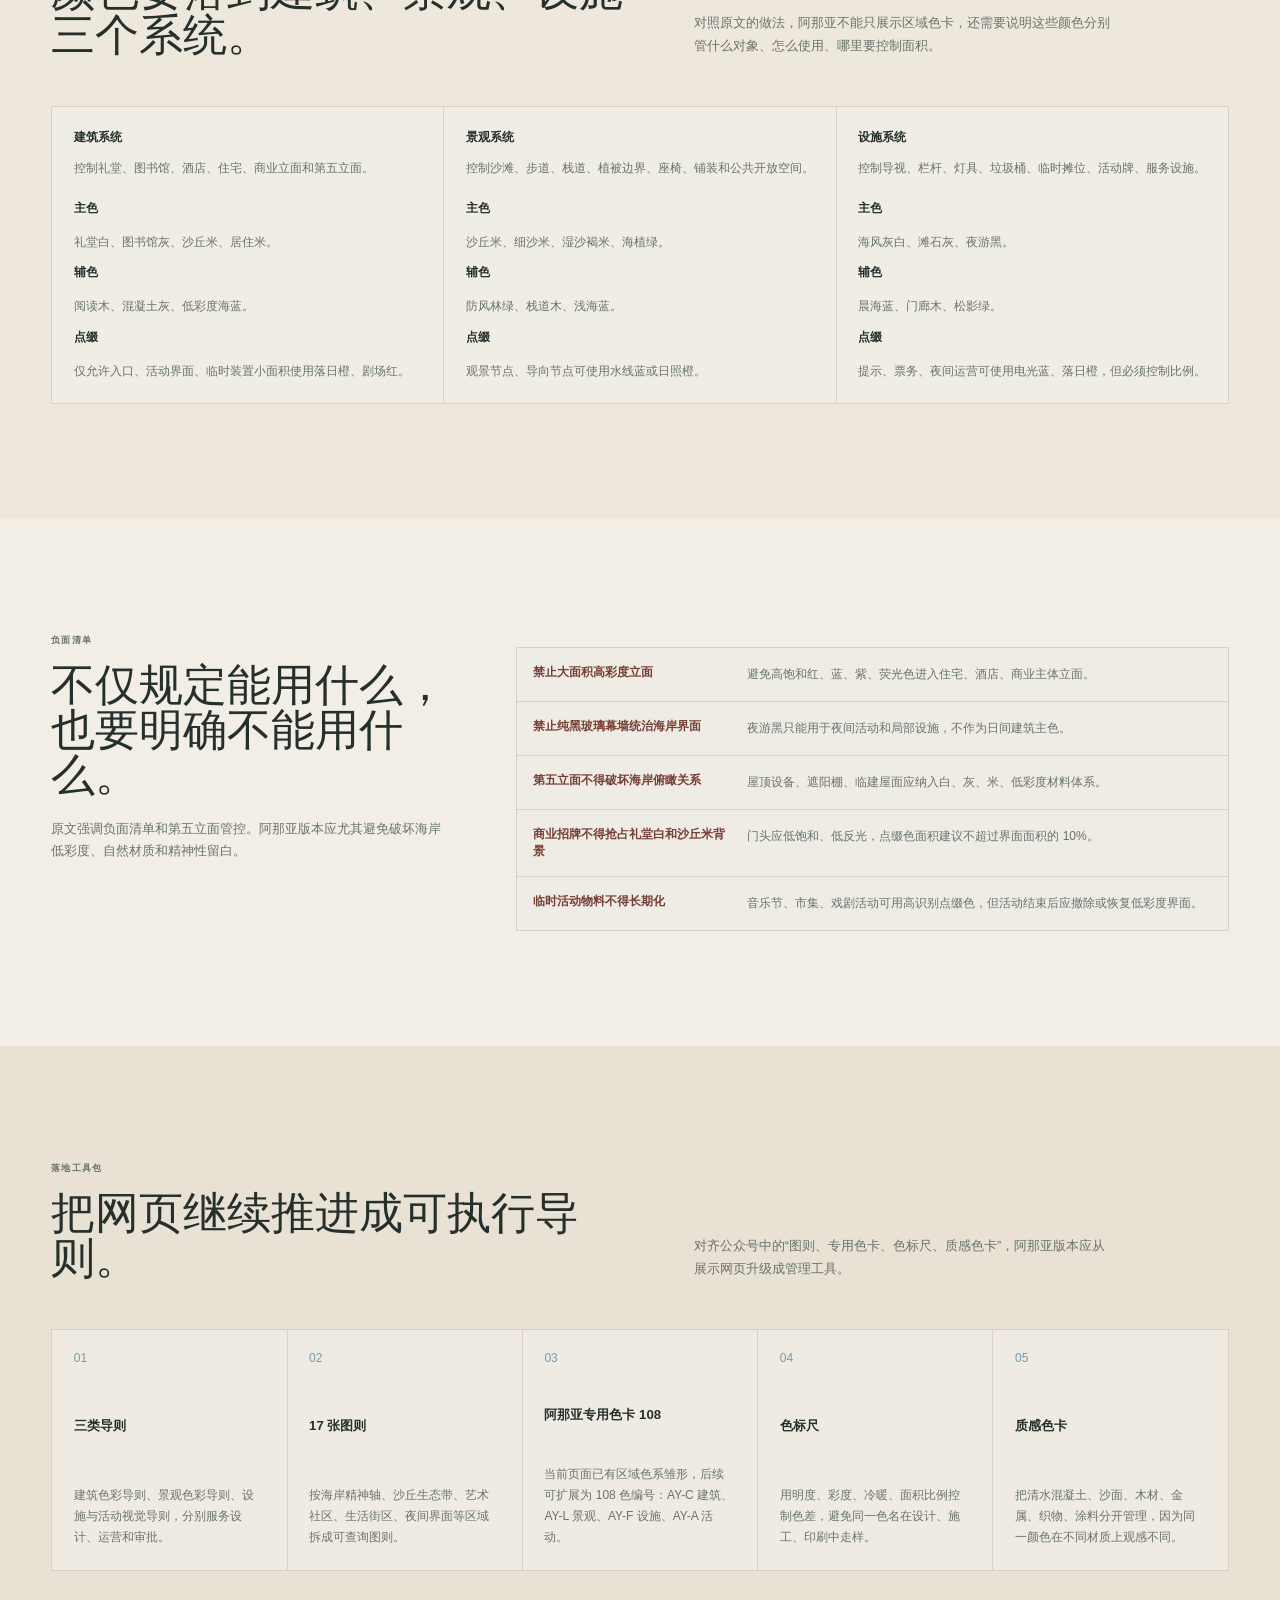
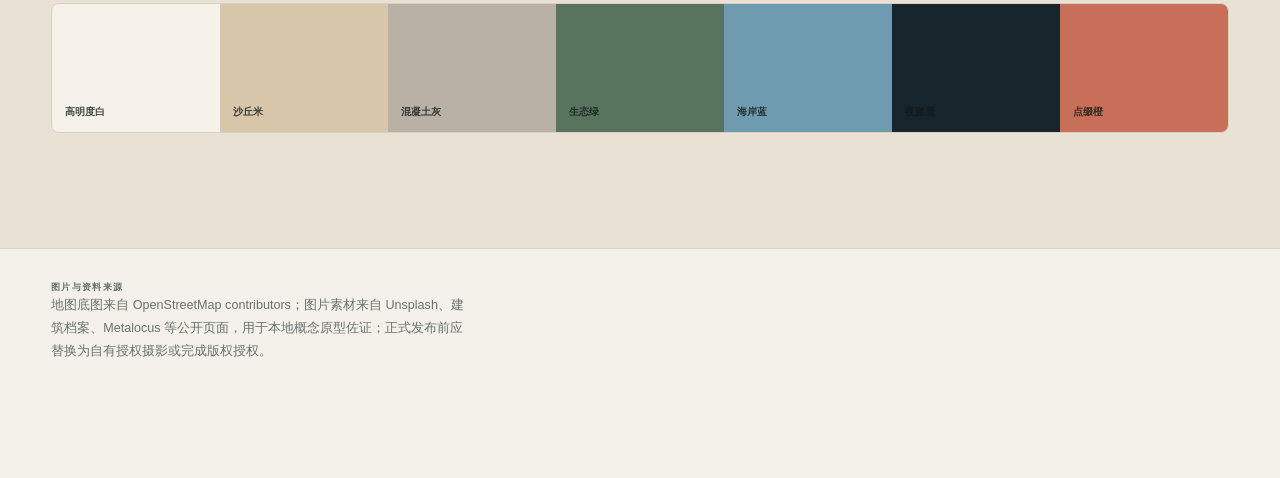
==== commit 003aee42: "Make Aranya swatch grids rectangular" ====
--- a/output/city-color/aranya/web/index.html
+++ b/output/city-color/aranya/web/index.html
@@ -5,7 +5,7 @@
     <meta name="viewport" content="width=device-width, initial-scale=1">
     <title>阿那亚城市色彩设计导则 · 互动分区版</title>
     <meta name="description" content="以阿那亚真实场景为依据，从整体地图、区域色系到单色提取流程的城市色彩互动网站。">
-  <link rel="stylesheet" href="styles.css?v=full-swatch-20260626">
+  <link rel="stylesheet" href="styles.css?v=rect-swatch-20260626">
   </head>
   <body>
     <header class="site-header">
@@ -341,6 +341,6 @@
       </section>
     </main>
 
-  <script src="script.js?v=full-swatch-20260626"></script>
+  <script src="script.js?v=rect-swatch-20260626"></script>
   </body>
 </html>
--- a/output/city-color/aranya/web/styles.css
+++ b/output/city-color/aranya/web/styles.css
@@ -388,9 +388,21 @@
   color: var(--muted);
   font-size: .585rem;
 }
+.tone-board {
+  display: grid;
+  align-content: start;
+  background: rgba(248,245,239,.78);
+}
+.tone-explanation {
+  margin: 0;
+  padding: 1rem;
+  border-bottom: 1px solid var(--line);
+  color: var(--muted);
+  line-height: 1.75;
+}
 .tone-colors {
   display: grid;
-  grid-template-columns: repeat(auto-fit, minmax(13.5rem, 1fr));
+  grid-template-columns: repeat(var(--toneColumns, 5), minmax(0, 1fr));
   gap: 1px;
   background: var(--line);
 }
@@ -468,9 +480,13 @@
 .tone-row.primary .tone-colors,
 .tone-row.secondary .tone-colors,
 .tone-row.accent .tone-colors {
-  grid-template-columns: repeat(5, minmax(0, 1fr));
+  grid-template-columns: repeat(var(--toneColumns, 5), minmax(0, 1fr));
   gap: 0;
   background: transparent;
+}
+
+.tone-colors .tone-color:last-child {
+  grid-column: span var(--lastSpan, 1);
 }
 
 .tone-row.primary .tone-colors,
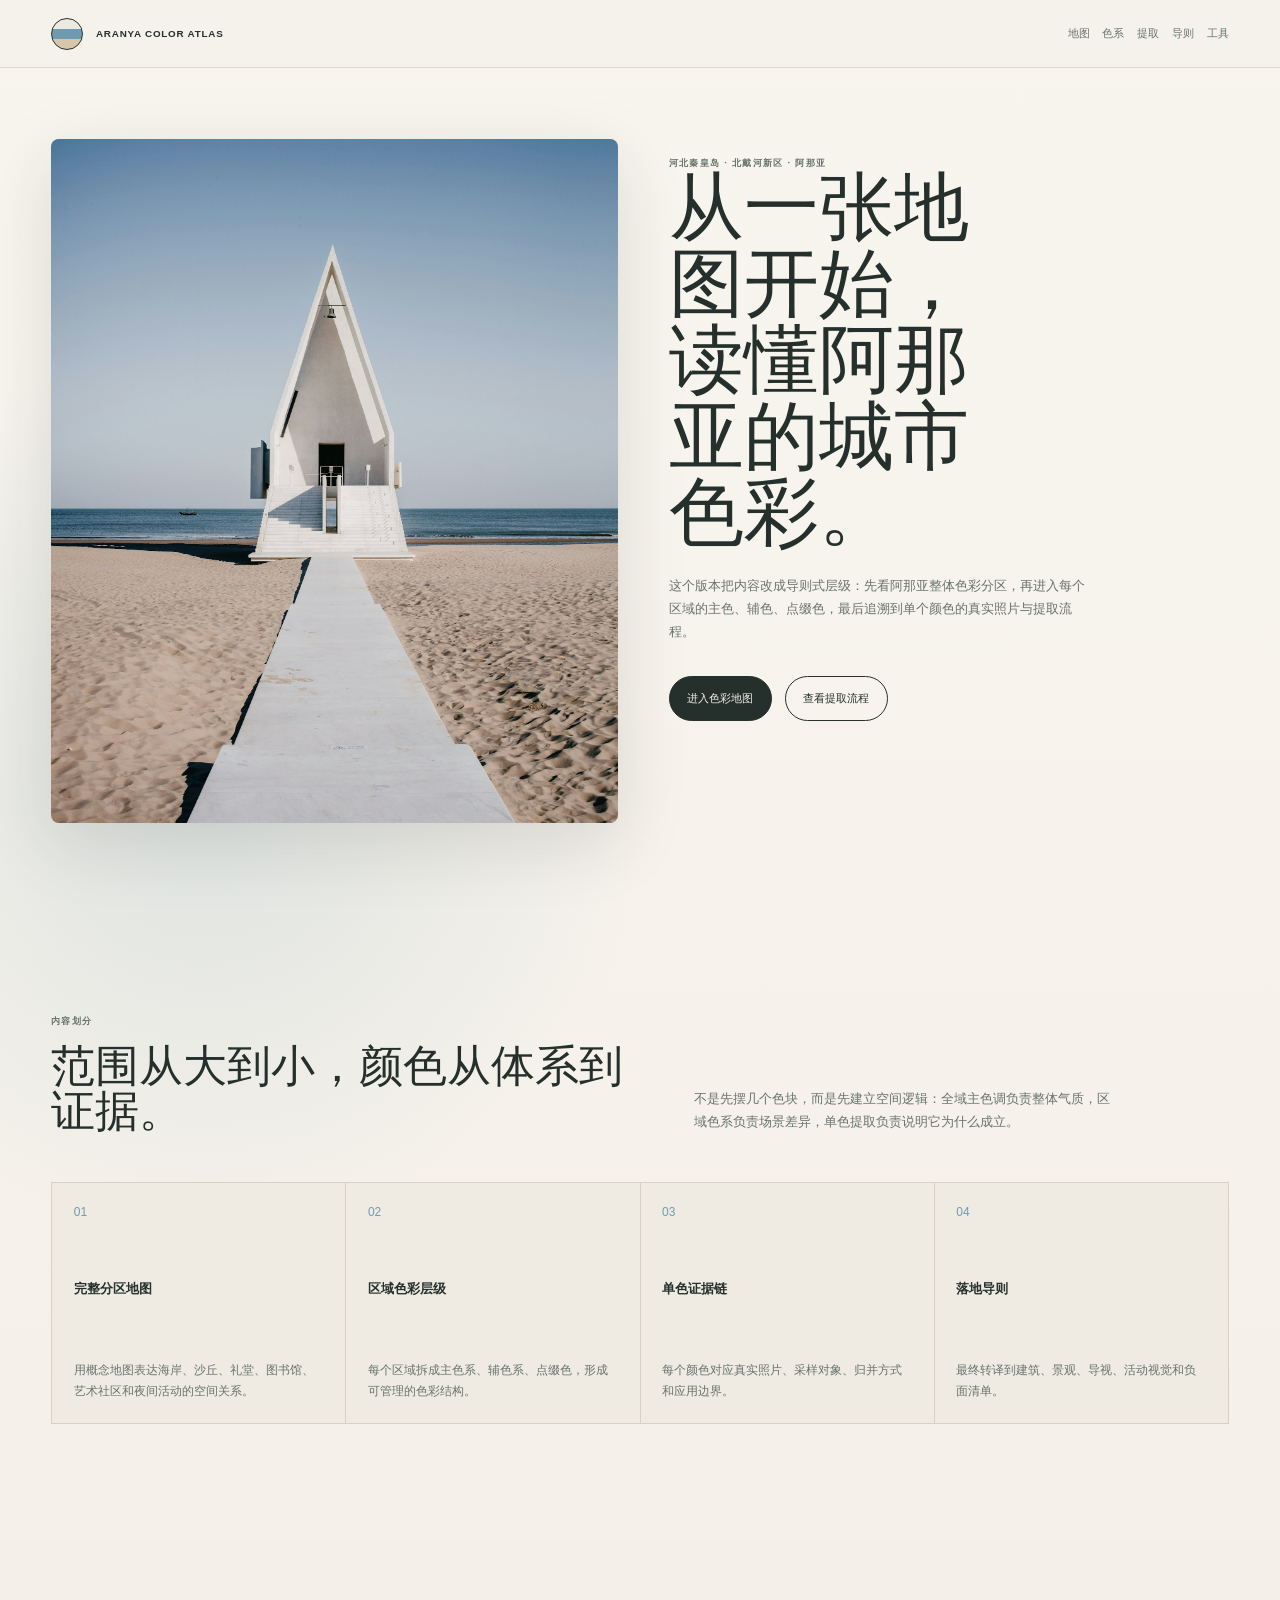
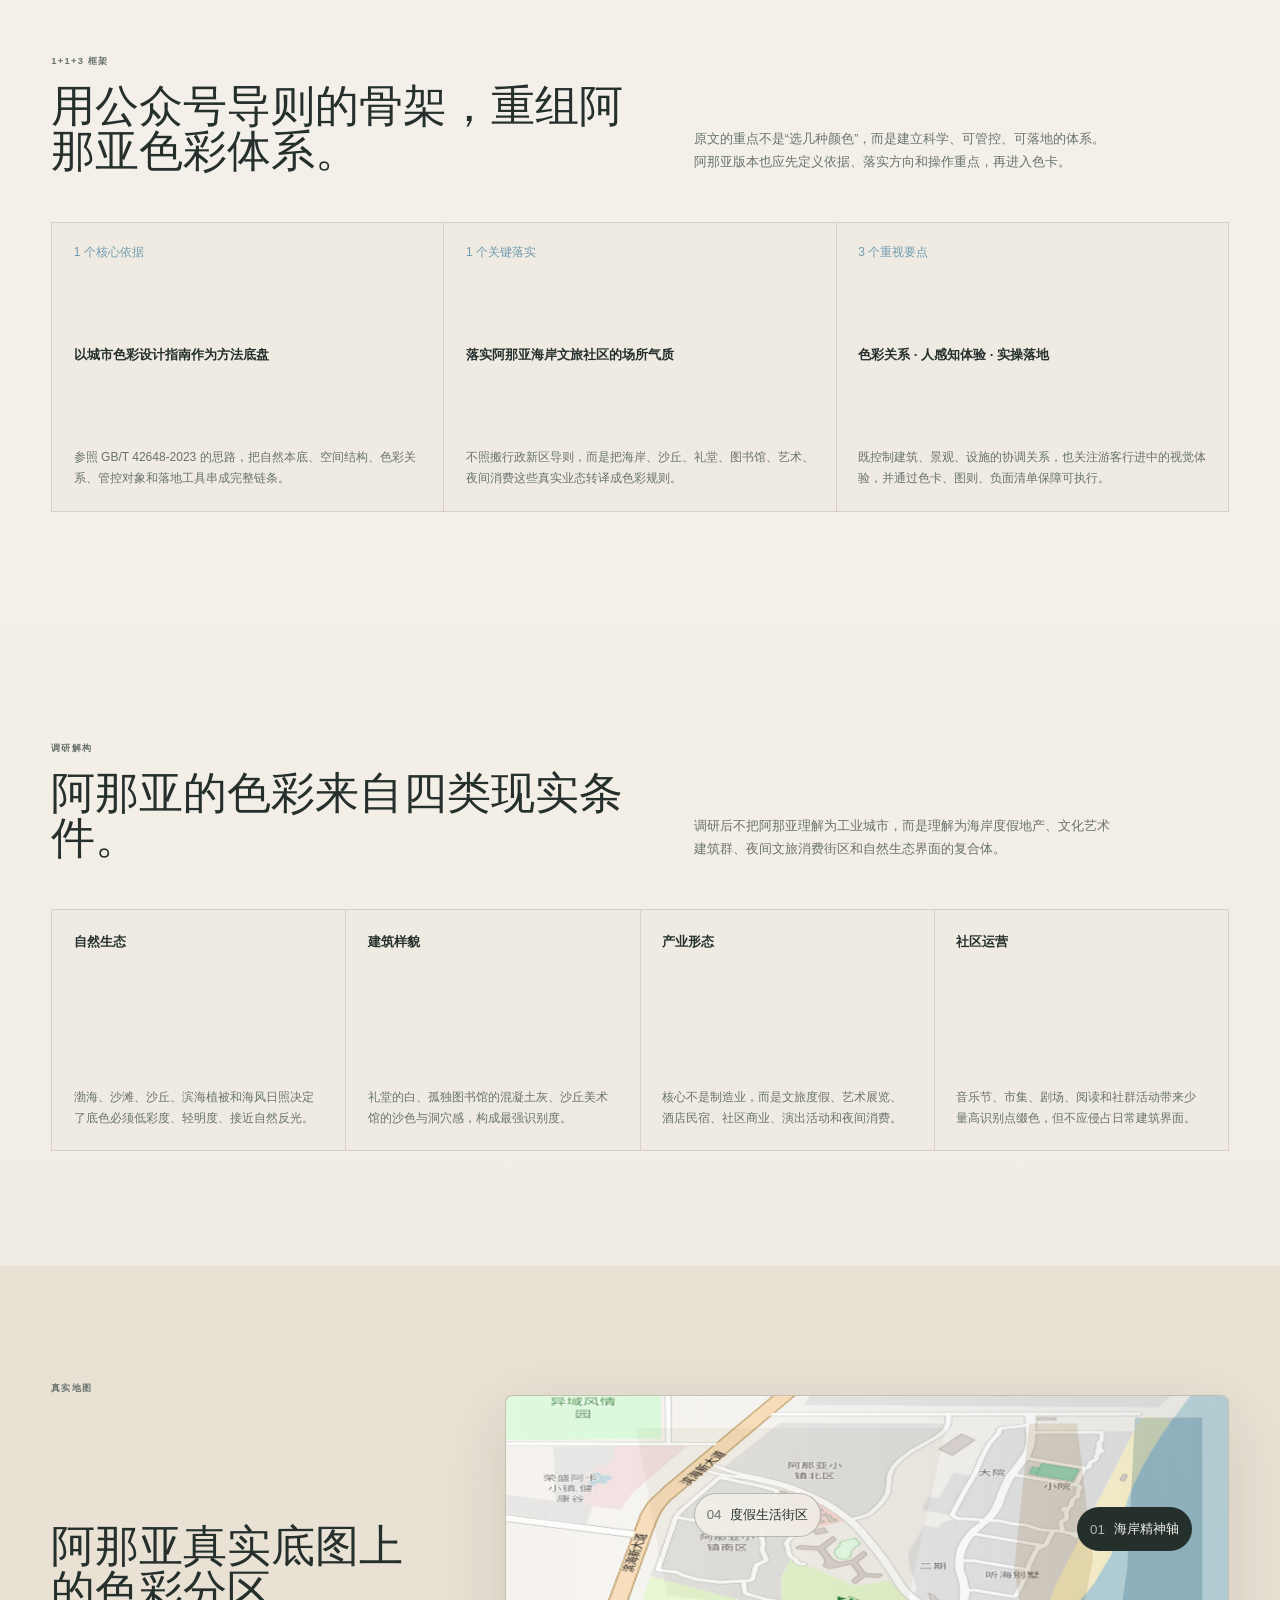
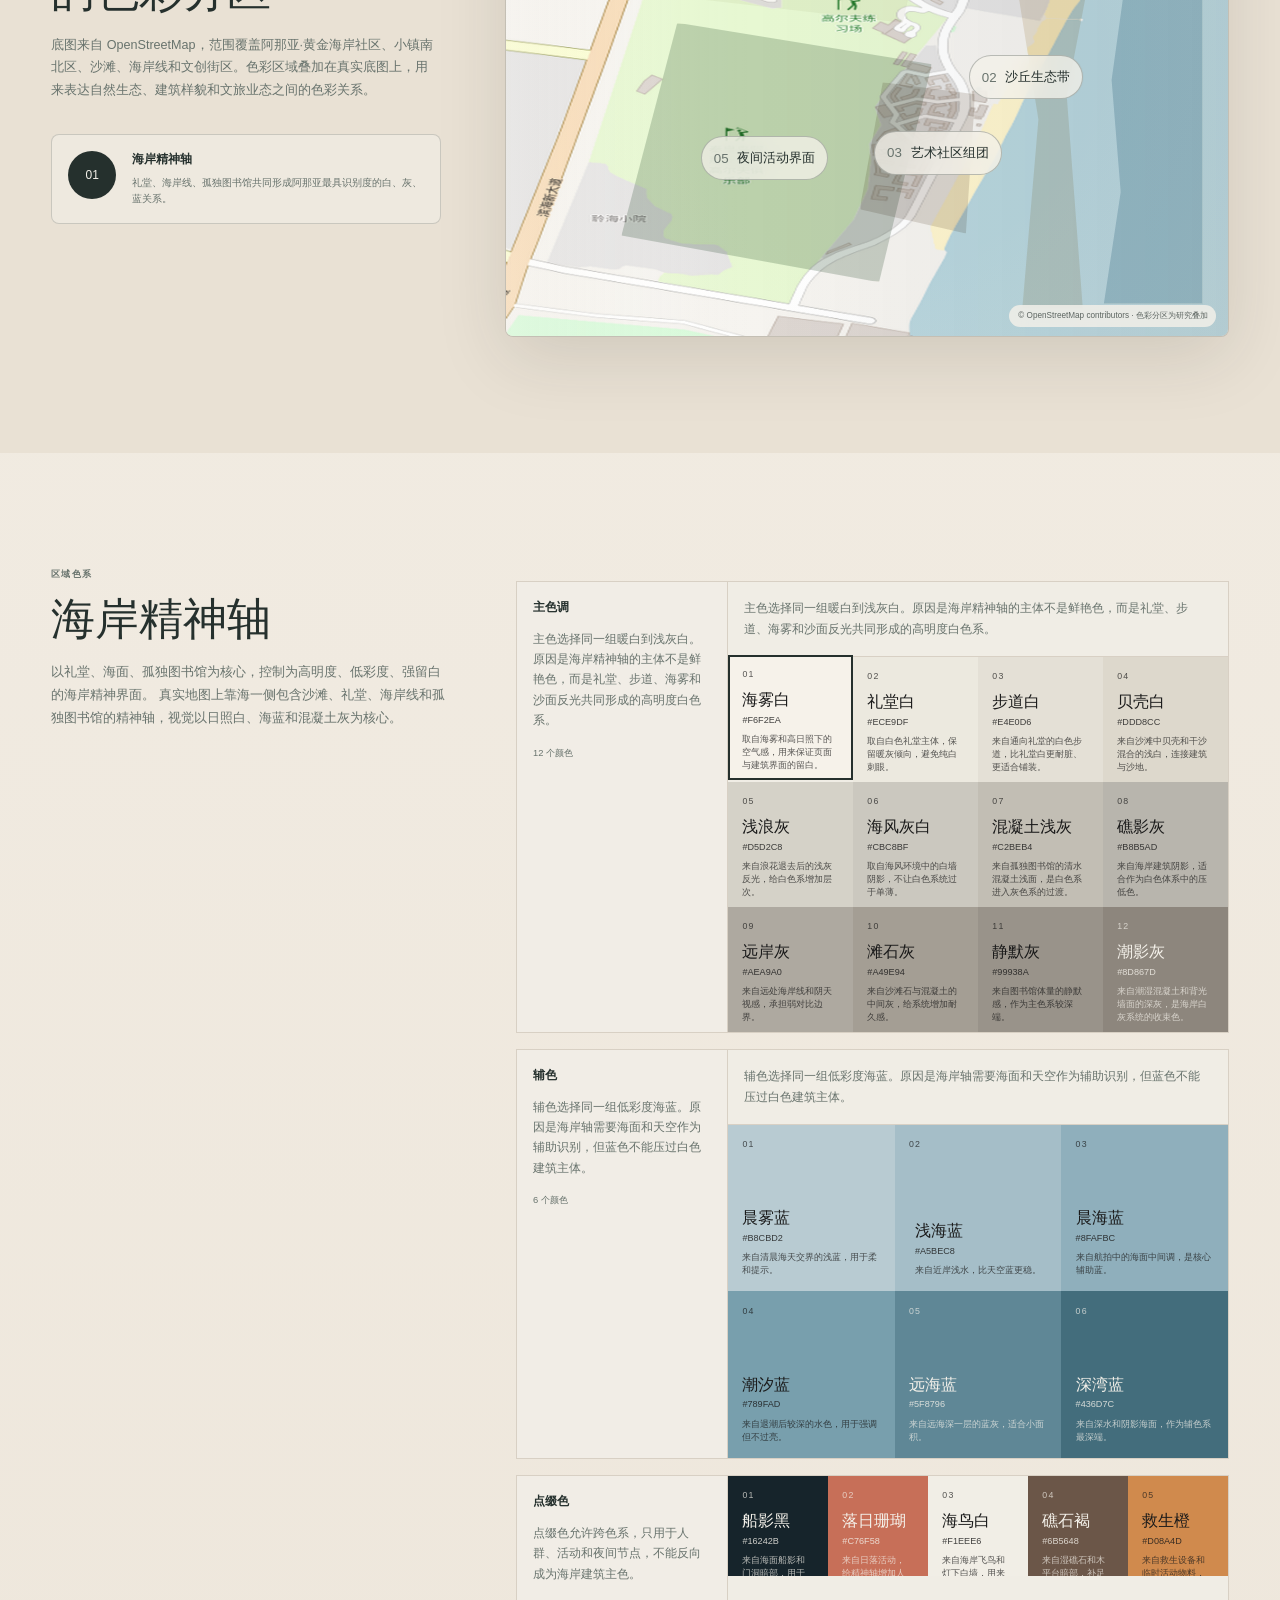
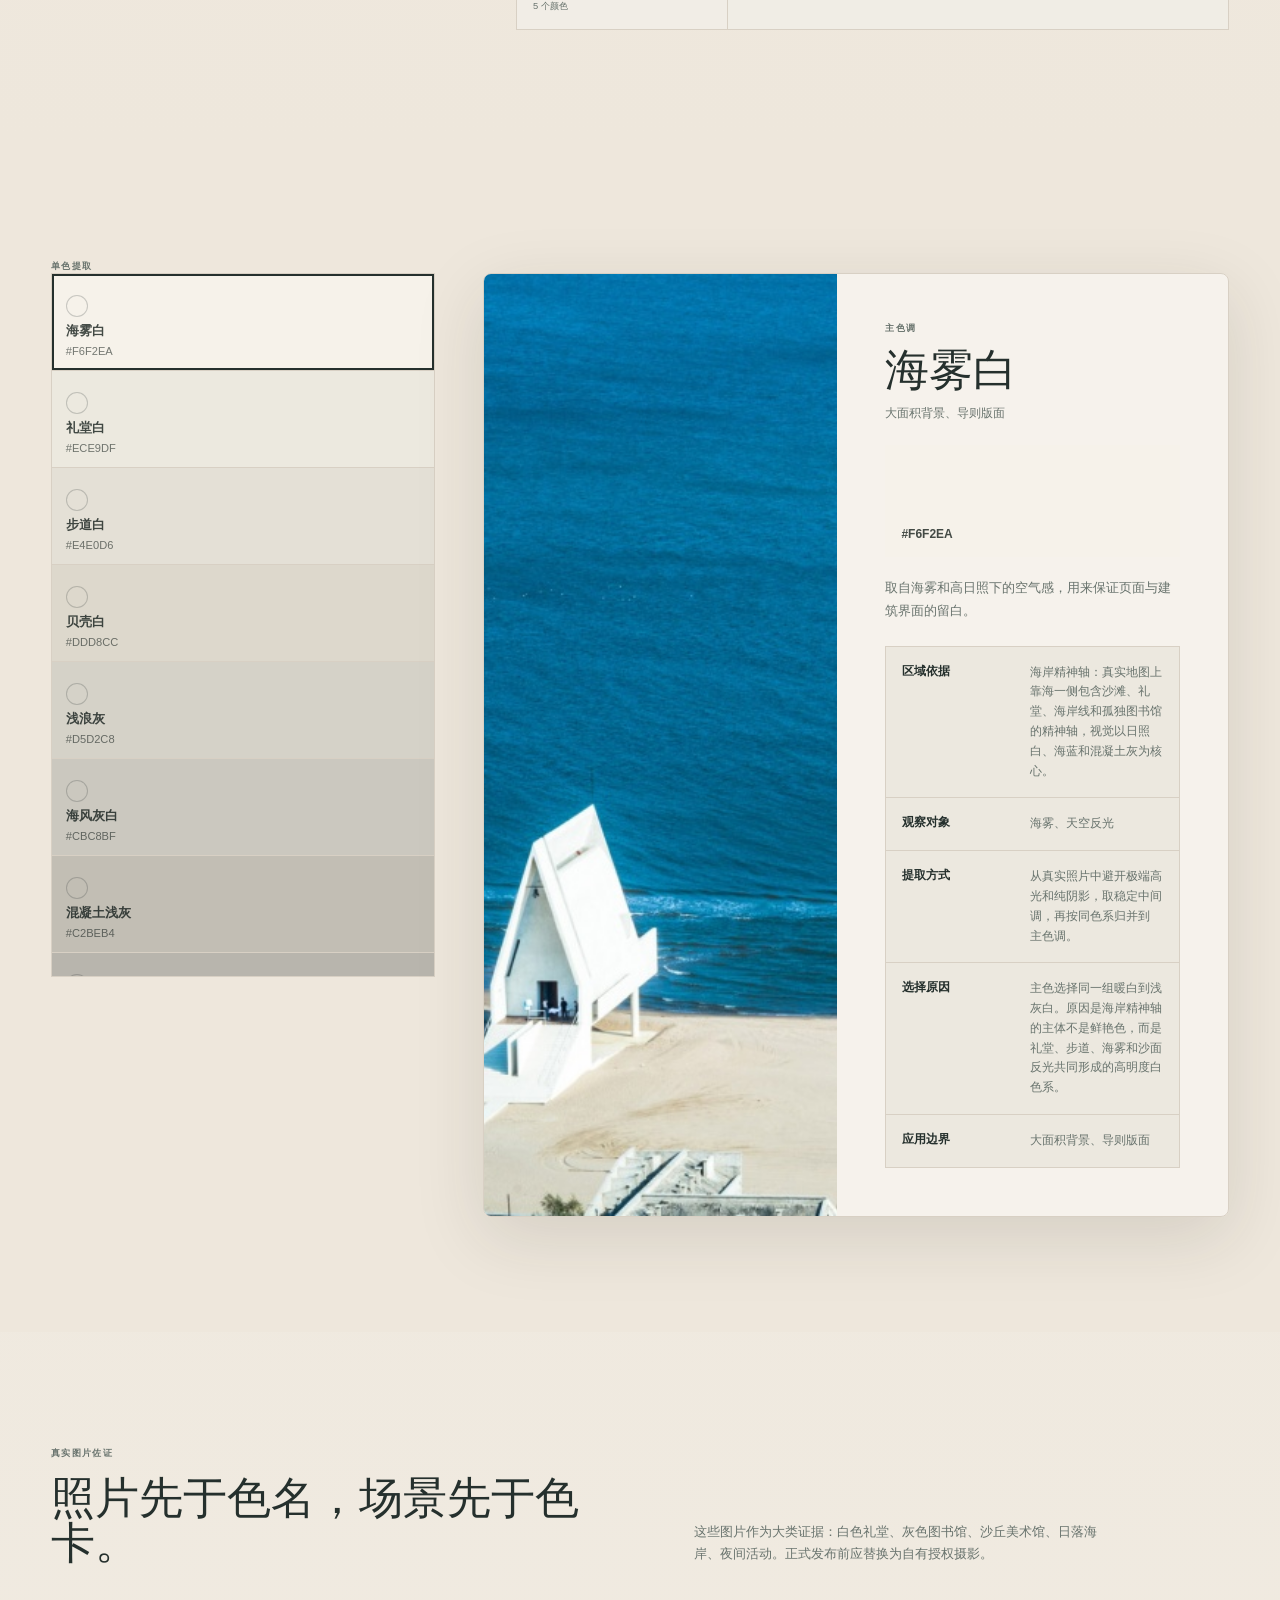
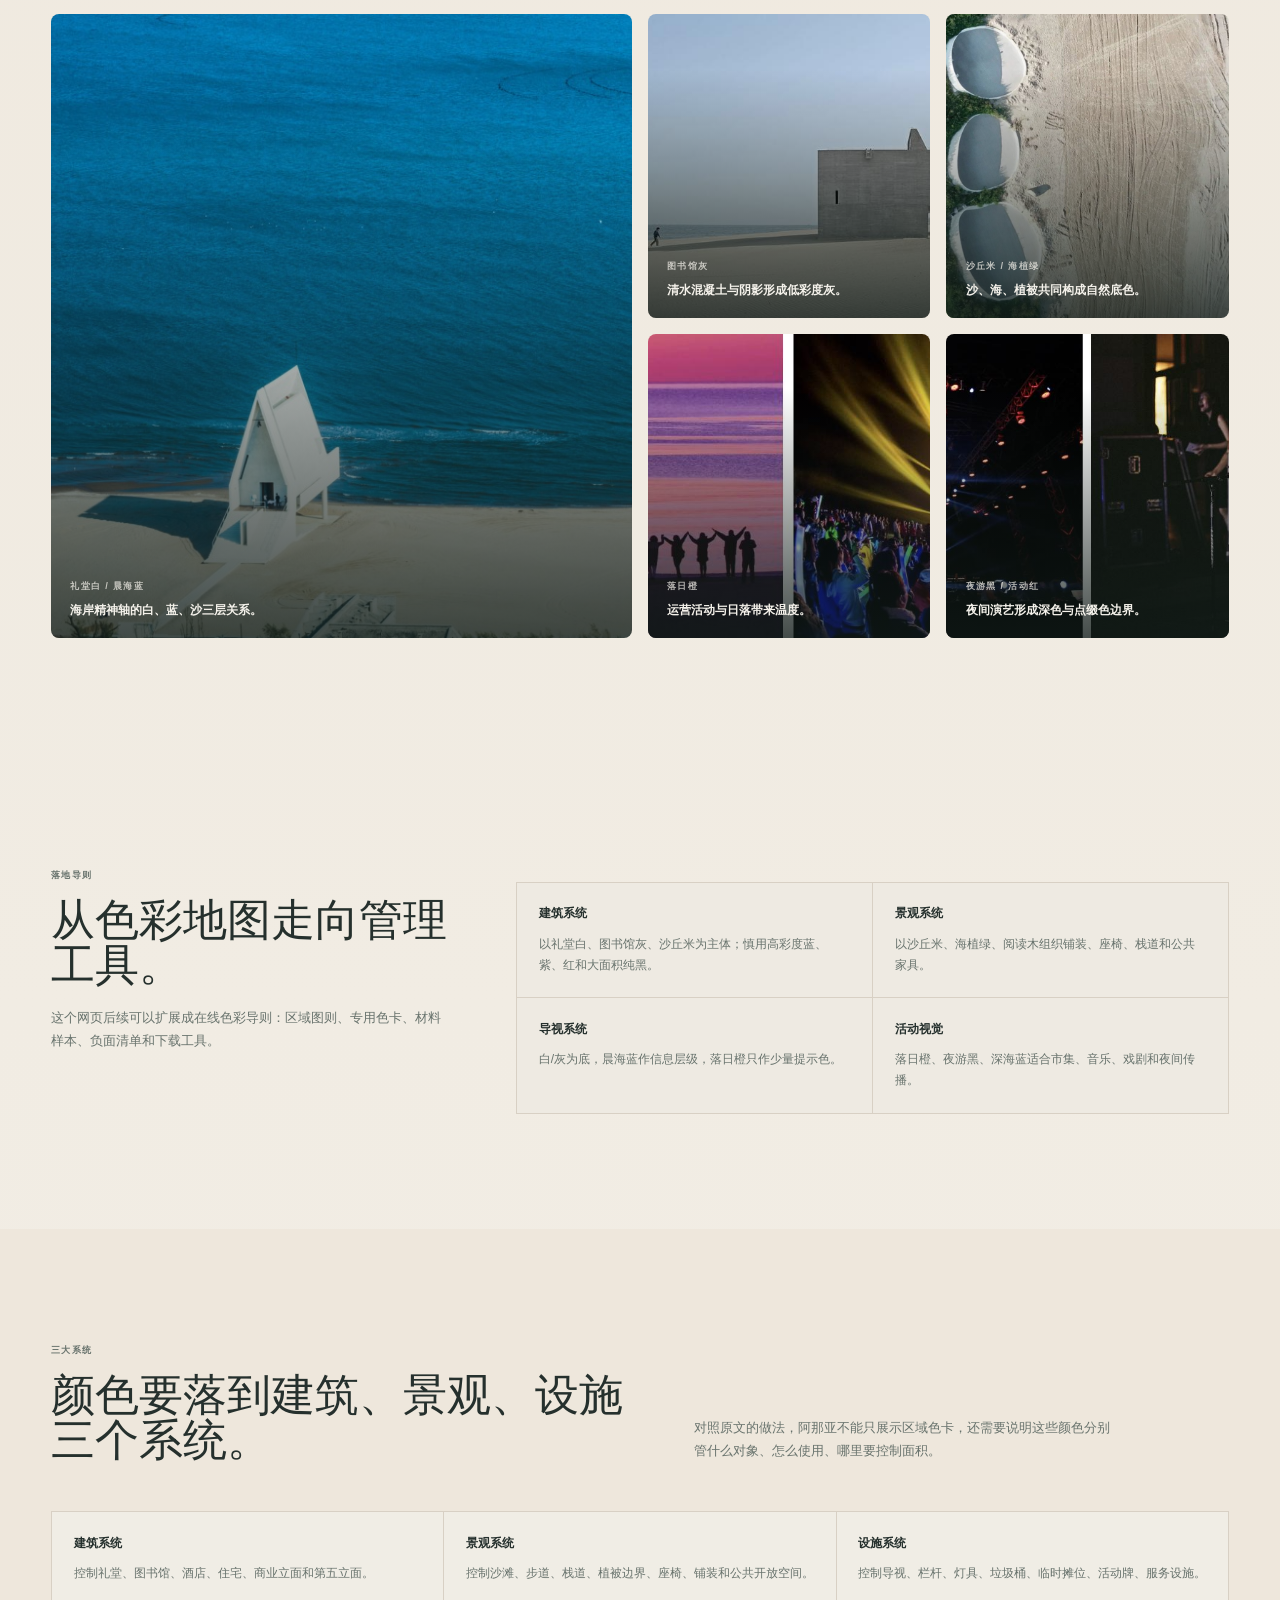
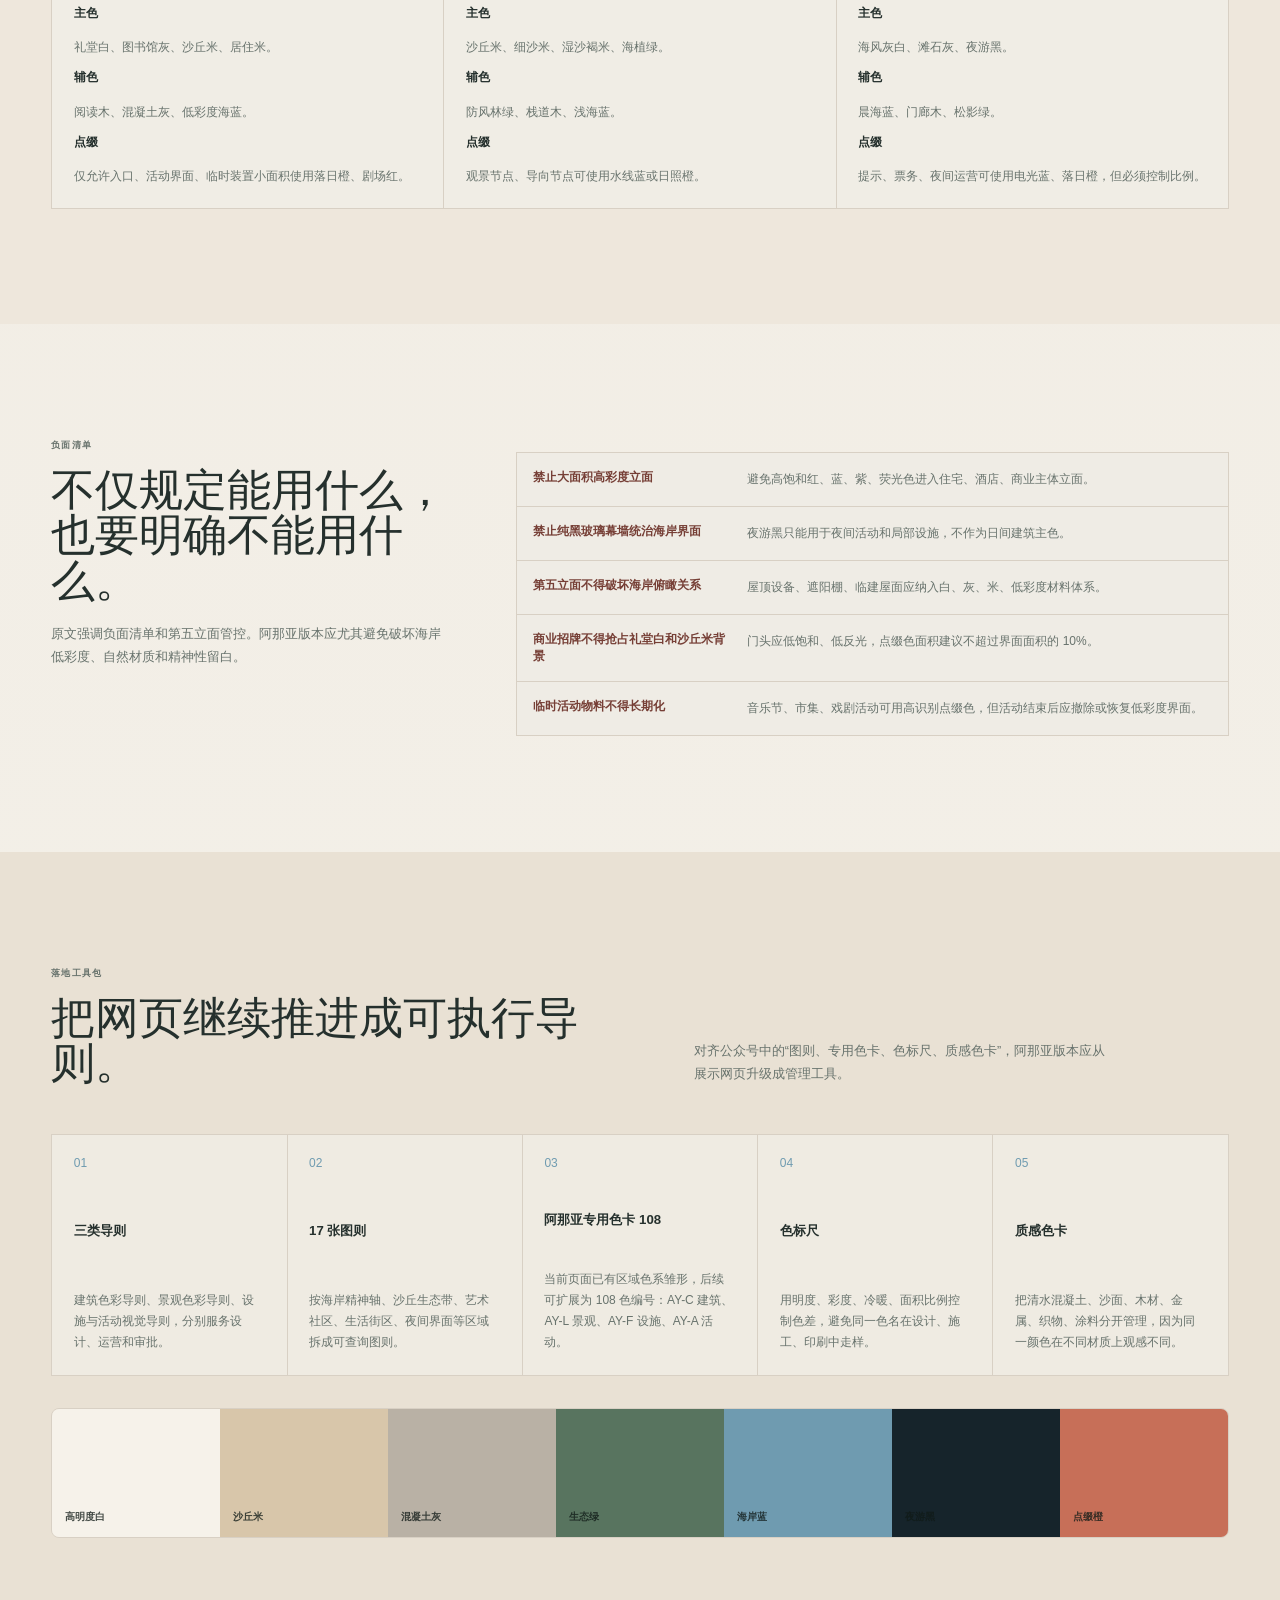
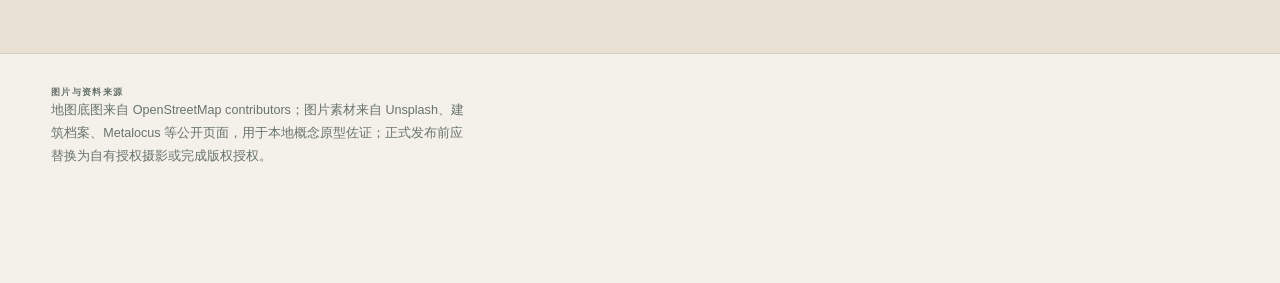
==== commit 2852b1f9: "Equalize Aranya swatches with notes" ====
--- a/output/city-color/aranya/web/index.html
+++ b/output/city-color/aranya/web/index.html
@@ -5,7 +5,7 @@
     <meta name="viewport" content="width=device-width, initial-scale=1">
     <title>阿那亚城市色彩设计导则 · 互动分区版</title>
     <meta name="description" content="以阿那亚真实场景为依据，从整体地图、区域色系到单色提取流程的城市色彩互动网站。">
-  <link rel="stylesheet" href="styles.css?v=rect-swatch-20260626">
+  <link rel="stylesheet" href="styles.css?v=equal-note-swatch-20260626">
   </head>
   <body>
     <header class="site-header">
@@ -341,6 +341,6 @@
       </section>
     </main>
 
-  <script src="script.js?v=rect-swatch-20260626"></script>
+  <script src="script.js?v=equal-note-swatch-20260626"></script>
   </body>
 </html>
--- a/output/city-color/aranya/web/styles.css
+++ b/output/city-color/aranya/web/styles.css
@@ -485,10 +485,6 @@
   background: transparent;
 }
 
-.tone-colors .tone-color:last-child {
-  grid-column: span var(--lastSpan, 1);
-}
-
 .tone-row.primary .tone-colors,
 .tone-row.secondary .tone-colors {
   counter-reset: tone-swatch;
@@ -501,15 +497,17 @@
 .tone-row.primary .tone-color,
 .tone-row.secondary .tone-color,
 .tone-row.accent .tone-color {
-  min-height: 11rem;
+  aspect-ratio: 1 / 1;
+  min-height: 0;
   display: flex;
   flex-direction: column;
   justify-content: space-between;
-  gap: 1rem;
-  padding: 1rem .9rem;
+  gap: .7rem;
+  padding: .9rem;
+  overflow: hidden;
   background: var(--tone);
   color: var(--toneText);
-  transition: padding .4s ease, filter .4s ease, transform .4s ease;
+  transition: filter .35s ease, transform .35s ease;
 }
 
 .tone-row.primary .tone-color,
@@ -541,7 +539,6 @@
 .tone-row.primary .tone-color:hover,
 .tone-row.secondary .tone-color:hover,
 .tone-row.accent .tone-color:hover {
-  padding-bottom: 1.8rem;
   transform: translateY(-3px);
   filter: saturate(1.05) contrast(1.02);
 }
@@ -576,7 +573,7 @@
 .tone-row.secondary .tone-meta,
 .tone-row.accent .tone-meta {
   display: grid;
-  gap: .4rem;
+  gap: .34rem;
   min-width: 0;
 }
 
@@ -601,7 +598,17 @@
 .tone-row.primary .tone-meta em,
 .tone-row.secondary .tone-meta em,
 .tone-row.accent .tone-meta em {
-  display: none;
+  display: -webkit-box;
+  max-width: 100%;
+  margin-top: .18rem;
+  overflow: hidden;
+  color: inherit;
+  font-size: .56rem;
+  font-style: normal;
+  line-height: 1.45;
+  opacity: .72;
+  -webkit-box-orient: vertical;
+  -webkit-line-clamp: 3;
 }
 
 .mini-color {
@@ -977,13 +984,8 @@
   .tone-row.primary .tone-color,
   .tone-row.secondary .tone-color,
   .tone-row.accent .tone-color {
-    min-height: 7.4rem;
+    min-height: 0;
     padding: .65rem .45rem;
-  }
-  .tone-row.primary .tone-color:hover,
-  .tone-row.secondary .tone-color:hover,
-  .tone-row.accent .tone-color:hover {
-    padding-bottom: 1rem;
   }
   .tone-row.primary .tone-color::before,
   .tone-row.secondary .tone-color::before,
@@ -1000,6 +1002,13 @@
   .tone-row.accent .tone-meta small {
     font-size: .48rem;
   }
+  .tone-row.primary .tone-meta em,
+  .tone-row.secondary .tone-meta em,
+  .tone-row.accent .tone-meta em {
+    font-size: .43rem;
+    line-height: 1.35;
+    -webkit-line-clamp: 2;
+  }
   .zone-coast { right: 3%; top: 16%; }
   .zone-dune { right: 16%; top: 43%; }
   .zone-art { left: 41%; top: 59%; }
